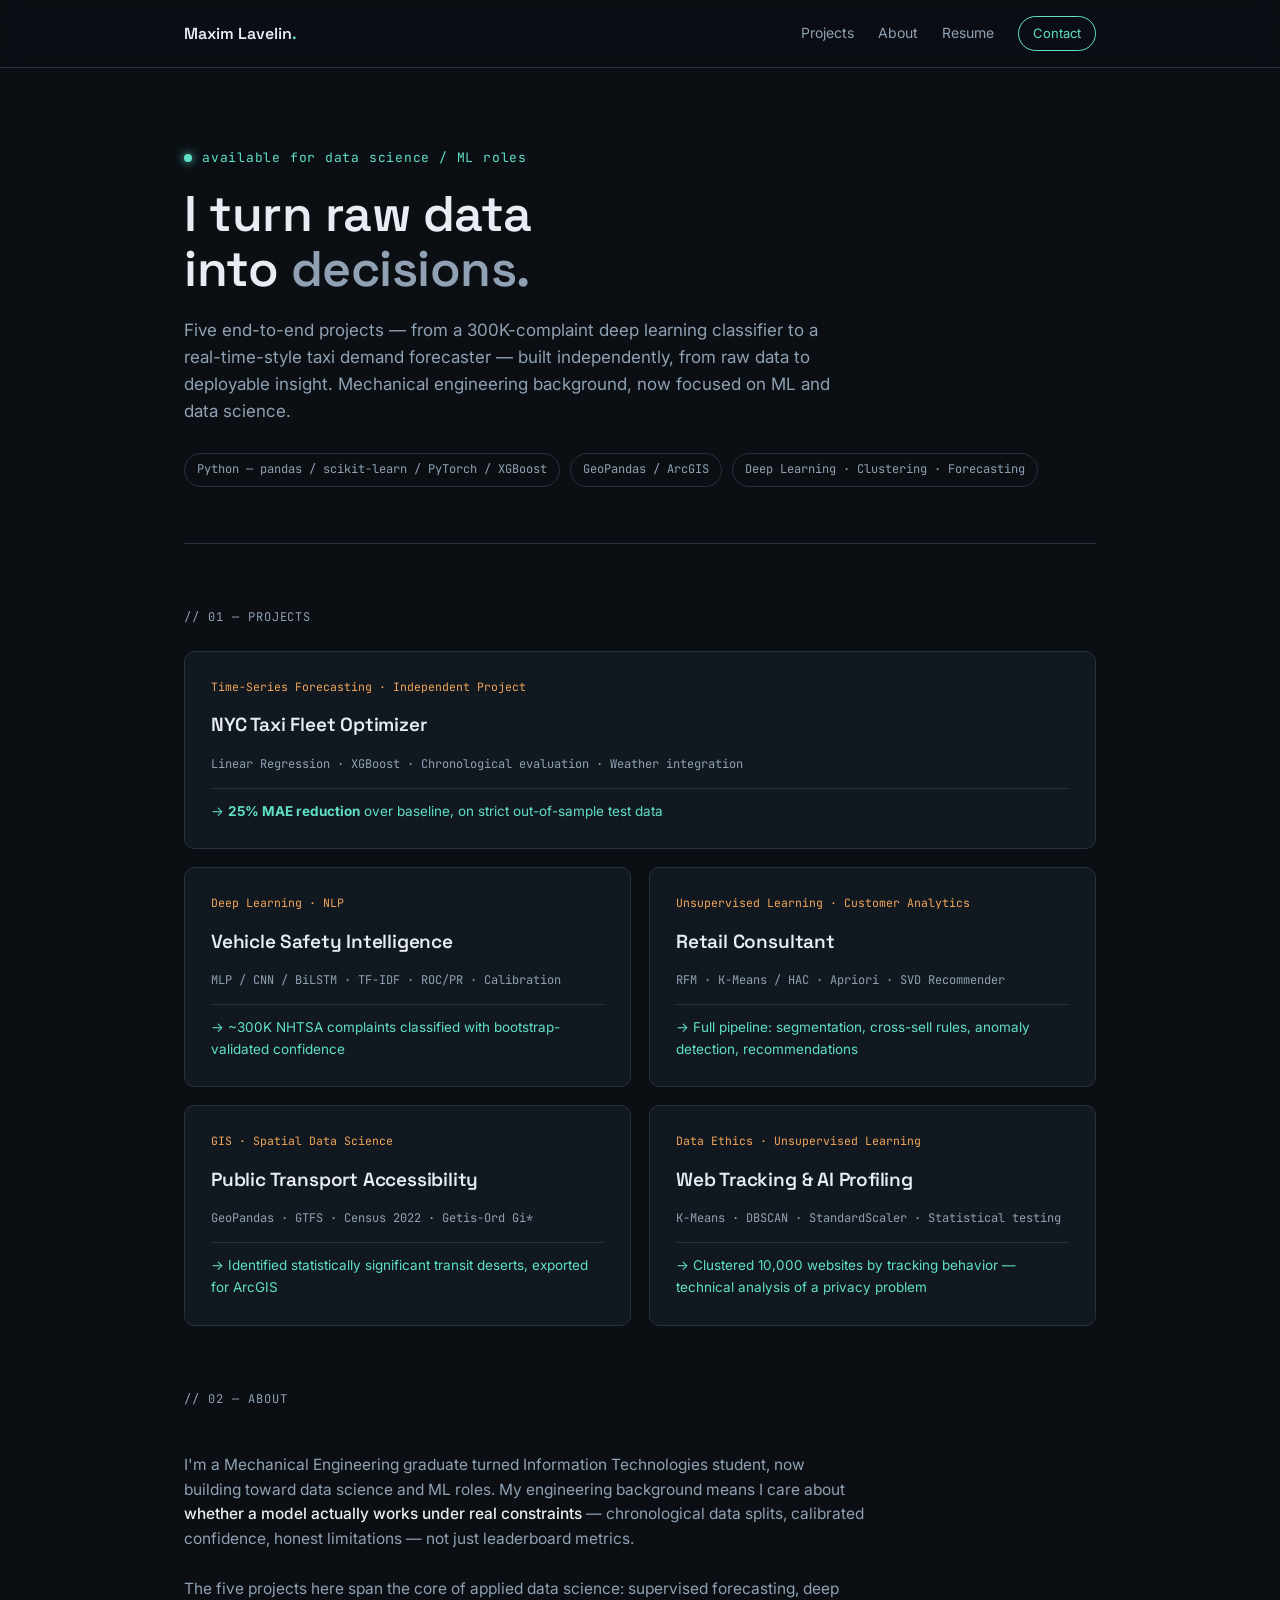
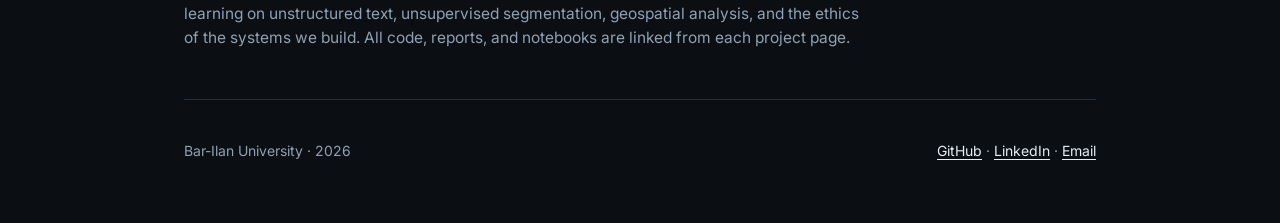
==== index.html @ b0b677c5 "Add portfolio website" ====
<!DOCTYPE html>
<html lang="en">
<head>
<meta charset="UTF-8">
<meta name="viewport" content="width=device-width, initial-scale=1.0">
<title>Maxim Lavelin — Data Science & ML Portfolio</title>
<meta name="description" content="Data science and machine learning projects spanning deep learning, unsupervised learning, GIS, and time-series forecasting.">
<link rel="preconnect" href="https://fonts.googleapis.com">
<link href="https://fonts.googleapis.com/css2?family=Space+Grotesk:wght@400;500;600;700&family=Inter:wght@400;500;600&family=JetBrains+Mono:wght@400;500&display=swap" rel="stylesheet">
<link rel="stylesheet" href="assets/style.css">
</head>
<body>

<nav class="site-nav">
  <div class="wrap">
    <a href="index.html" class="brand">Maxim Lavelin<span>.</span></a>
    <div class="nav-links">
      <a href="#projects">Projects</a>
      <a href="#about">About</a>
      <a href="assets/Maxim_Lavelin_CV.pdf">Resume</a>
      <a href="mailto:maxim.lavelin@live.biu.ac.il" class="nav-cta">Contact</a>
    </div>
  </div>
</nav>

<div class="wrap">
  <header class="hero">
    <div class="eyebrow">available for data science / ML roles</div>
    <h1 class="title">I turn raw data into <span>decisions.</span></h1>
    <p class="subtitle">
      Five end-to-end projects — from a 300K-complaint deep learning classifier to a
      real-time-style taxi demand forecaster — built independently, from raw data to
      deployable insight. Mechanical engineering background, now focused on ML and
      data science.
    </p>
    <div class="hero-meta">
      <span class="pill">Python — pandas / scikit-learn / PyTorch / XGBoost</span>
      <span class="pill">GeoPandas / ArcGIS</span>
      <span class="pill">Deep Learning · Clustering · Forecasting</span>
    </div>
  </header>

  <div class="section-label" id="projects">// 01 — projects</div>

  <div class="project-grid">

    <a href="projects/nyc-taxi.html" class="project-card featured">
      <span class="pc-tag">Time-Series Forecasting · Independent Project</span>
      <h3 class="pc-title">NYC Taxi Fleet Optimizer</h3>
      <p class="pc-stack">Linear Regression · XGBoost · Chronological evaluation · Weather integration</p>
      <div class="pc-metric">→ <b>25% MAE reduction</b> over baseline, on strict out-of-sample test data</div>
    </a>

    <a href="projects/vehicle-safety.html" class="project-card">
      <span class="pc-tag">Deep Learning · NLP</span>
      <h3 class="pc-title">Vehicle Safety Intelligence</h3>
      <p class="pc-stack">MLP / CNN / BiLSTM · TF-IDF · ROC/PR · Calibration</p>
      <div class="pc-metric">→ ~300K NHTSA complaints classified with bootstrap-validated confidence</div>
    </a>

    <a href="projects/retail-consultant.html" class="project-card">
      <span class="pc-tag">Unsupervised Learning · Customer Analytics</span>
      <h3 class="pc-title">Retail Consultant</h3>
      <p class="pc-stack">RFM · K-Means / HAC · Apriori · SVD Recommender</p>
      <div class="pc-metric">→ Full pipeline: segmentation, cross-sell rules, anomaly detection, recommendations</div>
    </a>

    <a href="projects/transit-accessibility.html" class="project-card">
      <span class="pc-tag">GIS · Spatial Data Science</span>
      <h3 class="pc-title">Public Transport Accessibility</h3>
      <p class="pc-stack">GeoPandas · GTFS · Census 2022 · Getis-Ord Gi*</p>
      <div class="pc-metric">→ Identified statistically significant transit deserts, exported for ArcGIS</div>
    </a>

    <a href="projects/web-tracking.html" class="project-card">
      <span class="pc-tag">Data Ethics · Unsupervised Learning</span>
      <h3 class="pc-title">Web Tracking & AI Profiling</h3>
      <p class="pc-stack">K-Means · DBSCAN · StandardScaler · Statistical testing</p>
      <div class="pc-metric">→ Clustered 10,000 websites by tracking behavior — technical analysis of a privacy problem</div>
    </a>

  </div>

  <div class="section-label" id="about">// 02 — about</div>
  <div class="about-block">
    <p>I'm a Mechanical Engineering graduate turned Information Technologies student, now building
    toward data science and ML roles. My engineering background means I care about
    <strong>whether a model actually works under real constraints</strong> — chronological data splits,
    calibrated confidence, honest limitations — not just leaderboard metrics.</p>
    <br>
    <p>The five projects here span the core of applied data science: supervised forecasting,
    deep learning on unstructured text, unsupervised segmentation, geospatial analysis, and the
    ethics of the systems we build. All code, reports, and notebooks are linked from each project page.</p>
  </div>

  <footer>
    <span>Bar-Ilan University · 2026</span>
    <span><a href="https://github.com/maxim-lavelin">GitHub</a> · <a href="#">LinkedIn</a> · <a href="mailto:maxim.lavelin@live.biu.ac.il">Email</a></span>
  </footer>
</div>

</body>
</html>
---- assets/style.css ----
:root{
  --bg: #0B0F14;
  --surface: #121820;
  --surface-hi: #1A222D;
  --line: #26313E;
  --text: #E7EDF3;
  --text-dim: #8FA1B3;
  --accent: #5FE0C7;
  --accent-2: #F2A65A;
  --radius: 10px;
}
*{box-sizing:border-box; margin:0; padding:0;}
html{scroll-behavior:smooth;}
body{
  background: var(--bg);
  color: var(--text);
  font-family: 'Inter', sans-serif;
  line-height: 1.6;
  -webkit-font-smoothing: antialiased;
}
h1,h2,h3{ font-family:'Space Grotesk', sans-serif; font-weight:600; letter-spacing:-0.01em; }
.mono{ font-family:'JetBrains Mono', monospace; }
a{ color: inherit; }
img{ max-width:100%; display:block; border-radius: var(--radius); border:1px solid var(--line); }

.wrap{ max-width: 960px; margin: 0 auto; padding: 0 24px; }

/* ---- Nav ---- */
nav.site-nav{
  position: sticky; top:0; z-index: 50;
  background: rgba(11,15,20,0.85);
  backdrop-filter: blur(10px);
  border-bottom: 1px solid var(--line);
}
nav.site-nav .wrap{
  display:flex; align-items:center; justify-content:space-between;
  padding: 16px 24px;
}
.brand{
  font-family:'Space Grotesk', sans-serif;
  font-weight:600; font-size:16px;
  text-decoration:none;
}
.brand span{ color: var(--accent); }
.nav-links{ display:flex; gap:24px; align-items:center; font-size:14px; }
.nav-links a{ color: var(--text-dim); text-decoration:none; }
.nav-links a:hover{ color: var(--text); }
.nav-cta{
  border:1px solid var(--accent); color: var(--accent) !important;
  padding: 6px 14px; border-radius: 100px; font-size:13px !important;
}

/* ---- Hero ---- */
header.hero{
  padding: 80px 0 56px;
  border-bottom: 1px solid var(--line);
}
.eyebrow{
  font-family:'JetBrains Mono', monospace;
  font-size: 13px;
  color: var(--accent);
  letter-spacing: 0.06em;
  margin-bottom: 18px;
  display:flex; align-items:center; gap:10px;
}
.eyebrow::before{
  content:''; width:8px; height:8px; border-radius:50%;
  background: var(--accent); box-shadow: 0 0 10px var(--accent);
}
h1.title{
  font-size: clamp(32px, 5vw, 50px);
  line-height: 1.1;
  max-width: 14ch;
}
h1.title span{ color: var(--text-dim); }
.subtitle{
  margin-top: 20px;
  font-size: 17px;
  color: var(--text-dim);
  max-width: 60ch;
}
.hero-meta{ margin-top: 28px; display:flex; flex-wrap:wrap; gap: 10px; }
.pill{
  font-family:'JetBrains Mono', monospace;
  font-size: 12px;
  padding: 6px 12px;
  border: 1px solid var(--line);
  border-radius: 100px;
  color: var(--text-dim);
}

/* ---- Sections ---- */
.section-label{
  font-family:'JetBrains Mono', monospace;
  font-size: 12px;
  color: var(--text-dim);
  text-transform: uppercase;
  letter-spacing: 0.08em;
  margin: 64px 0 24px;
}
.about-block{
  padding: 20px 0 8px;
  color: var(--text-dim);
  font-size: 15.5px;
  max-width: 68ch;
}
.about-block strong{ color: var(--text); font-weight:500; }

/* ---- Project cards (grid on homepage) ---- */
.project-grid{
  display:grid; grid-template-columns: 1fr 1fr; gap: 18px;
}
.project-card{
  background: var(--surface);
  border: 1px solid var(--line);
  border-radius: var(--radius);
  padding: 26px;
  text-decoration:none;
  display:flex; flex-direction:column; gap:14px;
  transition: border-color .2s ease, transform .2s ease;
}
.project-card:hover{ border-color: var(--accent); transform: translateY(-3px); }
.project-card.featured{ grid-column: 1 / -1; }
.pc-tag{
  font-family:'JetBrains Mono', monospace; font-size:11.5px; color: var(--accent-2);
}
.pc-title{ font-size:19px; }
.pc-stack{ font-family:'JetBrains Mono', monospace; font-size:12px; color: var(--text-dim); }
.pc-metric{
  margin-top:auto; padding-top:12px; border-top:1px solid var(--line);
  font-size:13.5px; color: var(--accent);
}
.pc-cta{ font-size:13px; color: var(--text-dim); }

@media (max-width: 700px){
  .project-grid{ grid-template-columns: 1fr; }
}

/* ---- Project detail page ---- */
.breadcrumb{
  font-family:'JetBrains Mono', monospace;
  font-size:13px; color: var(--text-dim);
  padding: 24px 0 0;
}
.breadcrumb a{ color: var(--accent); text-decoration:none; }
.project-hero{ padding: 24px 0 40px; border-bottom: 1px solid var(--line); }
.project-hero h1{ font-size: clamp(28px,4vw,42px); max-width: 20ch; }
.result-line{
  margin-top: 20px;
  padding: 14px 18px;
  background: var(--surface-hi);
  border-left: 3px solid var(--accent);
  border-radius: 4px;
  font-size: 15px;
}
.result-line b{ color: var(--accent); }
.tags{ margin-top:18px; display:flex; flex-wrap:wrap; gap:8px; }
.tag{
  font-family:'JetBrains Mono', monospace; font-size:11px;
  padding:4px 9px; background: var(--surface-hi); border-radius:4px; color: var(--text-dim);
}
.links-row{ margin-top:22px; display:flex; gap:20px; font-size:14px; }
.links-row a{ color: var(--accent); text-decoration:none; border-bottom:1px solid transparent; }
.links-row a:hover{ border-bottom-color: var(--accent); }

article.body-content{ padding: 48px 0; }
article.body-content h2{ font-size:22px; margin: 40px 0 14px; }
article.body-content h2:first-child{ margin-top:0; }
article.body-content p{ color: var(--text-dim); margin-bottom:14px; font-size:15.5px; max-width: 70ch; }
article.body-content ul{ margin: 0 0 16px 20px; color: var(--text-dim); font-size:15.5px; }
article.body-content li{ margin-bottom:8px; }
article.body-content li b, article.body-content p b{ color: var(--text); font-weight:500; }
.fig{ margin: 24px 0; }
.fig figcaption{
  font-family:'JetBrains Mono', monospace; font-size:12.5px;
  color: var(--text-dim); margin-top:8px;
}
table.metrics{ width:100%; border-collapse:collapse; margin: 16px 0 24px; font-size:14.5px; }
table.metrics th, table.metrics td{ text-align:left; padding:10px 14px; border-bottom:1px solid var(--line); }
table.metrics th{ font-family:'JetBrains Mono', monospace; font-size:12px; color: var(--text-dim); text-transform:uppercase; letter-spacing:.05em; }
table.metrics td.hi{ color: var(--accent); font-family:'JetBrains Mono', monospace; }

.prev-next{
  display:flex; justify-content:space-between; padding: 32px 0 60px;
  border-top:1px solid var(--line); font-size:14px;
}
.prev-next a{ text-decoration:none; color: var(--text-dim); }
.prev-next a:hover{ color: var(--accent); }

footer{
  margin-top: 40px;
  padding: 40px 0 60px;
  border-top: 1px solid var(--line);
  color: var(--text-dim);
  font-size: 14px;
  display:flex; justify-content:space-between; flex-wrap:wrap; gap:12px;
}
footer a{ color: var(--text); text-decoration: underline; text-underline-offset: 3px; }

@media (max-width: 600px){
  header.hero, .project-hero{ padding-top: 48px; }
  nav.site-nav .nav-links{ gap:14px; }
}
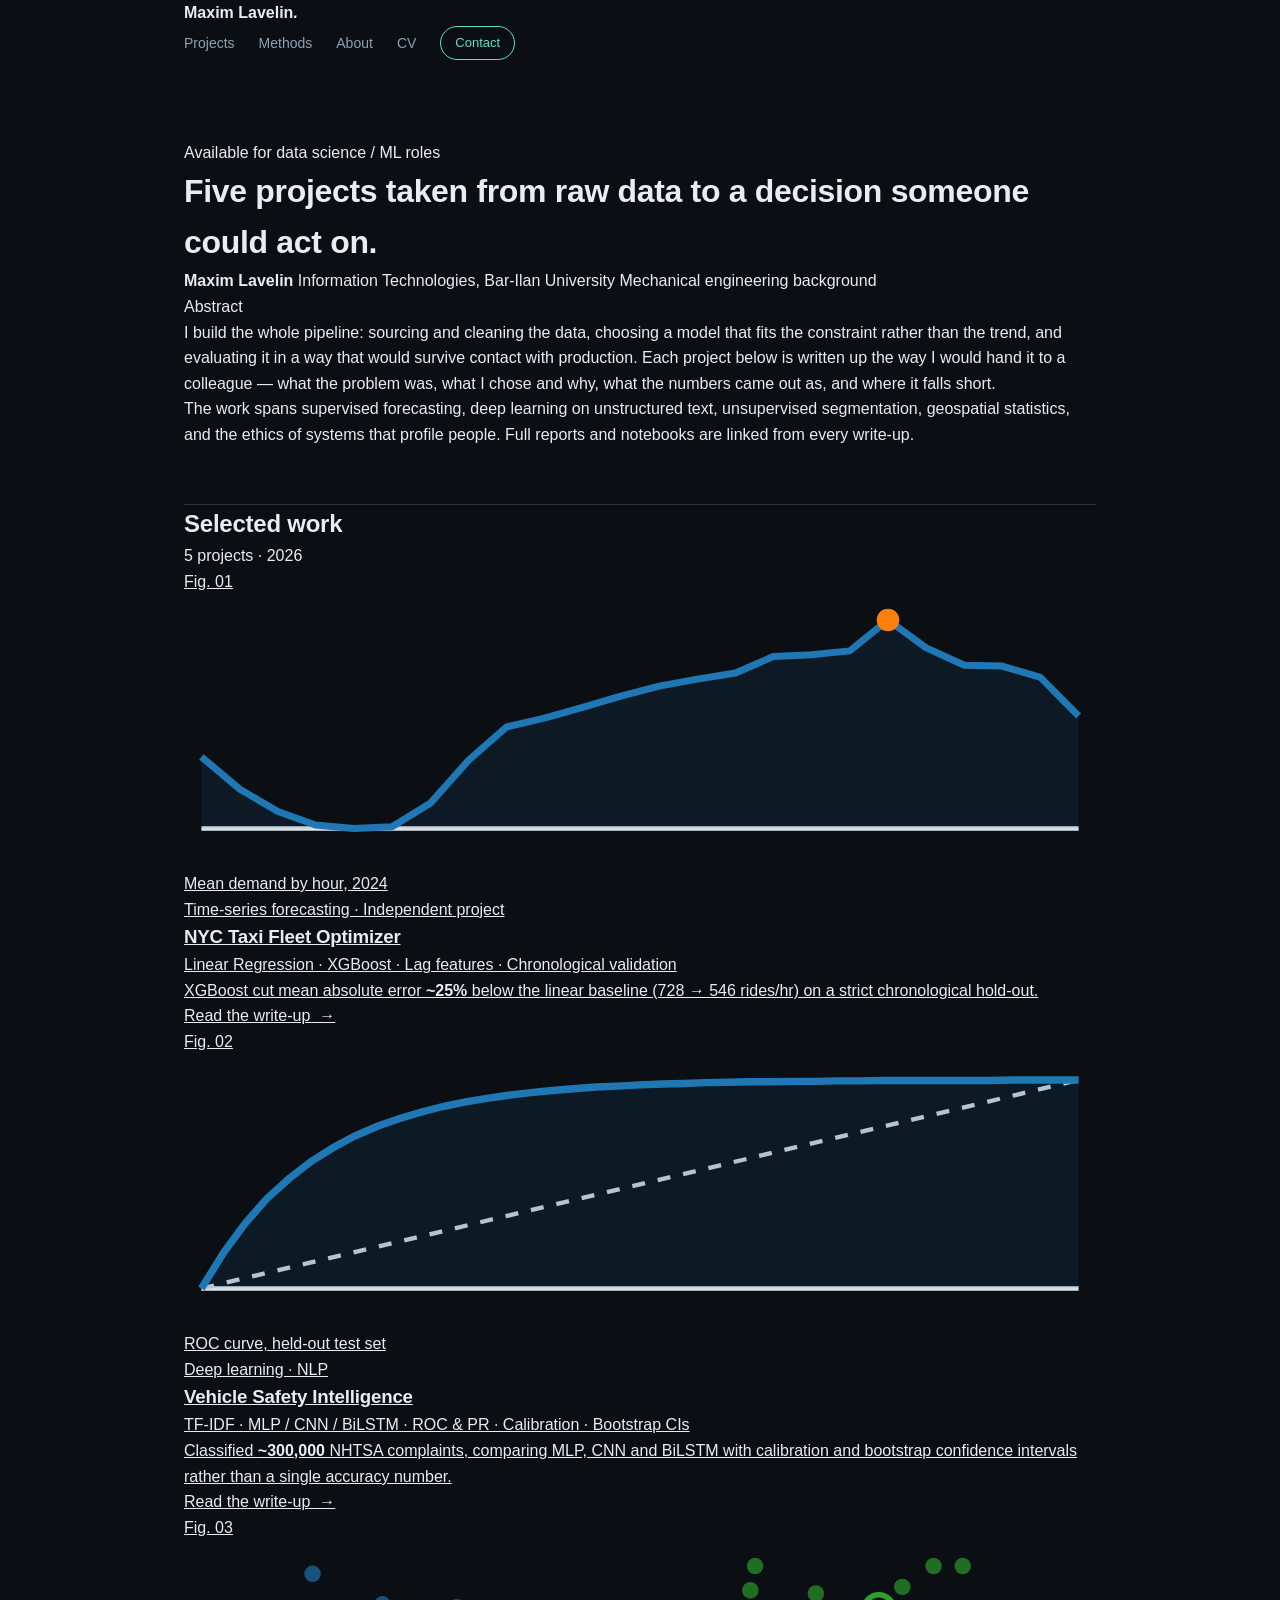
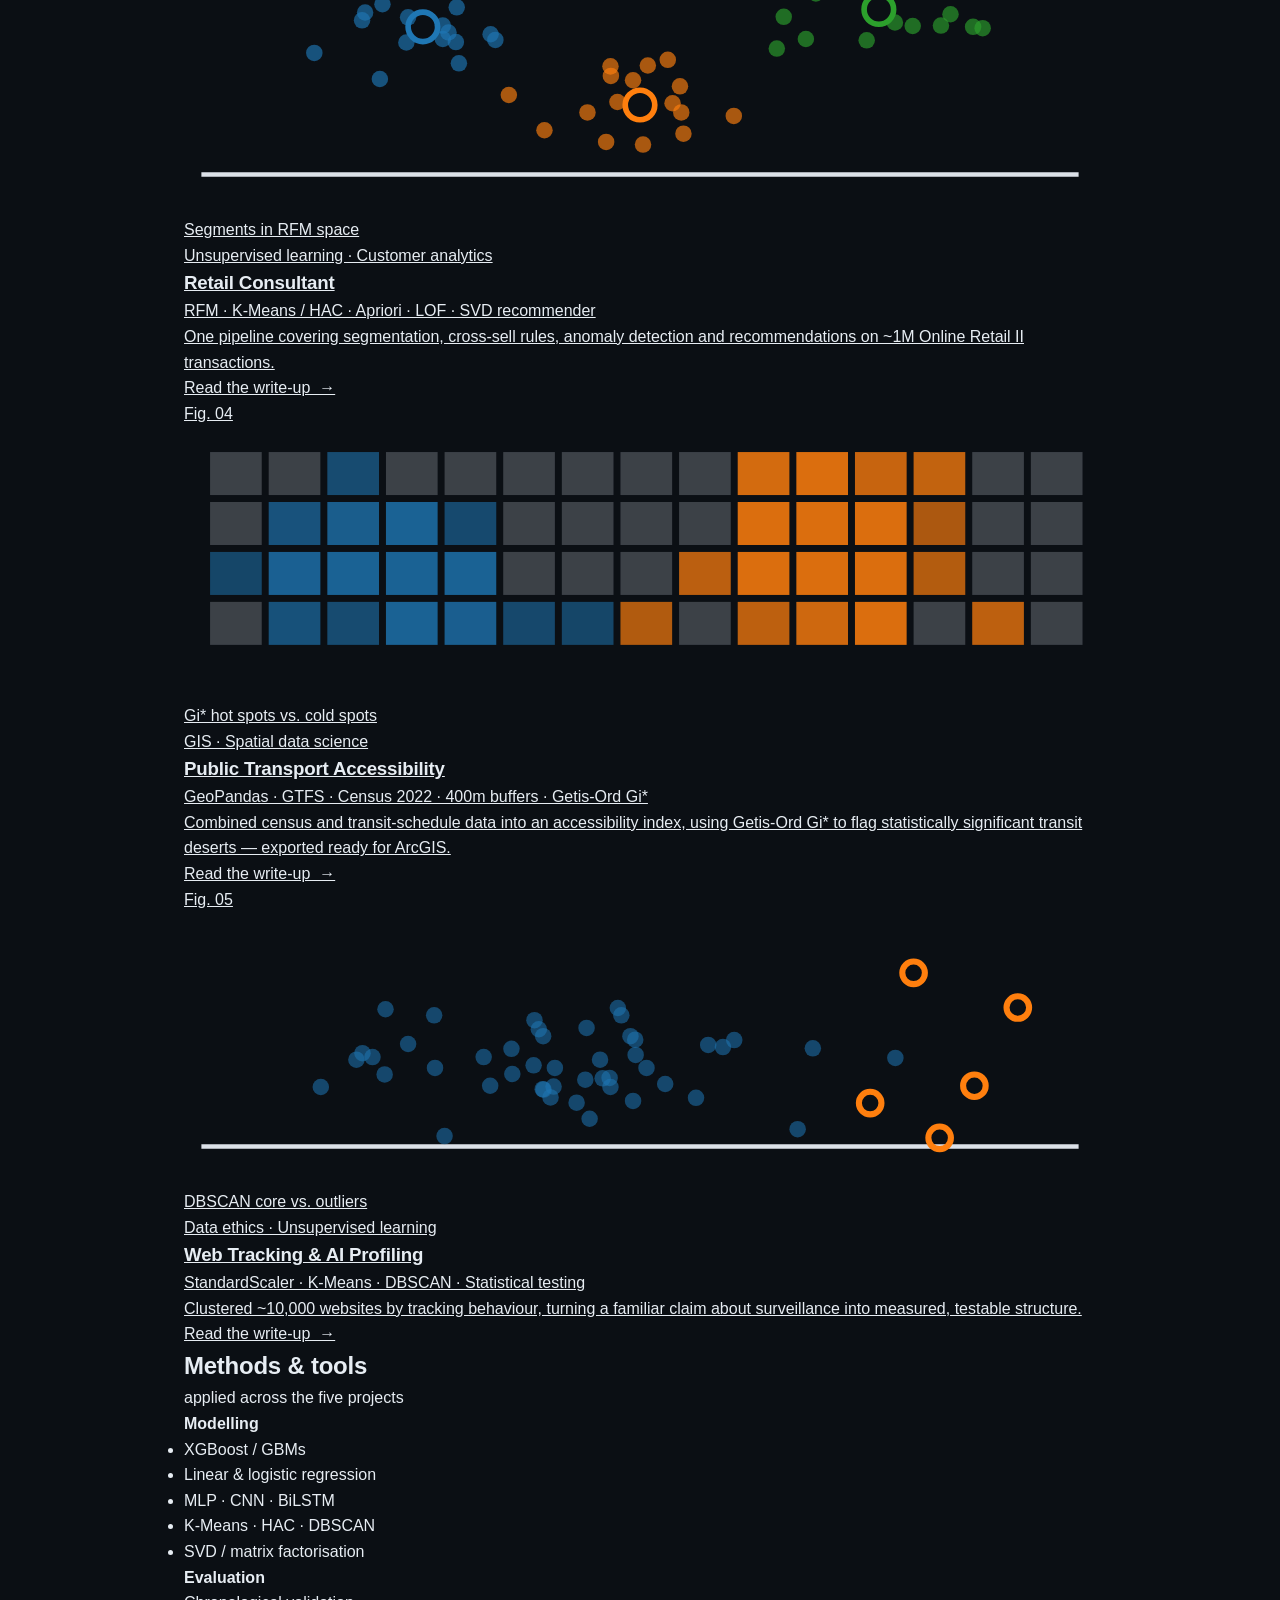
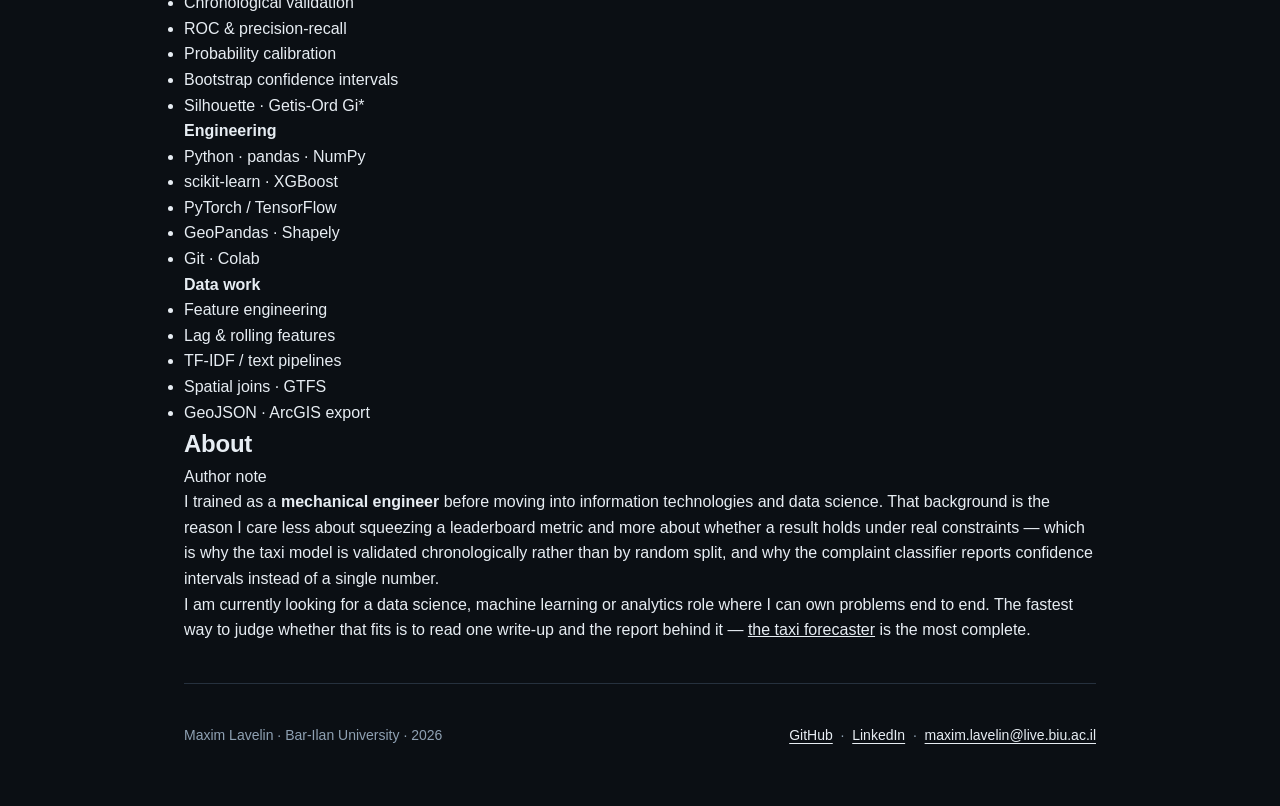
==== commit d9604e5a: "Add files via upload" ====
--- a/index.html
+++ b/index.html
@@ -3,101 +3,177 @@
 <head>
 <meta charset="UTF-8">
 <meta name="viewport" content="width=device-width, initial-scale=1.0">
-<title>Maxim Lavelin — Data Science & ML Portfolio</title>
-<meta name="description" content="Data science and machine learning projects spanning deep learning, unsupervised learning, GIS, and time-series forecasting.">
+<title>Maxim Lavelin — Data Science & Machine Learning Portfolio</title>
+<meta name="description" content="Five end-to-end data science projects: demand forecasting, deep learning on text, customer analytics, spatial analysis, and data ethics.">
 <link rel="preconnect" href="https://fonts.googleapis.com">
-<link href="https://fonts.googleapis.com/css2?family=Space+Grotesk:wght@400;500;600;700&family=Inter:wght@400;500;600&family=JetBrains+Mono:wght@400;500&display=swap" rel="stylesheet">
+<link rel="preconnect" href="https://fonts.gstatic.com" crossorigin>
+<link href="https://fonts.googleapis.com/css2?family=IBM+Plex+Sans:wght@400;500;600&family=IBM+Plex+Serif:ital,wght@0,400;0,600;1,400&family=IBM+Plex+Mono:wght@400;500&display=swap" rel="stylesheet">
 <link rel="stylesheet" href="assets/style.css">
 </head>
 <body>
-
-<nav class="site-nav">
+<nav class="nav">
   <div class="wrap">
-    <a href="index.html" class="brand">Maxim Lavelin<span>.</span></a>
+    <a href="index.html" class="brand">Maxim Lavelin<em>.</em></a>
     <div class="nav-links">
-      <a href="#projects">Projects</a>
-      <a href="#about">About</a>
-      <a href="assets/Maxim_Lavelin_CV.pdf">Resume</a>
+      <a href="index.html#projects">Projects</a>
+      <a href="index.html#methods" class="hide-sm">Methods</a>
+      <a href="index.html#about" class="hide-sm">About</a>
+      <a href="assets/Maxim_Lavelin_CV.pdf">CV</a>
       <a href="mailto:maxim.lavelin@live.biu.ac.il" class="nav-cta">Contact</a>
     </div>
   </div>
 </nav>
 
 <div class="wrap">
+
   <header class="hero">
-    <div class="eyebrow">available for data science / ML roles</div>
-    <h1 class="title">I turn raw data into <span>decisions.</span></h1>
-    <p class="subtitle">
-      Five end-to-end projects — from a 300K-complaint deep learning classifier to a
-      real-time-style taxi demand forecaster — built independently, from raw data to
-      deployable insight. Mechanical engineering background, now focused on ML and
-      data science.
-    </p>
-    <div class="hero-meta">
-      <span class="pill">Python — pandas / scikit-learn / PyTorch / XGBoost</span>
-      <span class="pill">GeoPandas / ArcGIS</span>
-      <span class="pill">Deep Learning · Clustering · Forecasting</span>
+    <div class="status">Available for data science / ML roles</div>
+    <h1>Five projects taken from raw data to a <span class="thin">decision someone could act on.</span></h1>
+
+    <div class="byline">
+      <span><b>Maxim Lavelin</b></span>
+      <span>Information Technologies, Bar-Ilan University</span>
+      <span>Mechanical engineering background</span>
+    </div>
+
+    <div class="abstract">
+      <div class="label">Abstract</div>
+      <div>
+        <p>I build the whole pipeline: sourcing and cleaning the data, choosing a model that fits the
+        constraint rather than the trend, and evaluating it in a way that would survive contact with
+        production. Each project below is written up the way I would hand it to a colleague — what the
+        problem was, what I chose and why, what the numbers came out as, and where it falls short.</p>
+        <p>The work spans supervised forecasting, deep learning on unstructured text, unsupervised
+        segmentation, geospatial statistics, and the ethics of systems that profile people. Full reports
+        and notebooks are linked from every write-up.</p>
+      </div>
     </div>
   </header>
 
-  <div class="section-label" id="projects">// 01 — projects</div>
+  <section class="section" id="projects">
+    <div class="section-head">
+      <h2>Selected work</h2>
+      <span class="count">5 projects · 2026</span>
+    </div>
+    <div class="rows">
+    <a class="row" href="projects/nyc-taxi.html">
+      <div class="r-fig">Fig. 01</div>
+      <div class="r-chart">
+        <svg viewBox="0 0 210 62" xmlns="http://www.w3.org/2000/svg" role="img" aria-hidden="true" fill="none"><line x1="4" y1="54" x2="206" y2="54" stroke="#DCE1E8" stroke-width="1"/><path d="M 4.0,37.5 L 12.8,44.9 L 21.6,50.1 L 30.3,53.2 L 39.1,54.0 L 47.9,53.6 L 56.7,48.2 L 65.5,38.3 L 74.3,30.6 L 83.0,28.6 L 91.8,26.1 L 100.6,23.5 L 109.4,21.2 L 118.2,19.6 L 127.0,18.2 L 135.7,14.4 L 144.5,14.0 L 153.3,13.1 L 162.1,6.0 L 170.9,12.4 L 179.7,16.4 L 188.4,16.6 L 197.2,19.2 L 206.0,28.1 L 206.0,54.0 L 4.0,54.0 Z" fill="#1F77B4" fill-opacity=".10"/><path d="M 4.0,37.5 L 12.8,44.9 L 21.6,50.1 L 30.3,53.2 L 39.1,54.0 L 47.9,53.6 L 56.7,48.2 L 65.5,38.3 L 74.3,30.6 L 83.0,28.6 L 91.8,26.1 L 100.6,23.5 L 109.4,21.2 L 118.2,19.6 L 127.0,18.2 L 135.7,14.4 L 144.5,14.0 L 153.3,13.1 L 162.1,6.0 L 170.9,12.4 L 179.7,16.4 L 188.4,16.6 L 197.2,19.2 L 206.0,28.1" stroke="#1F77B4" stroke-width="1.6" stroke-linejoin="round"/><circle cx="162.1" cy="6.0" r="2.6" fill="#FF7F0E"/></svg>
+        <div class="cap">Mean demand by hour, 2024</div>
+      </div>
+      <div class="r-body">
+        <div class="r-domain">Time-series forecasting · Independent project</div>
+        <h3 class="r-title">NYC Taxi Fleet Optimizer</h3>
+        <div class="r-stack">Linear Regression · XGBoost · Lag features · Chronological validation</div>
+        <div class="r-result">XGBoost cut mean absolute error <b>~25%</b> below the linear baseline (728 → 546 rides/hr) on a strict chronological hold-out.</div>
+        <div class="r-go">Read the write-up &nbsp;→</div>
+      </div>
+    </a>
+    <a class="row" href="projects/vehicle-safety.html">
+      <div class="r-fig">Fig. 02</div>
+      <div class="r-chart">
+        <svg viewBox="0 0 210 62" xmlns="http://www.w3.org/2000/svg" role="img" aria-hidden="true" fill="none"><line x1="4" y1="54" x2="206" y2="54" stroke="#DCE1E8" stroke-width="1"/><line x1="4" y1="54.0" x2="206.0" y2="6" stroke="#C6CDD6" stroke-width="1" stroke-dasharray="3 3"/><path d="M 4.0,54.0 L 9.1,45.8 L 14.1,39.0 L 19.1,33.3 L 24.2,28.7 L 29.2,24.8 L 34.3,21.6 L 39.3,18.9 L 44.4,16.7 L 49.5,14.9 L 54.5,13.4 L 59.6,12.1 L 64.6,11.1 L 69.7,10.2 L 74.7,9.5 L 79.8,8.9 L 84.8,8.4 L 89.8,8.0 L 94.9,7.6 L 99.9,7.4 L 105.0,7.1 L 110.1,6.9 L 115.1,6.8 L 120.1,6.6 L 125.2,6.5 L 130.2,6.4 L 135.3,6.4 L 140.4,6.3 L 145.4,6.3 L 150.4,6.2 L 155.5,6.2 L 160.6,6.1 L 165.6,6.1 L 170.6,6.1 L 175.7,6.1 L 180.8,6.1 L 185.8,6.1 L 190.9,6.0 L 195.9,6.0 L 200.9,6.0 L 206.0,6.0 L 206.0,54.0 L 4,54.0 Z" fill="#1F77B4" fill-opacity=".10"/><path d="M 4.0,54.0 L 9.1,45.8 L 14.1,39.0 L 19.1,33.3 L 24.2,28.7 L 29.2,24.8 L 34.3,21.6 L 39.3,18.9 L 44.4,16.7 L 49.5,14.9 L 54.5,13.4 L 59.6,12.1 L 64.6,11.1 L 69.7,10.2 L 74.7,9.5 L 79.8,8.9 L 84.8,8.4 L 89.8,8.0 L 94.9,7.6 L 99.9,7.4 L 105.0,7.1 L 110.1,6.9 L 115.1,6.8 L 120.1,6.6 L 125.2,6.5 L 130.2,6.4 L 135.3,6.4 L 140.4,6.3 L 145.4,6.3 L 150.4,6.2 L 155.5,6.2 L 160.6,6.1 L 165.6,6.1 L 170.6,6.1 L 175.7,6.1 L 180.8,6.1 L 185.8,6.1 L 190.9,6.0 L 195.9,6.0 L 200.9,6.0 L 206.0,6.0" stroke="#1F77B4" stroke-width="1.7"/></svg>
+        <div class="cap">ROC curve, held-out test set</div>
+      </div>
+      <div class="r-body">
+        <div class="r-domain">Deep learning · NLP</div>
+        <h3 class="r-title">Vehicle Safety Intelligence</h3>
+        <div class="r-stack">TF-IDF · MLP / CNN / BiLSTM · ROC & PR · Calibration · Bootstrap CIs</div>
+        <div class="r-result">Classified <b>~300,000</b> NHTSA complaints, comparing MLP, CNN and BiLSTM with calibration and bootstrap confidence intervals rather than a single accuracy number.</div>
+        <div class="r-go">Read the write-up &nbsp;→</div>
+      </div>
+    </a>
+    <a class="row" href="projects/retail-consultant.html">
+      <div class="r-fig">Fig. 03</div>
+      <div class="r-chart">
+        <svg viewBox="0 0 210 62" xmlns="http://www.w3.org/2000/svg" role="img" aria-hidden="true" fill="none"><line x1="4" y1="54" x2="206" y2="54" stroke="#DCE1E8" stroke-width="1"/><circle cx="51.2" cy="23.6" r="1.9" fill="#1F77B4" fill-opacity=".65"/><circle cx="51.6" cy="17.8" r="1.9" fill="#1F77B4" fill-opacity=".65"/><circle cx="41.0" cy="18.5" r="1.9" fill="#1F77B4" fill-opacity=".65"/><circle cx="71.7" cy="23.0" r="1.9" fill="#1F77B4" fill-opacity=".65"/><circle cx="70.6" cy="21.7" r="1.9" fill="#1F77B4" fill-opacity=".65"/><circle cx="60.9" cy="21.3" r="1.9" fill="#1F77B4" fill-opacity=".65"/><circle cx="30.0" cy="26.0" r="1.9" fill="#1F77B4" fill-opacity=".65"/><circle cx="62.6" cy="23.5" r="1.9" fill="#1F77B4" fill-opacity=".65"/><circle cx="29.6" cy="7.8" r="1.9" fill="#1F77B4" fill-opacity=".65"/><circle cx="41.7" cy="16.7" r="1.9" fill="#1F77B4" fill-opacity=".65"/><circle cx="59.6" cy="19.7" r="1.9" fill="#1F77B4" fill-opacity=".65"/><circle cx="62.8" cy="15.5" r="1.9" fill="#1F77B4" fill-opacity=".65"/><circle cx="59.6" cy="22.8" r="1.9" fill="#1F77B4" fill-opacity=".65"/><circle cx="45.1" cy="32.0" r="1.9" fill="#1F77B4" fill-opacity=".65"/><circle cx="63.3" cy="28.4" r="1.9" fill="#1F77B4" fill-opacity=".65"/><circle cx="45.7" cy="14.8" r="1.9" fill="#1F77B4" fill-opacity=".65"/><circle cx="55" cy="20" r="3.4" fill="none" stroke="#1F77B4" stroke-width="1.3"/><circle cx="99.8" cy="37.3" r="1.9" fill="#FF7F0E" fill-opacity=".65"/><circle cx="114.5" cy="39.7" r="1.9" fill="#FF7F0E" fill-opacity=".65"/><circle cx="98.3" cy="31.3" r="1.9" fill="#FF7F0E" fill-opacity=".65"/><circle cx="97.2" cy="46.5" r="1.9" fill="#FF7F0E" fill-opacity=".65"/><circle cx="92.9" cy="39.7" r="1.9" fill="#FF7F0E" fill-opacity=".65"/><circle cx="111.4" cy="27.6" r="1.9" fill="#FF7F0E" fill-opacity=".65"/><circle cx="105.7" cy="47.1" r="1.9" fill="#FF7F0E" fill-opacity=".65"/><circle cx="74.8" cy="35.7" r="1.9" fill="#FF7F0E" fill-opacity=".65"/><circle cx="103.4" cy="32.3" r="1.9" fill="#FF7F0E" fill-opacity=".65"/><circle cx="112.5" cy="37.6" r="1.9" fill="#FF7F0E" fill-opacity=".65"/><circle cx="83.0" cy="43.8" r="1.9" fill="#FF7F0E" fill-opacity=".65"/><circle cx="115.0" cy="44.6" r="1.9" fill="#FF7F0E" fill-opacity=".65"/><circle cx="126.6" cy="40.5" r="1.9" fill="#FF7F0E" fill-opacity=".65"/><circle cx="106.8" cy="28.9" r="1.9" fill="#FF7F0E" fill-opacity=".65"/><circle cx="114.2" cy="33.7" r="1.9" fill="#FF7F0E" fill-opacity=".65"/><circle cx="98.2" cy="29.1" r="1.9" fill="#FF7F0E" fill-opacity=".65"/><circle cx="105" cy="38" r="3.4" fill="none" stroke="#FF7F0E" stroke-width="1.3"/><circle cx="145.5" cy="12.3" r="1.9" fill="#2CA02C" fill-opacity=".65"/><circle cx="179.3" cy="6.0" r="1.9" fill="#2CA02C" fill-opacity=".65"/><circle cx="138.1" cy="17.7" r="1.9" fill="#2CA02C" fill-opacity=".65"/><circle cx="181.7" cy="20.0" r="1.9" fill="#2CA02C" fill-opacity=".65"/><circle cx="131.5" cy="6.0" r="1.9" fill="#2CA02C" fill-opacity=".65"/><circle cx="165.4" cy="10.8" r="1.9" fill="#2CA02C" fill-opacity=".65"/><circle cx="143.2" cy="22.8" r="1.9" fill="#2CA02C" fill-opacity=".65"/><circle cx="176.5" cy="17.1" r="1.9" fill="#2CA02C" fill-opacity=".65"/><circle cx="163.7" cy="19.0" r="1.9" fill="#2CA02C" fill-opacity=".65"/><circle cx="183.9" cy="20.3" r="1.9" fill="#2CA02C" fill-opacity=".65"/><circle cx="167.8" cy="19.8" r="1.9" fill="#2CA02C" fill-opacity=".65"/><circle cx="136.5" cy="25.0" r="1.9" fill="#2CA02C" fill-opacity=".65"/><circle cx="174.3" cy="19.7" r="1.9" fill="#2CA02C" fill-opacity=".65"/><circle cx="130.4" cy="11.6" r="1.9" fill="#2CA02C" fill-opacity=".65"/><circle cx="172.6" cy="6.0" r="1.9" fill="#2CA02C" fill-opacity=".65"/><circle cx="157.2" cy="23.1" r="1.9" fill="#2CA02C" fill-opacity=".65"/><circle cx="160" cy="16" r="3.4" fill="none" stroke="#2CA02C" stroke-width="1.3"/></svg>
+        <div class="cap">Segments in RFM space</div>
+      </div>
+      <div class="r-body">
+        <div class="r-domain">Unsupervised learning · Customer analytics</div>
+        <h3 class="r-title">Retail Consultant</h3>
+        <div class="r-stack">RFM · K-Means / HAC · Apriori · LOF · SVD recommender</div>
+        <div class="r-result">One pipeline covering segmentation, cross-sell rules, anomaly detection and recommendations on ~1M Online Retail II transactions.</div>
+        <div class="r-go">Read the write-up &nbsp;→</div>
+      </div>
+    </a>
+    <a class="row" href="projects/transit-accessibility.html">
+      <div class="r-fig">Fig. 04</div>
+      <div class="r-chart">
+        <svg viewBox="0 0 210 62" xmlns="http://www.w3.org/2000/svg" role="img" aria-hidden="true" fill="none"><rect x="6.0" y="6.0" width="11.9" height="9.9" fill="#B9C2CD" fill-opacity="0.28"/><rect x="19.5" y="6.0" width="11.9" height="9.9" fill="#B9C2CD" fill-opacity="0.28"/><rect x="33.0" y="6.0" width="11.9" height="9.9" fill="#1F77B4" fill-opacity="0.58"/><rect x="46.5" y="6.0" width="11.9" height="9.9" fill="#B9C2CD" fill-opacity="0.28"/><rect x="60.0" y="6.0" width="11.9" height="9.9" fill="#B9C2CD" fill-opacity="0.28"/><rect x="73.5" y="6.0" width="11.9" height="9.9" fill="#B9C2CD" fill-opacity="0.28"/><rect x="87.0" y="6.0" width="11.9" height="9.9" fill="#B9C2CD" fill-opacity="0.28"/><rect x="100.5" y="6.0" width="11.9" height="9.9" fill="#B9C2CD" fill-opacity="0.28"/><rect x="114.0" y="6.0" width="11.9" height="9.9" fill="#B9C2CD" fill-opacity="0.28"/><rect x="127.5" y="6.0" width="11.9" height="9.9" fill="#FF7F0E" fill-opacity="0.82"/><rect x="141.0" y="6.0" width="11.9" height="9.9" fill="#FF7F0E" fill-opacity="0.85"/><rect x="154.5" y="6.0" width="11.9" height="9.9" fill="#FF7F0E" fill-opacity="0.77"/><rect x="168.0" y="6.0" width="11.9" height="9.9" fill="#FF7F0E" fill-opacity="0.75"/><rect x="181.5" y="6.0" width="11.9" height="9.9" fill="#B9C2CD" fill-opacity="0.28"/><rect x="195.0" y="6.0" width="11.9" height="9.9" fill="#B9C2CD" fill-opacity="0.28"/><rect x="6.0" y="17.5" width="11.9" height="9.9" fill="#B9C2CD" fill-opacity="0.28"/><rect x="19.5" y="17.5" width="11.9" height="9.9" fill="#1F77B4" fill-opacity="0.65"/><rect x="33.0" y="17.5" width="11.9" height="9.9" fill="#1F77B4" fill-opacity="0.75"/><rect x="46.5" y="17.5" width="11.9" height="9.9" fill="#1F77B4" fill-opacity="0.80"/><rect x="60.0" y="17.5" width="11.9" height="9.9" fill="#1F77B4" fill-opacity="0.56"/><rect x="73.5" y="17.5" width="11.9" height="9.9" fill="#B9C2CD" fill-opacity="0.28"/><rect x="87.0" y="17.5" width="11.9" height="9.9" fill="#B9C2CD" fill-opacity="0.28"/><rect x="100.5" y="17.5" width="11.9" height="9.9" fill="#B9C2CD" fill-opacity="0.28"/><rect x="114.0" y="17.5" width="11.9" height="9.9" fill="#B9C2CD" fill-opacity="0.28"/><rect x="127.5" y="17.5" width="11.9" height="9.9" fill="#FF7F0E" fill-opacity="0.85"/><rect x="141.0" y="17.5" width="11.9" height="9.9" fill="#FF7F0E" fill-opacity="0.85"/><rect x="154.5" y="17.5" width="11.9" height="9.9" fill="#FF7F0E" fill-opacity="0.85"/><rect x="168.0" y="17.5" width="11.9" height="9.9" fill="#FF7F0E" fill-opacity="0.66"/><rect x="181.5" y="17.5" width="11.9" height="9.9" fill="#B9C2CD" fill-opacity="0.28"/><rect x="195.0" y="17.5" width="11.9" height="9.9" fill="#B9C2CD" fill-opacity="0.28"/><rect x="6.0" y="29.0" width="11.9" height="9.9" fill="#1F77B4" fill-opacity="0.53"/><rect x="19.5" y="29.0" width="11.9" height="9.9" fill="#1F77B4" fill-opacity="0.79"/><rect x="33.0" y="29.0" width="11.9" height="9.9" fill="#1F77B4" fill-opacity="0.80"/><rect x="46.5" y="29.0" width="11.9" height="9.9" fill="#1F77B4" fill-opacity="0.80"/><rect x="60.0" y="29.0" width="11.9" height="9.9" fill="#1F77B4" fill-opacity="0.80"/><rect x="73.5" y="29.0" width="11.9" height="9.9" fill="#B9C2CD" fill-opacity="0.28"/><rect x="87.0" y="29.0" width="11.9" height="9.9" fill="#B9C2CD" fill-opacity="0.28"/><rect x="100.5" y="29.0" width="11.9" height="9.9" fill="#B9C2CD" fill-opacity="0.28"/><rect x="114.0" y="29.0" width="11.9" height="9.9" fill="#FF7F0E" fill-opacity="0.72"/><rect x="127.5" y="29.0" width="11.9" height="9.9" fill="#FF7F0E" fill-opacity="0.85"/><rect x="141.0" y="29.0" width="11.9" height="9.9" fill="#FF7F0E" fill-opacity="0.85"/><rect x="154.5" y="29.0" width="11.9" height="9.9" fill="#FF7F0E" fill-opacity="0.85"/><rect x="168.0" y="29.0" width="11.9" height="9.9" fill="#FF7F0E" fill-opacity="0.69"/><rect x="181.5" y="29.0" width="11.9" height="9.9" fill="#B9C2CD" fill-opacity="0.28"/><rect x="195.0" y="29.0" width="11.9" height="9.9" fill="#B9C2CD" fill-opacity="0.28"/><rect x="6.0" y="40.5" width="11.9" height="9.9" fill="#B9C2CD" fill-opacity="0.28"/><rect x="19.5" y="40.5" width="11.9" height="9.9" fill="#1F77B4" fill-opacity="0.64"/><rect x="33.0" y="40.5" width="11.9" height="9.9" fill="#1F77B4" fill-opacity="0.58"/><rect x="46.5" y="40.5" width="11.9" height="9.9" fill="#1F77B4" fill-opacity="0.80"/><rect x="60.0" y="40.5" width="11.9" height="9.9" fill="#1F77B4" fill-opacity="0.77"/><rect x="73.5" y="40.5" width="11.9" height="9.9" fill="#1F77B4" fill-opacity="0.55"/><rect x="87.0" y="40.5" width="11.9" height="9.9" fill="#1F77B4" fill-opacity="0.53"/><rect x="100.5" y="40.5" width="11.9" height="9.9" fill="#FF7F0E" fill-opacity="0.68"/><rect x="114.0" y="40.5" width="11.9" height="9.9" fill="#B9C2CD" fill-opacity="0.28"/><rect x="127.5" y="40.5" width="11.9" height="9.9" fill="#FF7F0E" fill-opacity="0.73"/><rect x="141.0" y="40.5" width="11.9" height="9.9" fill="#FF7F0E" fill-opacity="0.80"/><rect x="154.5" y="40.5" width="11.9" height="9.9" fill="#FF7F0E" fill-opacity="0.85"/><rect x="168.0" y="40.5" width="11.9" height="9.9" fill="#B9C2CD" fill-opacity="0.28"/><rect x="181.5" y="40.5" width="11.9" height="9.9" fill="#FF7F0E" fill-opacity="0.73"/><rect x="195.0" y="40.5" width="11.9" height="9.9" fill="#B9C2CD" fill-opacity="0.28"/></svg>
+        <div class="cap">Gi* hot spots vs. cold spots</div>
+      </div>
+      <div class="r-body">
+        <div class="r-domain">GIS · Spatial data science</div>
+        <h3 class="r-title">Public Transport Accessibility</h3>
+        <div class="r-stack">GeoPandas · GTFS · Census 2022 · 400m buffers · Getis-Ord Gi*</div>
+        <div class="r-result">Combined census and transit-schedule data into an accessibility index, using Getis-Ord Gi* to flag statistically significant transit deserts — exported ready for ArcGIS.</div>
+        <div class="r-go">Read the write-up &nbsp;→</div>
+      </div>
+    </a>
+    <a class="row" href="projects/web-tracking.html">
+      <div class="r-fig">Fig. 05</div>
+      <div class="r-chart">
+        <svg viewBox="0 0 210 62" xmlns="http://www.w3.org/2000/svg" role="img" aria-hidden="true" fill="none"><line x1="4" y1="54" x2="206" y2="54" stroke="#DCE1E8" stroke-width="1"/><circle cx="46.2" cy="37.4" r="1.9" fill="#1F77B4" fill-opacity=".55"/><circle cx="103.9" cy="29.4" r="1.9" fill="#1F77B4" fill-opacity=".55"/><circle cx="43.4" cy="33.4" r="1.9" fill="#1F77B4" fill-opacity=".55"/><circle cx="90.4" cy="43.9" r="1.9" fill="#1F77B4" fill-opacity=".55"/><circle cx="46.4" cy="22.4" r="1.9" fill="#1F77B4" fill-opacity=".55"/><circle cx="96.4" cy="38.3" r="1.9" fill="#1F77B4" fill-opacity=".55"/><circle cx="117.9" cy="42.8" r="1.9" fill="#1F77B4" fill-opacity=".55"/><circle cx="75.4" cy="31.5" r="1.9" fill="#1F77B4" fill-opacity=".55"/><circle cx="144.8" cy="31.4" r="1.9" fill="#1F77B4" fill-opacity=".55"/><circle cx="57.6" cy="23.8" r="1.9" fill="#1F77B4" fill-opacity=".55"/><circle cx="80.5" cy="35.3" r="1.9" fill="#1F77B4" fill-opacity=".55"/><circle cx="69.0" cy="33.4" r="1.9" fill="#1F77B4" fill-opacity=".55"/><circle cx="85.1" cy="40.2" r="1.9" fill="#1F77B4" fill-opacity=".55"/><circle cx="106.5" cy="35.9" r="1.9" fill="#1F77B4" fill-opacity=".55"/><circle cx="31.5" cy="40.3" r="1.9" fill="#1F77B4" fill-opacity=".55"/><circle cx="41.1" cy="32.5" r="1.9" fill="#1F77B4" fill-opacity=".55"/><circle cx="39.7" cy="34.0" r="1.9" fill="#1F77B4" fill-opacity=".55"/><circle cx="57.8" cy="35.9" r="1.9" fill="#1F77B4" fill-opacity=".55"/><circle cx="163.8" cy="33.6" r="1.9" fill="#1F77B4" fill-opacity=".55"/><circle cx="99.9" cy="22.1" r="1.9" fill="#1F77B4" fill-opacity=".55"/><circle cx="70.5" cy="40.0" r="1.9" fill="#1F77B4" fill-opacity=".55"/><circle cx="75.6" cy="37.3" r="1.9" fill="#1F77B4" fill-opacity=".55"/><circle cx="80.7" cy="24.9" r="1.9" fill="#1F77B4" fill-opacity=".55"/><circle cx="92.7" cy="26.7" r="1.9" fill="#1F77B4" fill-opacity=".55"/><circle cx="126.7" cy="29.5" r="1.9" fill="#1F77B4" fill-opacity=".55"/><circle cx="95.8" cy="34.0" r="1.9" fill="#1F77B4" fill-opacity=".55"/><circle cx="102.8" cy="28.6" r="1.9" fill="#1F77B4" fill-opacity=".55"/><circle cx="104.0" cy="32.9" r="1.9" fill="#1F77B4" fill-opacity=".55"/><circle cx="110.8" cy="39.6" r="1.9" fill="#1F77B4" fill-opacity=".55"/><circle cx="81.7" cy="27.0" r="1.9" fill="#1F77B4" fill-opacity=".55"/><circle cx="98.0" cy="38.2" r="1.9" fill="#1F77B4" fill-opacity=".55"/><circle cx="120.7" cy="30.6" r="1.9" fill="#1F77B4" fill-opacity=".55"/><circle cx="92.4" cy="38.6" r="1.9" fill="#1F77B4" fill-opacity=".55"/><circle cx="85.4" cy="35.9" r="1.9" fill="#1F77B4" fill-opacity=".55"/><circle cx="82.7" cy="28.6" r="1.9" fill="#1F77B4" fill-opacity=".55"/><circle cx="51.6" cy="30.4" r="1.9" fill="#1F77B4" fill-opacity=".55"/><circle cx="93.4" cy="47.6" r="1.9" fill="#1F77B4" fill-opacity=".55"/><circle cx="103.4" cy="43.5" r="1.9" fill="#1F77B4" fill-opacity=".55"/><circle cx="98.2" cy="40.3" r="1.9" fill="#1F77B4" fill-opacity=".55"/><circle cx="82.8" cy="40.9" r="1.9" fill="#1F77B4" fill-opacity=".55"/><circle cx="124.1" cy="31.1" r="1.9" fill="#1F77B4" fill-opacity=".55"/><circle cx="60.0" cy="51.6" r="1.9" fill="#1F77B4" fill-opacity=".55"/><circle cx="84.4" cy="42.7" r="1.9" fill="#1F77B4" fill-opacity=".55"/><circle cx="100.7" cy="23.8" r="1.9" fill="#1F77B4" fill-opacity=".55"/><circle cx="141.3" cy="50.0" r="1.9" fill="#1F77B4" fill-opacity=".55"/><circle cx="82.6" cy="40.8" r="1.9" fill="#1F77B4" fill-opacity=".55"/><circle cx="168" cy="14" r="2.6" fill="none" stroke="#FF7F0E" stroke-width="1.4"/><circle cx="182" cy="40" r="2.6" fill="none" stroke="#FF7F0E" stroke-width="1.4"/><circle cx="158" cy="44" r="2.6" fill="none" stroke="#FF7F0E" stroke-width="1.4"/><circle cx="192" cy="22" r="2.6" fill="none" stroke="#FF7F0E" stroke-width="1.4"/><circle cx="174" cy="52" r="2.6" fill="none" stroke="#FF7F0E" stroke-width="1.4"/></svg>
+        <div class="cap">DBSCAN core vs. outliers</div>
+      </div>
+      <div class="r-body">
+        <div class="r-domain">Data ethics · Unsupervised learning</div>
+        <h3 class="r-title">Web Tracking & AI Profiling</h3>
+        <div class="r-stack">StandardScaler · K-Means · DBSCAN · Statistical testing</div>
+        <div class="r-result">Clustered ~10,000 websites by tracking behaviour, turning a familiar claim about surveillance into measured, testable structure.</div>
+        <div class="r-go">Read the write-up &nbsp;→</div>
+      </div>
+    </a>
+    </div>
+  </section>
 
-  <div class="project-grid">
+  <section class="section" id="methods">
+    <div class="section-head">
+      <h2>Methods &amp; tools</h2>
+      <span class="count">applied across the five projects</span>
+    </div>
+    <div class="methods">
+      <div class="method">
+        <h4>Modelling</h4>
+        <ul><li>XGBoost / GBMs</li><li>Linear &amp; logistic regression</li><li>MLP · CNN · BiLSTM</li><li>K-Means · HAC · DBSCAN</li><li>SVD / matrix factorisation</li></ul>
+      </div>
+      <div class="method">
+        <h4>Evaluation</h4>
+        <ul><li>Chronological validation</li><li>ROC &amp; precision-recall</li><li>Probability calibration</li><li>Bootstrap confidence intervals</li><li>Silhouette · Getis-Ord Gi*</li></ul>
+      </div>
+      <div class="method">
+        <h4>Engineering</h4>
+        <ul><li>Python · pandas · NumPy</li><li>scikit-learn · XGBoost</li><li>PyTorch / TensorFlow</li><li>GeoPandas · Shapely</li><li>Git · Colab</li></ul>
+      </div>
+      <div class="method">
+        <h4>Data work</h4>
+        <ul><li>Feature engineering</li><li>Lag &amp; rolling features</li><li>TF-IDF / text pipelines</li><li>Spatial joins · GTFS</li><li>GeoJSON · ArcGIS export</li></ul>
+      </div>
+    </div>
+  </section>
 
-    <a href="projects/nyc-taxi.html" class="project-card featured">
-      <span class="pc-tag">Time-Series Forecasting · Independent Project</span>
-      <h3 class="pc-title">NYC Taxi Fleet Optimizer</h3>
-      <p class="pc-stack">Linear Regression · XGBoost · Chronological evaluation · Weather integration</p>
-      <div class="pc-metric">→ <b>25% MAE reduction</b> over baseline, on strict out-of-sample test data</div>
-    </a>
-
-    <a href="projects/vehicle-safety.html" class="project-card">
-      <span class="pc-tag">Deep Learning · NLP</span>
-      <h3 class="pc-title">Vehicle Safety Intelligence</h3>
-      <p class="pc-stack">MLP / CNN / BiLSTM · TF-IDF · ROC/PR · Calibration</p>
-      <div class="pc-metric">→ ~300K NHTSA complaints classified with bootstrap-validated confidence</div>
-    </a>
-
-    <a href="projects/retail-consultant.html" class="project-card">
-      <span class="pc-tag">Unsupervised Learning · Customer Analytics</span>
-      <h3 class="pc-title">Retail Consultant</h3>
-      <p class="pc-stack">RFM · K-Means / HAC · Apriori · SVD Recommender</p>
-      <div class="pc-metric">→ Full pipeline: segmentation, cross-sell rules, anomaly detection, recommendations</div>
-    </a>
-
-    <a href="projects/transit-accessibility.html" class="project-card">
-      <span class="pc-tag">GIS · Spatial Data Science</span>
-      <h3 class="pc-title">Public Transport Accessibility</h3>
-      <p class="pc-stack">GeoPandas · GTFS · Census 2022 · Getis-Ord Gi*</p>
-      <div class="pc-metric">→ Identified statistically significant transit deserts, exported for ArcGIS</div>
-    </a>
-
-    <a href="projects/web-tracking.html" class="project-card">
-      <span class="pc-tag">Data Ethics · Unsupervised Learning</span>
-      <h3 class="pc-title">Web Tracking & AI Profiling</h3>
-      <p class="pc-stack">K-Means · DBSCAN · StandardScaler · Statistical testing</p>
-      <div class="pc-metric">→ Clustered 10,000 websites by tracking behavior — technical analysis of a privacy problem</div>
-    </a>
-
-  </div>
-
-  <div class="section-label" id="about">// 02 — about</div>
-  <div class="about-block">
-    <p>I'm a Mechanical Engineering graduate turned Information Technologies student, now building
-    toward data science and ML roles. My engineering background means I care about
-    <strong>whether a model actually works under real constraints</strong> — chronological data splits,
-    calibrated confidence, honest limitations — not just leaderboard metrics.</p>
-    <br>
-    <p>The five projects here span the core of applied data science: supervised forecasting,
-    deep learning on unstructured text, unsupervised segmentation, geospatial analysis, and the
-    ethics of the systems we build. All code, reports, and notebooks are linked from each project page.</p>
-  </div>
-
-  <footer>
-    <span>Bar-Ilan University · 2026</span>
-    <span><a href="https://github.com/maxim-lavelin">GitHub</a> · <a href="#">LinkedIn</a> · <a href="mailto:maxim.lavelin@live.biu.ac.il">Email</a></span>
+  <section class="section" id="about">
+    <div class="section-head"><h2>About</h2></div>
+    <div class="about">
+      <div class="label">Author note</div>
+      <div>
+        <p>I trained as a <strong>mechanical engineer</strong> before moving into information technologies
+        and data science. That background is the reason I care less about squeezing a leaderboard metric
+        and more about whether a result holds under real constraints — which is why the taxi model is
+        validated chronologically rather than by random split, and why the complaint classifier reports
+        confidence intervals instead of a single number.</p>
+        <p>I am currently looking for a data science, machine learning or analytics role where I can own
+        problems end to end. The fastest way to judge whether that fits is to read one write-up and the
+        report behind it — <a href="projects/nyc-taxi.html">the taxi forecaster</a> is the most complete.</p>
+      </div>
+    </div>
+  </section>
+<footer>
+    <span>Maxim Lavelin · Bar-Ilan University · 2026</span>
+    <span><a href="https://github.com/maxim-lavelin">GitHub</a> &nbsp;·&nbsp; <a href="#">LinkedIn</a> &nbsp;·&nbsp; <a href="mailto:maxim.lavelin@live.biu.ac.il">maxim.lavelin@live.biu.ac.il</a></span>
   </footer>
 </div>
-
 </body>
 </html>
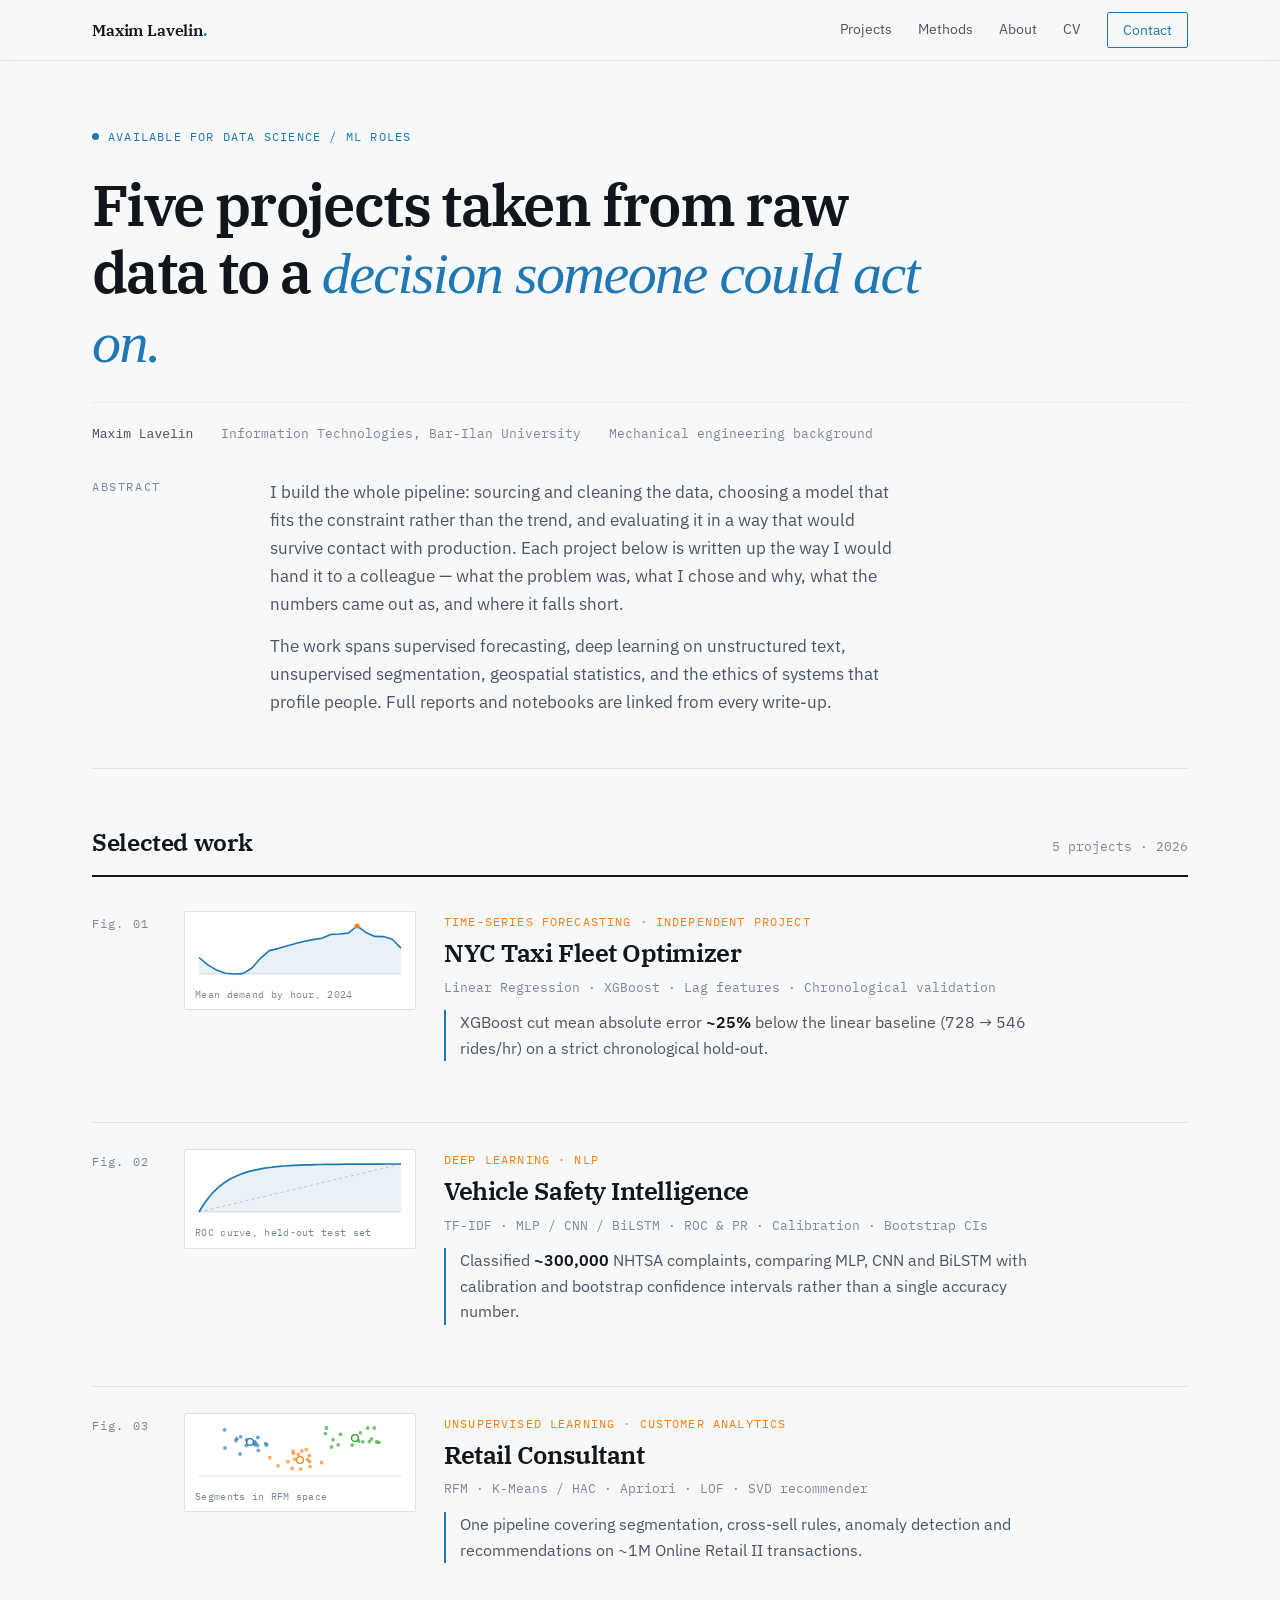
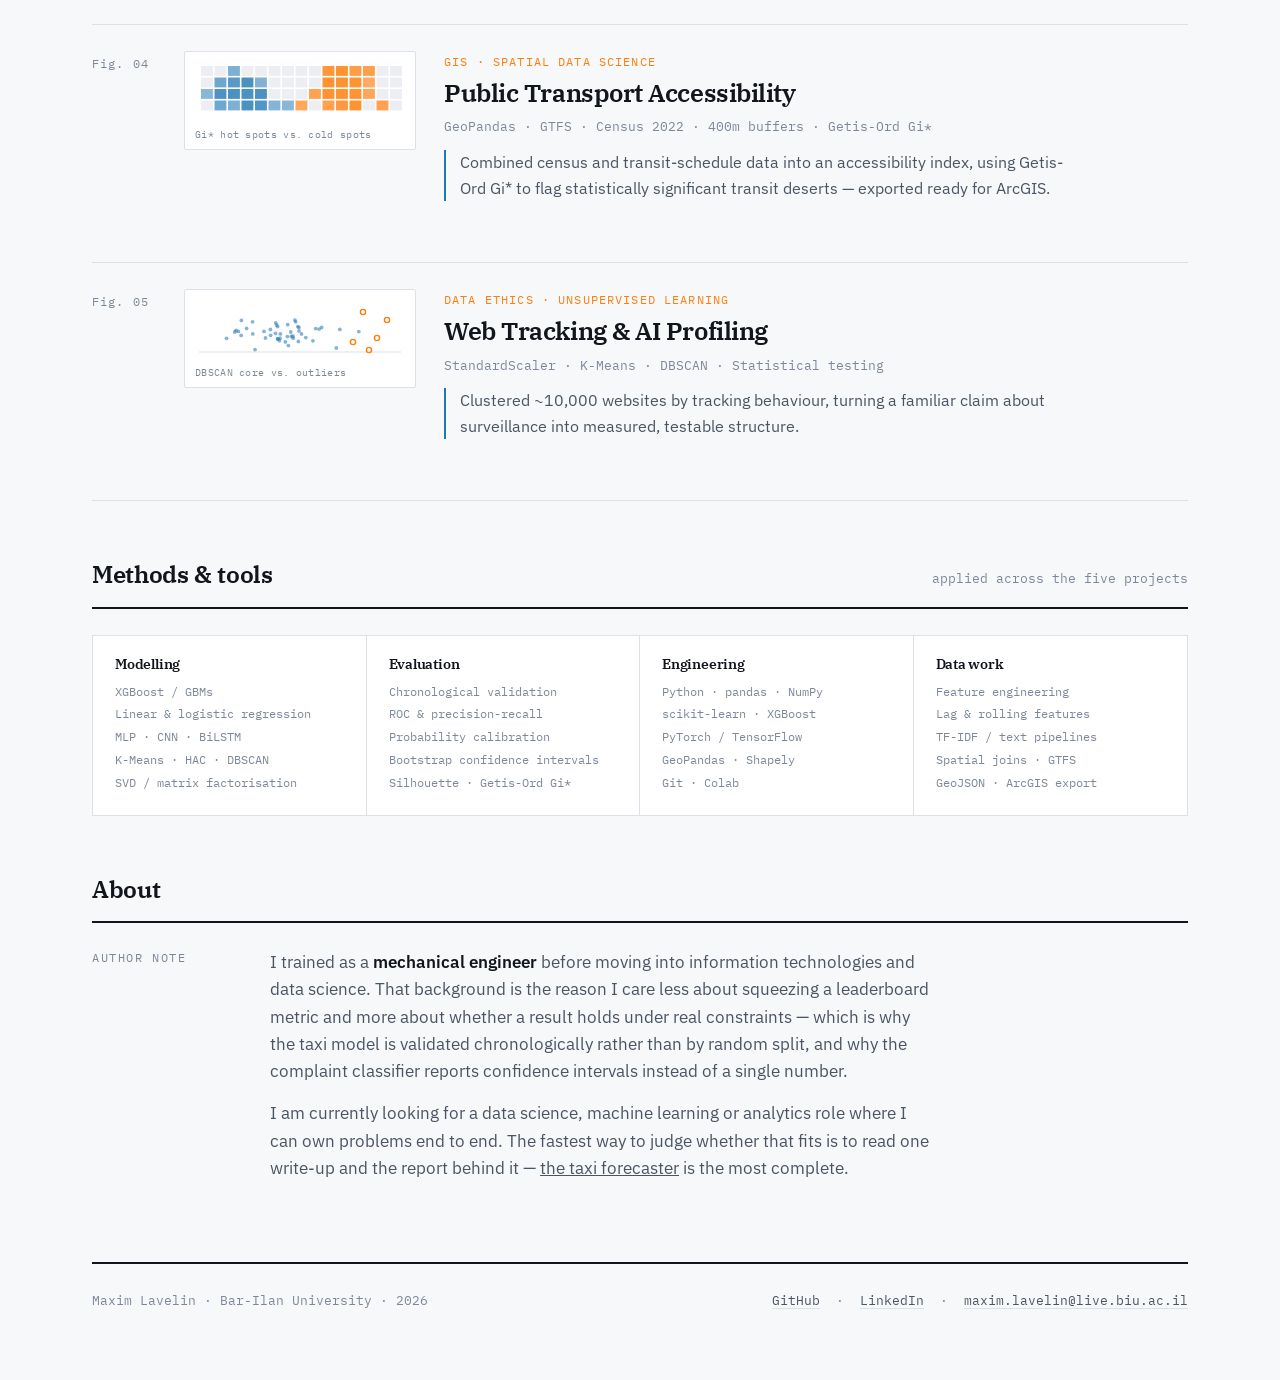
==== commit 14785199: "Add files via upload" ====
--- a/index.html
+++ b/index.html
@@ -3,12 +3,340 @@
 <head>
 <meta charset="UTF-8">
 <meta name="viewport" content="width=device-width, initial-scale=1.0">
+<meta name="color-scheme" content="light only">
 <title>Maxim Lavelin — Data Science & Machine Learning Portfolio</title>
 <meta name="description" content="Five end-to-end data science projects: demand forecasting, deep learning on text, customer analytics, spatial analysis, and data ethics.">
 <link rel="preconnect" href="https://fonts.googleapis.com">
 <link rel="preconnect" href="https://fonts.gstatic.com" crossorigin>
 <link href="https://fonts.googleapis.com/css2?family=IBM+Plex+Sans:wght@400;500;600&family=IBM+Plex+Serif:ital,wght@0,400;0,600;1,400&family=IBM+Plex+Mono:wght@400;500&display=swap" rel="stylesheet">
 <link rel="stylesheet" href="assets/style.css">
+<style>/* ============================================================
+   Maxim Lavelin — portfolio
+   Direction: the portfolio as a research paper.
+   Palette derived from the matplotlib default color cycle.
+   ============================================================ */
+
+:root{
+  color-scheme: light only;
+  --paper:      #F7F8FA;
+  --paper-2:    #FFFFFF;
+  --ink:        #12161C;
+  --ink-soft:   #4A5563;
+  --ink-faint:  #7C8899;
+  --rule:       #DCE1E8;
+  --rule-soft:  #E9EDF2;
+  --plot-blue:  #1F77B4;
+  --plot-orange:#FF7F0E;
+  --blue-wash:  #EAF2F8;
+
+  --max: 1160px;
+  --gut: 32px;
+}
+
+*{ box-sizing:border-box; margin:0; padding:0; }
+html{ scroll-behavior:smooth; -webkit-text-size-adjust:100%; }
+
+html{ background: var(--paper); }
+body{
+  background: var(--paper);
+  color: var(--ink);
+  font-family:'IBM Plex Sans', system-ui, sans-serif;
+  font-size:16.5px;
+  line-height:1.65;
+  -webkit-font-smoothing:antialiased;
+}
+
+h1,h2,h3,h4{
+  font-family:'IBM Plex Serif', Georgia, serif;
+  font-weight:600;
+  letter-spacing:-0.015em;
+  line-height:1.15;
+}
+a{ color:inherit; }
+img{ max-width:100%; display:block; }
+
+.mono{ font-family:'IBM Plex Mono', ui-monospace, monospace; }
+.wrap{ max-width:var(--max); margin:0 auto; padding:0 var(--gut); }
+
+/* ---------- label / eyebrow ---------- */
+.label{
+  font-family:'IBM Plex Mono', monospace;
+  font-size:11.5px;
+  letter-spacing:.14em;
+  text-transform:uppercase;
+  color:var(--ink-faint);
+}
+
+/* ---------- nav ---------- */
+.nav{
+  position:sticky; top:0; z-index:60;
+  background:rgba(247,248,250,.88);
+  backdrop-filter:blur(8px);
+  border-bottom:1px solid var(--rule);
+}
+.nav .wrap{
+  display:flex; align-items:center; justify-content:space-between;
+  height:60px;
+}
+.brand{
+  font-family:'IBM Plex Serif', serif; font-weight:600;
+  font-size:16px; text-decoration:none; letter-spacing:-.01em;
+}
+.brand em{ font-style:normal; color:var(--plot-blue); }
+.nav-links{ display:flex; align-items:center; gap:26px; font-size:14px; }
+.nav-links a{ color:var(--ink-soft); text-decoration:none; transition:color .15s; }
+.nav-links a:hover{ color:var(--ink); }
+.nav-cta{
+  border:1px solid var(--plot-blue); color:var(--plot-blue)!important;
+  padding:6px 15px; border-radius:2px; font-size:13.5px;
+}
+.nav-cta:hover{ background:var(--plot-blue); color:#fff!important; }
+
+/* ---------- hero: title block + abstract ---------- */
+.hero{ padding:60px 0 52px; border-bottom:1px solid var(--rule); }
+.hero .status{
+  display:inline-flex; align-items:center; gap:9px;
+  font-family:'IBM Plex Mono', monospace; font-size:12px;
+  letter-spacing:.1em; text-transform:uppercase;
+  color:var(--plot-blue); margin-bottom:26px;
+}
+.hero .status::before{
+  content:''; width:7px; height:7px; border-radius:50%;
+  background:var(--plot-blue);
+}
+.hero h1{
+  font-size:clamp(36px, 4.9vw, 58px);
+  max-width:24ch;
+  letter-spacing:-.028em;
+}
+.hero h1 .thin{ font-style:italic; font-weight:400; color:var(--plot-blue); }
+
+.byline{
+  margin-top:26px; padding-top:20px; border-top:1px solid var(--rule-soft);
+  display:flex; flex-wrap:wrap; gap:8px 28px;
+  font-family:'IBM Plex Mono', monospace; font-size:13px; color:var(--ink-faint);
+}
+.byline b{ color:var(--ink-soft); font-weight:500; }
+
+.abstract{
+  margin-top:32px;
+  display:grid; grid-template-columns:150px 1fr; gap:28px;
+  align-items:start;
+}
+.abstract p{ color:var(--ink-soft); max-width:64ch; font-size:17px; }
+.abstract p + p{ margin-top:14px; }
+
+/* ---------- section heads ---------- */
+.section{ padding:60px 0 0; }
+.section-head{
+  display:flex; align-items:baseline; gap:16px;
+  padding-bottom:18px; margin-bottom:8px;
+  border-bottom:2px solid var(--ink);
+}
+.section-head h2{ font-size:24px; }
+.section-head .count{
+  margin-left:auto; font-family:'IBM Plex Mono', monospace;
+  font-size:12.5px; color:var(--ink-faint);
+}
+
+/* ---------- project rows (the core list) ---------- */
+.rows{ border-top:0; }
+.row{
+  display:grid;
+  grid-template-columns:64px 232px 1fr;
+  gap:28px;
+  align-items:start;
+  padding:26px 0 26px;
+  border-bottom:1px solid var(--rule);
+  text-decoration:none;
+  transition:background .18s ease;
+  position:relative;
+}
+.row::after{
+  content:''; position:absolute; left:-16px; right:-16px; top:0; bottom:0;
+  background:transparent; border-radius:3px; z-index:-1;
+  transition:background .18s ease;
+}
+.row:hover::after{ background:var(--paper-2); box-shadow:0 1px 14px rgba(18,22,28,.06); }
+.row:hover .r-title{ color:var(--plot-blue); }
+.row:hover .r-go{ opacity:1; transform:translateX(0); }
+
+.r-fig{
+  font-family:'IBM Plex Mono', monospace;
+  font-size:11.5px; letter-spacing:.1em; color:var(--ink-faint);
+  padding-top:4px;
+}
+.r-chart{
+  border:1px solid var(--rule);
+  background:var(--paper-2);
+  padding:8px 10px 6px;
+  border-radius:2px;
+}
+.r-chart svg{ display:block; width:100%; height:auto; }
+.r-chart .cap{
+  font-family:'IBM Plex Mono', monospace;
+  font-size:10px; color:var(--ink-faint);
+  margin-top:5px; letter-spacing:.03em;
+}
+
+.r-body{ padding-top:2px; }
+.r-domain{
+  font-family:'IBM Plex Mono', monospace; font-size:11.5px;
+  letter-spacing:.1em; text-transform:uppercase; color:var(--plot-orange);
+}
+.r-title{
+  font-family:'IBM Plex Serif', serif; font-weight:600;
+  font-size:25px; margin:7px 0 9px; letter-spacing:-.018em;
+  transition:color .18s;
+}
+.r-stack{
+  font-family:'IBM Plex Mono', monospace; font-size:12.5px;
+  color:var(--ink-faint); margin-bottom:13px;
+}
+.r-result{
+  font-size:15.5px; color:var(--ink-soft); max-width:62ch;
+  padding-left:14px; border-left:2px solid var(--plot-blue);
+}
+.r-result b{ color:var(--ink); font-weight:600; }
+.r-go{
+  margin-top:14px; font-family:'IBM Plex Mono', monospace; font-size:12.5px;
+  color:var(--plot-blue); opacity:0; transform:translateX(-4px);
+  transition:opacity .18s, transform .18s;
+}
+
+/* ---------- methods / skills strip ---------- */
+.methods{
+  display:grid; grid-template-columns:repeat(4,1fr); gap:0;
+  border:1px solid var(--rule); background:var(--paper-2);
+  margin-top:26px;
+}
+.method{ padding:20px 22px; border-right:1px solid var(--rule); }
+.method:last-child{ border-right:0; }
+.method h4{ font-size:14px; margin-bottom:9px; }
+.method ul{ list-style:none; }
+.method li{
+  font-family:'IBM Plex Mono', monospace; font-size:12px;
+  color:var(--ink-faint); line-height:1.9;
+}
+
+/* ---------- about ---------- */
+.about{ display:grid; grid-template-columns:150px 1fr; gap:28px; margin-top:26px; }
+.about p{ color:var(--ink-soft); max-width:66ch; }
+.about p + p{ margin-top:15px; }
+.about strong{ color:var(--ink); font-weight:600; }
+
+/* ---------- footer ---------- */
+footer{
+  margin-top:80px; border-top:2px solid var(--ink);
+  padding:26px 0 70px;
+  display:flex; justify-content:space-between; flex-wrap:wrap; gap:14px;
+  font-family:'IBM Plex Mono', monospace; font-size:12.5px; color:var(--ink-faint);
+}
+footer a{ color:var(--ink-soft); text-decoration:none; border-bottom:1px solid var(--rule); }
+footer a:hover{ color:var(--plot-blue); border-bottom-color:var(--plot-blue); }
+
+/* ============================================================
+   PROJECT PAGE
+   ============================================================ */
+.crumb{ padding:26px 0 0; font-family:'IBM Plex Mono', monospace; font-size:12.5px; }
+.crumb a{ color:var(--plot-blue); text-decoration:none; }
+.crumb a:hover{ text-decoration:underline; }
+
+.p-hero{ padding:22px 0 40px; border-bottom:2px solid var(--ink); }
+.p-hero .r-domain{ font-size:12px; }
+.p-hero h1{ font-size:clamp(29px,3.7vw,42px); max-width:27ch; margin:12px 0 0; }
+.p-meta{
+  margin-top:18px; display:flex; flex-wrap:wrap; gap:6px 26px;
+  font-family:'IBM Plex Mono', monospace; font-size:12.5px; color:var(--ink-faint);
+}
+.callout{
+  margin-top:26px; background:var(--blue-wash);
+  border-left:3px solid var(--plot-blue);
+  padding:18px 22px; font-size:16px; color:var(--ink-soft);
+  max-width:74ch;
+}
+.callout b{ color:var(--ink); font-weight:600; }
+.tags{ margin-top:20px; display:flex; flex-wrap:wrap; gap:7px; }
+.tag{
+  font-family:'IBM Plex Mono', monospace; font-size:11.5px;
+  padding:4px 10px; border:1px solid var(--rule);
+  background:var(--paper-2); border-radius:2px; color:var(--ink-soft);
+}
+.dl{ margin-top:22px; display:flex; flex-wrap:wrap; gap:22px; font-size:14px; }
+.dl a{ color:var(--plot-blue); text-decoration:none; border-bottom:1px solid transparent; }
+.dl a:hover{ border-bottom-color:var(--plot-blue); }
+
+.doc{ display:grid; grid-template-columns:150px 1fr; gap:28px; padding:48px 0 20px; }
+.doc + .doc{ padding-top:0; }
+.doc h2{ font-size:20px; padding-top:2px; }
+.doc-body p{ color:var(--ink-soft); max-width:70ch; }
+.doc-body p + p{ margin-top:14px; }
+.doc-body ul{ margin:4px 0 0 18px; color:var(--ink-soft); }
+.doc-body li{ margin-bottom:9px; max-width:68ch; }
+.doc-body b{ color:var(--ink); font-weight:600; }
+
+table.metrics{
+  width:100%; border-collapse:collapse; margin:6px 0 18px;
+  background:var(--paper-2); border:1px solid var(--rule);
+  font-size:14.5px;
+}
+table.metrics th{
+  font-family:'IBM Plex Mono', monospace; font-size:11px;
+  letter-spacing:.1em; text-transform:uppercase; color:var(--ink-faint);
+  text-align:left; padding:11px 16px; border-bottom:1px solid var(--rule);
+}
+table.metrics td{ padding:11px 16px; border-bottom:1px solid var(--rule-soft); }
+table.metrics tr:last-child td{ border-bottom:0; }
+table.metrics td.num{ font-family:'IBM Plex Mono', monospace; }
+table.metrics tr.best td{ background:var(--blue-wash); }
+table.metrics tr.best td.num{ color:var(--plot-blue); font-weight:600; }
+
+figure.fig{ margin:22px 0 6px; }
+figure.fig img{ border:1px solid var(--rule); background:var(--paper-2); border-radius:2px; }
+figure.fig figcaption{
+  font-family:'IBM Plex Mono', monospace; font-size:12px;
+  color:var(--ink-faint); margin-top:9px;
+}
+
+.pager{
+  display:flex; justify-content:space-between; gap:16px; flex-wrap:wrap;
+  border-top:1px solid var(--rule); margin-top:40px; padding:24px 0 0;
+  font-family:'IBM Plex Mono', monospace; font-size:13px;
+}
+.pager a{ color:var(--ink-soft); text-decoration:none; }
+.pager a:hover{ color:var(--plot-blue); }
+
+/* ---------- accessibility + responsive ---------- */
+a:focus-visible, .row:focus-visible{
+  outline:2px solid var(--plot-blue); outline-offset:3px; border-radius:2px;
+}
+@media (prefers-reduced-motion:reduce){
+  *{ transition:none!important; scroll-behavior:auto!important; }
+  .r-go{ opacity:1; transform:none; }
+}
+
+@media (max-width:900px){
+  .methods{ grid-template-columns:1fr 1fr; }
+  .method:nth-child(2){ border-right:0; }
+  .method:nth-child(1), .method:nth-child(2){ border-bottom:1px solid var(--rule); }
+}
+@media (max-width:760px){
+  :root{ --gut:20px; }
+  .hero{ padding:56px 0 44px; }
+  .abstract, .about, .doc{ grid-template-columns:1fr; gap:12px; }
+  .row{ grid-template-columns:1fr; gap:16px; padding:26px 0; }
+  .r-fig{ padding-top:0; }
+  .r-chart{ max-width:280px; }
+  .r-go{ opacity:1; transform:none; }
+  .nav-links{ gap:16px; font-size:13px; }
+  .nav-links a.hide-sm{ display:none; }
+}
+@media (max-width:520px){
+  .methods{ grid-template-columns:1fr; }
+  .method{ border-right:0; border-bottom:1px solid var(--rule); }
+  .method:last-child{ border-bottom:0; }
+}
+</style>
 </head>
 <body>
 <nav class="nav">
--- a/assets/style.css
+++ b/assets/style.css
@@ -1,203 +1,326 @@
+/* ============================================================
+   Maxim Lavelin — portfolio
+   Direction: the portfolio as a research paper.
+   Palette derived from the matplotlib default color cycle.
+   ============================================================ */
+
 :root{
-  --bg: #0B0F14;
-  --surface: #121820;
-  --surface-hi: #1A222D;
-  --line: #26313E;
-  --text: #E7EDF3;
-  --text-dim: #8FA1B3;
-  --accent: #5FE0C7;
-  --accent-2: #F2A65A;
-  --radius: 10px;
-}
-*{box-sizing:border-box; margin:0; padding:0;}
-html{scroll-behavior:smooth;}
+  color-scheme: light only;
+  --paper:      #F7F8FA;
+  --paper-2:    #FFFFFF;
+  --ink:        #12161C;
+  --ink-soft:   #4A5563;
+  --ink-faint:  #7C8899;
+  --rule:       #DCE1E8;
+  --rule-soft:  #E9EDF2;
+  --plot-blue:  #1F77B4;
+  --plot-orange:#FF7F0E;
+  --blue-wash:  #EAF2F8;
+
+  --max: 1160px;
+  --gut: 32px;
+}
+
+*{ box-sizing:border-box; margin:0; padding:0; }
+html{ scroll-behavior:smooth; -webkit-text-size-adjust:100%; }
+
+html{ background: var(--paper); }
 body{
-  background: var(--bg);
-  color: var(--text);
-  font-family: 'Inter', sans-serif;
-  line-height: 1.6;
-  -webkit-font-smoothing: antialiased;
-}
-h1,h2,h3{ font-family:'Space Grotesk', sans-serif; font-weight:600; letter-spacing:-0.01em; }
-.mono{ font-family:'JetBrains Mono', monospace; }
-a{ color: inherit; }
-img{ max-width:100%; display:block; border-radius: var(--radius); border:1px solid var(--line); }
-
-.wrap{ max-width: 960px; margin: 0 auto; padding: 0 24px; }
-
-/* ---- Nav ---- */
-nav.site-nav{
-  position: sticky; top:0; z-index: 50;
-  background: rgba(11,15,20,0.85);
-  backdrop-filter: blur(10px);
-  border-bottom: 1px solid var(--line);
-}
-nav.site-nav .wrap{
+  background: var(--paper);
+  color: var(--ink);
+  font-family:'IBM Plex Sans', system-ui, sans-serif;
+  font-size:16.5px;
+  line-height:1.65;
+  -webkit-font-smoothing:antialiased;
+}
+
+h1,h2,h3,h4{
+  font-family:'IBM Plex Serif', Georgia, serif;
+  font-weight:600;
+  letter-spacing:-0.015em;
+  line-height:1.15;
+}
+a{ color:inherit; }
+img{ max-width:100%; display:block; }
+
+.mono{ font-family:'IBM Plex Mono', ui-monospace, monospace; }
+.wrap{ max-width:var(--max); margin:0 auto; padding:0 var(--gut); }
+
+/* ---------- label / eyebrow ---------- */
+.label{
+  font-family:'IBM Plex Mono', monospace;
+  font-size:11.5px;
+  letter-spacing:.14em;
+  text-transform:uppercase;
+  color:var(--ink-faint);
+}
+
+/* ---------- nav ---------- */
+.nav{
+  position:sticky; top:0; z-index:60;
+  background:rgba(247,248,250,.88);
+  backdrop-filter:blur(8px);
+  border-bottom:1px solid var(--rule);
+}
+.nav .wrap{
   display:flex; align-items:center; justify-content:space-between;
-  padding: 16px 24px;
+  height:60px;
 }
 .brand{
-  font-family:'Space Grotesk', sans-serif;
-  font-weight:600; font-size:16px;
+  font-family:'IBM Plex Serif', serif; font-weight:600;
+  font-size:16px; text-decoration:none; letter-spacing:-.01em;
+}
+.brand em{ font-style:normal; color:var(--plot-blue); }
+.nav-links{ display:flex; align-items:center; gap:26px; font-size:14px; }
+.nav-links a{ color:var(--ink-soft); text-decoration:none; transition:color .15s; }
+.nav-links a:hover{ color:var(--ink); }
+.nav-cta{
+  border:1px solid var(--plot-blue); color:var(--plot-blue)!important;
+  padding:6px 15px; border-radius:2px; font-size:13.5px;
+}
+.nav-cta:hover{ background:var(--plot-blue); color:#fff!important; }
+
+/* ---------- hero: title block + abstract ---------- */
+.hero{ padding:60px 0 52px; border-bottom:1px solid var(--rule); }
+.hero .status{
+  display:inline-flex; align-items:center; gap:9px;
+  font-family:'IBM Plex Mono', monospace; font-size:12px;
+  letter-spacing:.1em; text-transform:uppercase;
+  color:var(--plot-blue); margin-bottom:26px;
+}
+.hero .status::before{
+  content:''; width:7px; height:7px; border-radius:50%;
+  background:var(--plot-blue);
+}
+.hero h1{
+  font-size:clamp(36px, 4.9vw, 58px);
+  max-width:24ch;
+  letter-spacing:-.028em;
+}
+.hero h1 .thin{ font-style:italic; font-weight:400; color:var(--plot-blue); }
+
+.byline{
+  margin-top:26px; padding-top:20px; border-top:1px solid var(--rule-soft);
+  display:flex; flex-wrap:wrap; gap:8px 28px;
+  font-family:'IBM Plex Mono', monospace; font-size:13px; color:var(--ink-faint);
+}
+.byline b{ color:var(--ink-soft); font-weight:500; }
+
+.abstract{
+  margin-top:32px;
+  display:grid; grid-template-columns:150px 1fr; gap:28px;
+  align-items:start;
+}
+.abstract p{ color:var(--ink-soft); max-width:64ch; font-size:17px; }
+.abstract p + p{ margin-top:14px; }
+
+/* ---------- section heads ---------- */
+.section{ padding:60px 0 0; }
+.section-head{
+  display:flex; align-items:baseline; gap:16px;
+  padding-bottom:18px; margin-bottom:8px;
+  border-bottom:2px solid var(--ink);
+}
+.section-head h2{ font-size:24px; }
+.section-head .count{
+  margin-left:auto; font-family:'IBM Plex Mono', monospace;
+  font-size:12.5px; color:var(--ink-faint);
+}
+
+/* ---------- project rows (the core list) ---------- */
+.rows{ border-top:0; }
+.row{
+  display:grid;
+  grid-template-columns:64px 232px 1fr;
+  gap:28px;
+  align-items:start;
+  padding:26px 0 26px;
+  border-bottom:1px solid var(--rule);
   text-decoration:none;
-}
-.brand span{ color: var(--accent); }
-.nav-links{ display:flex; gap:24px; align-items:center; font-size:14px; }
-.nav-links a{ color: var(--text-dim); text-decoration:none; }
-.nav-links a:hover{ color: var(--text); }
-.nav-cta{
-  border:1px solid var(--accent); color: var(--accent) !important;
-  padding: 6px 14px; border-radius: 100px; font-size:13px !important;
-}
-
-/* ---- Hero ---- */
-header.hero{
-  padding: 80px 0 56px;
-  border-bottom: 1px solid var(--line);
-}
-.eyebrow{
-  font-family:'JetBrains Mono', monospace;
-  font-size: 13px;
-  color: var(--accent);
-  letter-spacing: 0.06em;
-  margin-bottom: 18px;
-  display:flex; align-items:center; gap:10px;
-}
-.eyebrow::before{
-  content:''; width:8px; height:8px; border-radius:50%;
-  background: var(--accent); box-shadow: 0 0 10px var(--accent);
-}
-h1.title{
-  font-size: clamp(32px, 5vw, 50px);
-  line-height: 1.1;
-  max-width: 14ch;
-}
-h1.title span{ color: var(--text-dim); }
-.subtitle{
-  margin-top: 20px;
-  font-size: 17px;
-  color: var(--text-dim);
-  max-width: 60ch;
-}
-.hero-meta{ margin-top: 28px; display:flex; flex-wrap:wrap; gap: 10px; }
-.pill{
-  font-family:'JetBrains Mono', monospace;
-  font-size: 12px;
-  padding: 6px 12px;
-  border: 1px solid var(--line);
-  border-radius: 100px;
-  color: var(--text-dim);
-}
-
-/* ---- Sections ---- */
-.section-label{
-  font-family:'JetBrains Mono', monospace;
-  font-size: 12px;
-  color: var(--text-dim);
-  text-transform: uppercase;
-  letter-spacing: 0.08em;
-  margin: 64px 0 24px;
-}
-.about-block{
-  padding: 20px 0 8px;
-  color: var(--text-dim);
-  font-size: 15.5px;
-  max-width: 68ch;
-}
-.about-block strong{ color: var(--text); font-weight:500; }
-
-/* ---- Project cards (grid on homepage) ---- */
-.project-grid{
-  display:grid; grid-template-columns: 1fr 1fr; gap: 18px;
-}
-.project-card{
-  background: var(--surface);
-  border: 1px solid var(--line);
-  border-radius: var(--radius);
-  padding: 26px;
-  text-decoration:none;
-  display:flex; flex-direction:column; gap:14px;
-  transition: border-color .2s ease, transform .2s ease;
-}
-.project-card:hover{ border-color: var(--accent); transform: translateY(-3px); }
-.project-card.featured{ grid-column: 1 / -1; }
-.pc-tag{
-  font-family:'JetBrains Mono', monospace; font-size:11.5px; color: var(--accent-2);
-}
-.pc-title{ font-size:19px; }
-.pc-stack{ font-family:'JetBrains Mono', monospace; font-size:12px; color: var(--text-dim); }
-.pc-metric{
-  margin-top:auto; padding-top:12px; border-top:1px solid var(--line);
-  font-size:13.5px; color: var(--accent);
-}
-.pc-cta{ font-size:13px; color: var(--text-dim); }
-
-@media (max-width: 700px){
-  .project-grid{ grid-template-columns: 1fr; }
-}
-
-/* ---- Project detail page ---- */
-.breadcrumb{
-  font-family:'JetBrains Mono', monospace;
-  font-size:13px; color: var(--text-dim);
-  padding: 24px 0 0;
-}
-.breadcrumb a{ color: var(--accent); text-decoration:none; }
-.project-hero{ padding: 24px 0 40px; border-bottom: 1px solid var(--line); }
-.project-hero h1{ font-size: clamp(28px,4vw,42px); max-width: 20ch; }
-.result-line{
-  margin-top: 20px;
-  padding: 14px 18px;
-  background: var(--surface-hi);
-  border-left: 3px solid var(--accent);
-  border-radius: 4px;
-  font-size: 15px;
-}
-.result-line b{ color: var(--accent); }
-.tags{ margin-top:18px; display:flex; flex-wrap:wrap; gap:8px; }
+  transition:background .18s ease;
+  position:relative;
+}
+.row::after{
+  content:''; position:absolute; left:-16px; right:-16px; top:0; bottom:0;
+  background:transparent; border-radius:3px; z-index:-1;
+  transition:background .18s ease;
+}
+.row:hover::after{ background:var(--paper-2); box-shadow:0 1px 14px rgba(18,22,28,.06); }
+.row:hover .r-title{ color:var(--plot-blue); }
+.row:hover .r-go{ opacity:1; transform:translateX(0); }
+
+.r-fig{
+  font-family:'IBM Plex Mono', monospace;
+  font-size:11.5px; letter-spacing:.1em; color:var(--ink-faint);
+  padding-top:4px;
+}
+.r-chart{
+  border:1px solid var(--rule);
+  background:var(--paper-2);
+  padding:8px 10px 6px;
+  border-radius:2px;
+}
+.r-chart svg{ display:block; width:100%; height:auto; }
+.r-chart .cap{
+  font-family:'IBM Plex Mono', monospace;
+  font-size:10px; color:var(--ink-faint);
+  margin-top:5px; letter-spacing:.03em;
+}
+
+.r-body{ padding-top:2px; }
+.r-domain{
+  font-family:'IBM Plex Mono', monospace; font-size:11.5px;
+  letter-spacing:.1em; text-transform:uppercase; color:var(--plot-orange);
+}
+.r-title{
+  font-family:'IBM Plex Serif', serif; font-weight:600;
+  font-size:25px; margin:7px 0 9px; letter-spacing:-.018em;
+  transition:color .18s;
+}
+.r-stack{
+  font-family:'IBM Plex Mono', monospace; font-size:12.5px;
+  color:var(--ink-faint); margin-bottom:13px;
+}
+.r-result{
+  font-size:15.5px; color:var(--ink-soft); max-width:62ch;
+  padding-left:14px; border-left:2px solid var(--plot-blue);
+}
+.r-result b{ color:var(--ink); font-weight:600; }
+.r-go{
+  margin-top:14px; font-family:'IBM Plex Mono', monospace; font-size:12.5px;
+  color:var(--plot-blue); opacity:0; transform:translateX(-4px);
+  transition:opacity .18s, transform .18s;
+}
+
+/* ---------- methods / skills strip ---------- */
+.methods{
+  display:grid; grid-template-columns:repeat(4,1fr); gap:0;
+  border:1px solid var(--rule); background:var(--paper-2);
+  margin-top:26px;
+}
+.method{ padding:20px 22px; border-right:1px solid var(--rule); }
+.method:last-child{ border-right:0; }
+.method h4{ font-size:14px; margin-bottom:9px; }
+.method ul{ list-style:none; }
+.method li{
+  font-family:'IBM Plex Mono', monospace; font-size:12px;
+  color:var(--ink-faint); line-height:1.9;
+}
+
+/* ---------- about ---------- */
+.about{ display:grid; grid-template-columns:150px 1fr; gap:28px; margin-top:26px; }
+.about p{ color:var(--ink-soft); max-width:66ch; }
+.about p + p{ margin-top:15px; }
+.about strong{ color:var(--ink); font-weight:600; }
+
+/* ---------- footer ---------- */
+footer{
+  margin-top:80px; border-top:2px solid var(--ink);
+  padding:26px 0 70px;
+  display:flex; justify-content:space-between; flex-wrap:wrap; gap:14px;
+  font-family:'IBM Plex Mono', monospace; font-size:12.5px; color:var(--ink-faint);
+}
+footer a{ color:var(--ink-soft); text-decoration:none; border-bottom:1px solid var(--rule); }
+footer a:hover{ color:var(--plot-blue); border-bottom-color:var(--plot-blue); }
+
+/* ============================================================
+   PROJECT PAGE
+   ============================================================ */
+.crumb{ padding:26px 0 0; font-family:'IBM Plex Mono', monospace; font-size:12.5px; }
+.crumb a{ color:var(--plot-blue); text-decoration:none; }
+.crumb a:hover{ text-decoration:underline; }
+
+.p-hero{ padding:22px 0 40px; border-bottom:2px solid var(--ink); }
+.p-hero .r-domain{ font-size:12px; }
+.p-hero h1{ font-size:clamp(29px,3.7vw,42px); max-width:27ch; margin:12px 0 0; }
+.p-meta{
+  margin-top:18px; display:flex; flex-wrap:wrap; gap:6px 26px;
+  font-family:'IBM Plex Mono', monospace; font-size:12.5px; color:var(--ink-faint);
+}
+.callout{
+  margin-top:26px; background:var(--blue-wash);
+  border-left:3px solid var(--plot-blue);
+  padding:18px 22px; font-size:16px; color:var(--ink-soft);
+  max-width:74ch;
+}
+.callout b{ color:var(--ink); font-weight:600; }
+.tags{ margin-top:20px; display:flex; flex-wrap:wrap; gap:7px; }
 .tag{
-  font-family:'JetBrains Mono', monospace; font-size:11px;
-  padding:4px 9px; background: var(--surface-hi); border-radius:4px; color: var(--text-dim);
-}
-.links-row{ margin-top:22px; display:flex; gap:20px; font-size:14px; }
-.links-row a{ color: var(--accent); text-decoration:none; border-bottom:1px solid transparent; }
-.links-row a:hover{ border-bottom-color: var(--accent); }
-
-article.body-content{ padding: 48px 0; }
-article.body-content h2{ font-size:22px; margin: 40px 0 14px; }
-article.body-content h2:first-child{ margin-top:0; }
-article.body-content p{ color: var(--text-dim); margin-bottom:14px; font-size:15.5px; max-width: 70ch; }
-article.body-content ul{ margin: 0 0 16px 20px; color: var(--text-dim); font-size:15.5px; }
-article.body-content li{ margin-bottom:8px; }
-article.body-content li b, article.body-content p b{ color: var(--text); font-weight:500; }
-.fig{ margin: 24px 0; }
-.fig figcaption{
-  font-family:'JetBrains Mono', monospace; font-size:12.5px;
-  color: var(--text-dim); margin-top:8px;
-}
-table.metrics{ width:100%; border-collapse:collapse; margin: 16px 0 24px; font-size:14.5px; }
-table.metrics th, table.metrics td{ text-align:left; padding:10px 14px; border-bottom:1px solid var(--line); }
-table.metrics th{ font-family:'JetBrains Mono', monospace; font-size:12px; color: var(--text-dim); text-transform:uppercase; letter-spacing:.05em; }
-table.metrics td.hi{ color: var(--accent); font-family:'JetBrains Mono', monospace; }
-
-.prev-next{
-  display:flex; justify-content:space-between; padding: 32px 0 60px;
-  border-top:1px solid var(--line); font-size:14px;
-}
-.prev-next a{ text-decoration:none; color: var(--text-dim); }
-.prev-next a:hover{ color: var(--accent); }
-
-footer{
-  margin-top: 40px;
-  padding: 40px 0 60px;
-  border-top: 1px solid var(--line);
-  color: var(--text-dim);
-  font-size: 14px;
-  display:flex; justify-content:space-between; flex-wrap:wrap; gap:12px;
-}
-footer a{ color: var(--text); text-decoration: underline; text-underline-offset: 3px; }
-
-@media (max-width: 600px){
-  header.hero, .project-hero{ padding-top: 48px; }
-  nav.site-nav .nav-links{ gap:14px; }
-}
+  font-family:'IBM Plex Mono', monospace; font-size:11.5px;
+  padding:4px 10px; border:1px solid var(--rule);
+  background:var(--paper-2); border-radius:2px; color:var(--ink-soft);
+}
+.dl{ margin-top:22px; display:flex; flex-wrap:wrap; gap:22px; font-size:14px; }
+.dl a{ color:var(--plot-blue); text-decoration:none; border-bottom:1px solid transparent; }
+.dl a:hover{ border-bottom-color:var(--plot-blue); }
+
+.doc{ display:grid; grid-template-columns:150px 1fr; gap:28px; padding:48px 0 20px; }
+.doc + .doc{ padding-top:0; }
+.doc h2{ font-size:20px; padding-top:2px; }
+.doc-body p{ color:var(--ink-soft); max-width:70ch; }
+.doc-body p + p{ margin-top:14px; }
+.doc-body ul{ margin:4px 0 0 18px; color:var(--ink-soft); }
+.doc-body li{ margin-bottom:9px; max-width:68ch; }
+.doc-body b{ color:var(--ink); font-weight:600; }
+
+table.metrics{
+  width:100%; border-collapse:collapse; margin:6px 0 18px;
+  background:var(--paper-2); border:1px solid var(--rule);
+  font-size:14.5px;
+}
+table.metrics th{
+  font-family:'IBM Plex Mono', monospace; font-size:11px;
+  letter-spacing:.1em; text-transform:uppercase; color:var(--ink-faint);
+  text-align:left; padding:11px 16px; border-bottom:1px solid var(--rule);
+}
+table.metrics td{ padding:11px 16px; border-bottom:1px solid var(--rule-soft); }
+table.metrics tr:last-child td{ border-bottom:0; }
+table.metrics td.num{ font-family:'IBM Plex Mono', monospace; }
+table.metrics tr.best td{ background:var(--blue-wash); }
+table.metrics tr.best td.num{ color:var(--plot-blue); font-weight:600; }
+
+figure.fig{ margin:22px 0 6px; }
+figure.fig img{ border:1px solid var(--rule); background:var(--paper-2); border-radius:2px; }
+figure.fig figcaption{
+  font-family:'IBM Plex Mono', monospace; font-size:12px;
+  color:var(--ink-faint); margin-top:9px;
+}
+
+.pager{
+  display:flex; justify-content:space-between; gap:16px; flex-wrap:wrap;
+  border-top:1px solid var(--rule); margin-top:40px; padding:24px 0 0;
+  font-family:'IBM Plex Mono', monospace; font-size:13px;
+}
+.pager a{ color:var(--ink-soft); text-decoration:none; }
+.pager a:hover{ color:var(--plot-blue); }
+
+/* ---------- accessibility + responsive ---------- */
+a:focus-visible, .row:focus-visible{
+  outline:2px solid var(--plot-blue); outline-offset:3px; border-radius:2px;
+}
+@media (prefers-reduced-motion:reduce){
+  *{ transition:none!important; scroll-behavior:auto!important; }
+  .r-go{ opacity:1; transform:none; }
+}
+
+@media (max-width:900px){
+  .methods{ grid-template-columns:1fr 1fr; }
+  .method:nth-child(2){ border-right:0; }
+  .method:nth-child(1), .method:nth-child(2){ border-bottom:1px solid var(--rule); }
+}
+@media (max-width:760px){
+  :root{ --gut:20px; }
+  .hero{ padding:56px 0 44px; }
+  .abstract, .about, .doc{ grid-template-columns:1fr; gap:12px; }
+  .row{ grid-template-columns:1fr; gap:16px; padding:26px 0; }
+  .r-fig{ padding-top:0; }
+  .r-chart{ max-width:280px; }
+  .r-go{ opacity:1; transform:none; }
+  .nav-links{ gap:16px; font-size:13px; }
+  .nav-links a.hide-sm{ display:none; }
+}
+@media (max-width:520px){
+  .methods{ grid-template-columns:1fr; }
+  .method{ border-right:0; border-bottom:1px solid var(--rule); }
+  .method:last-child{ border-bottom:0; }
+}
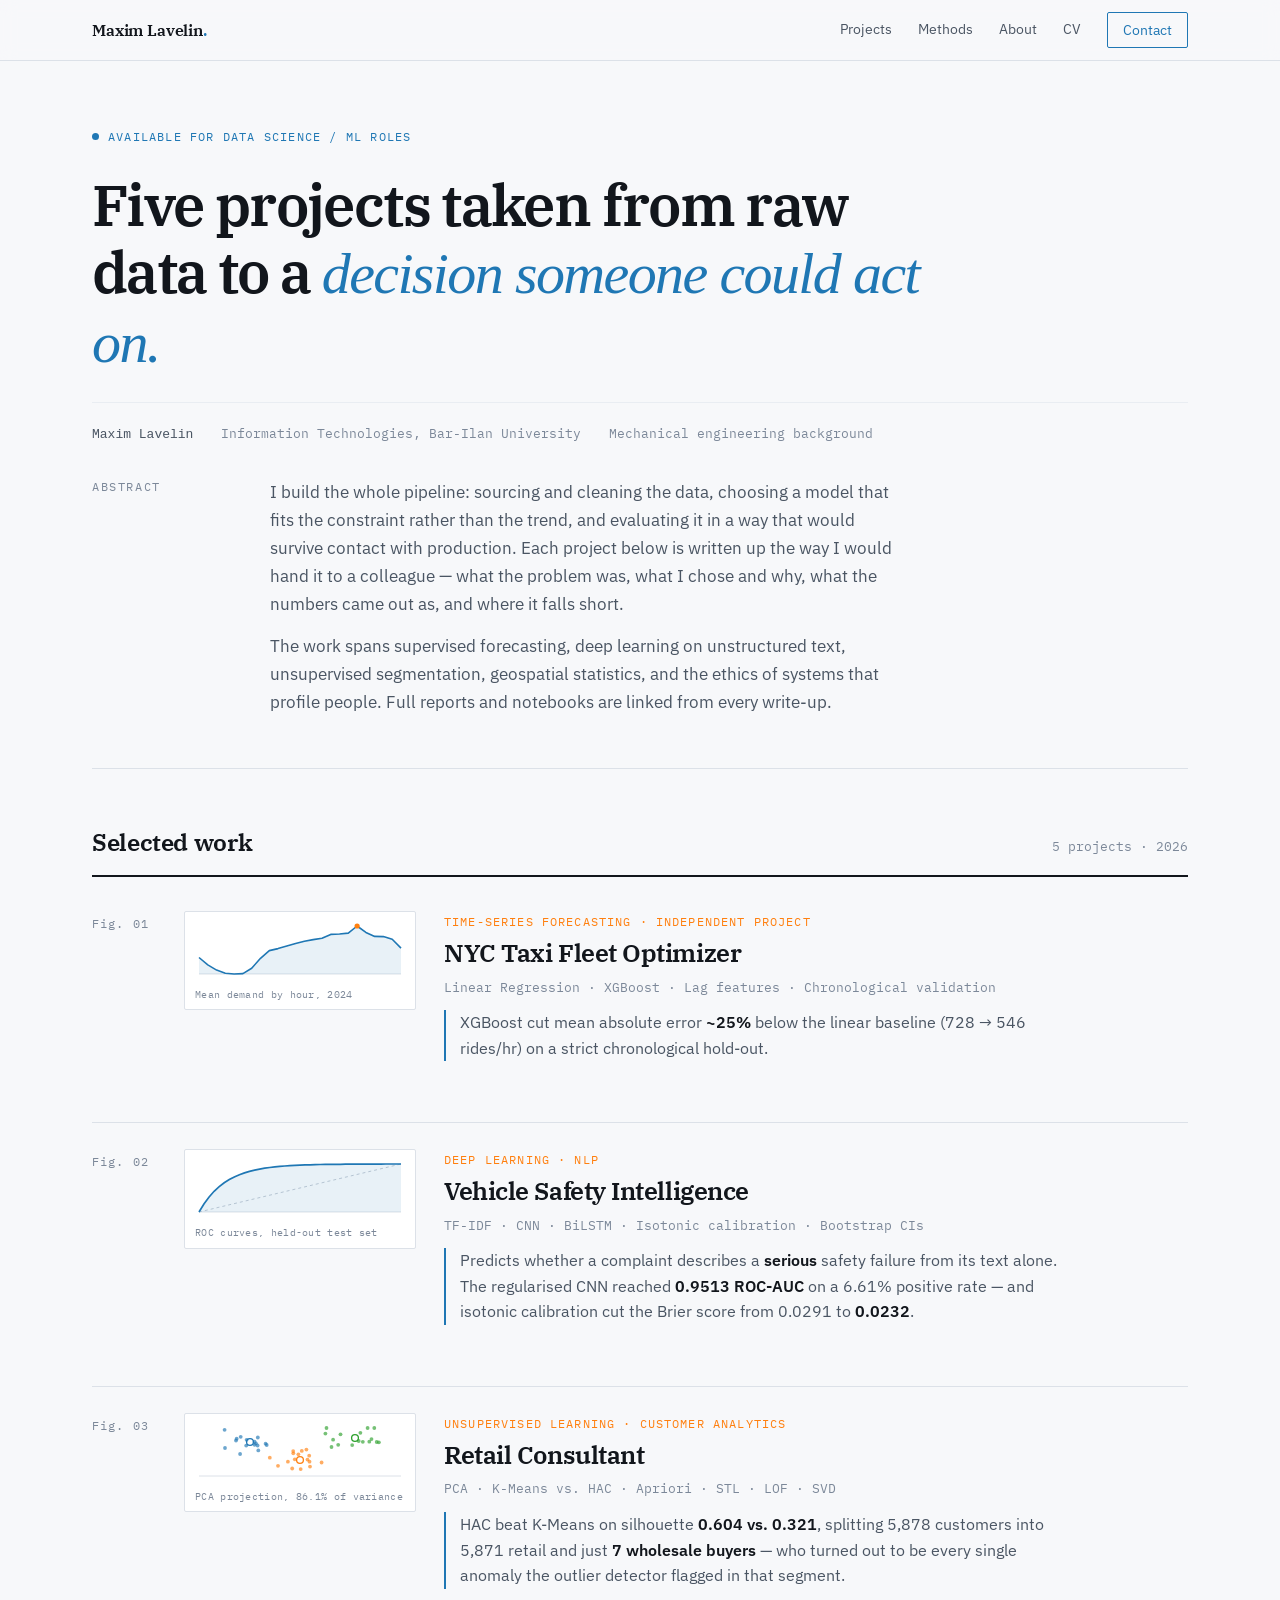
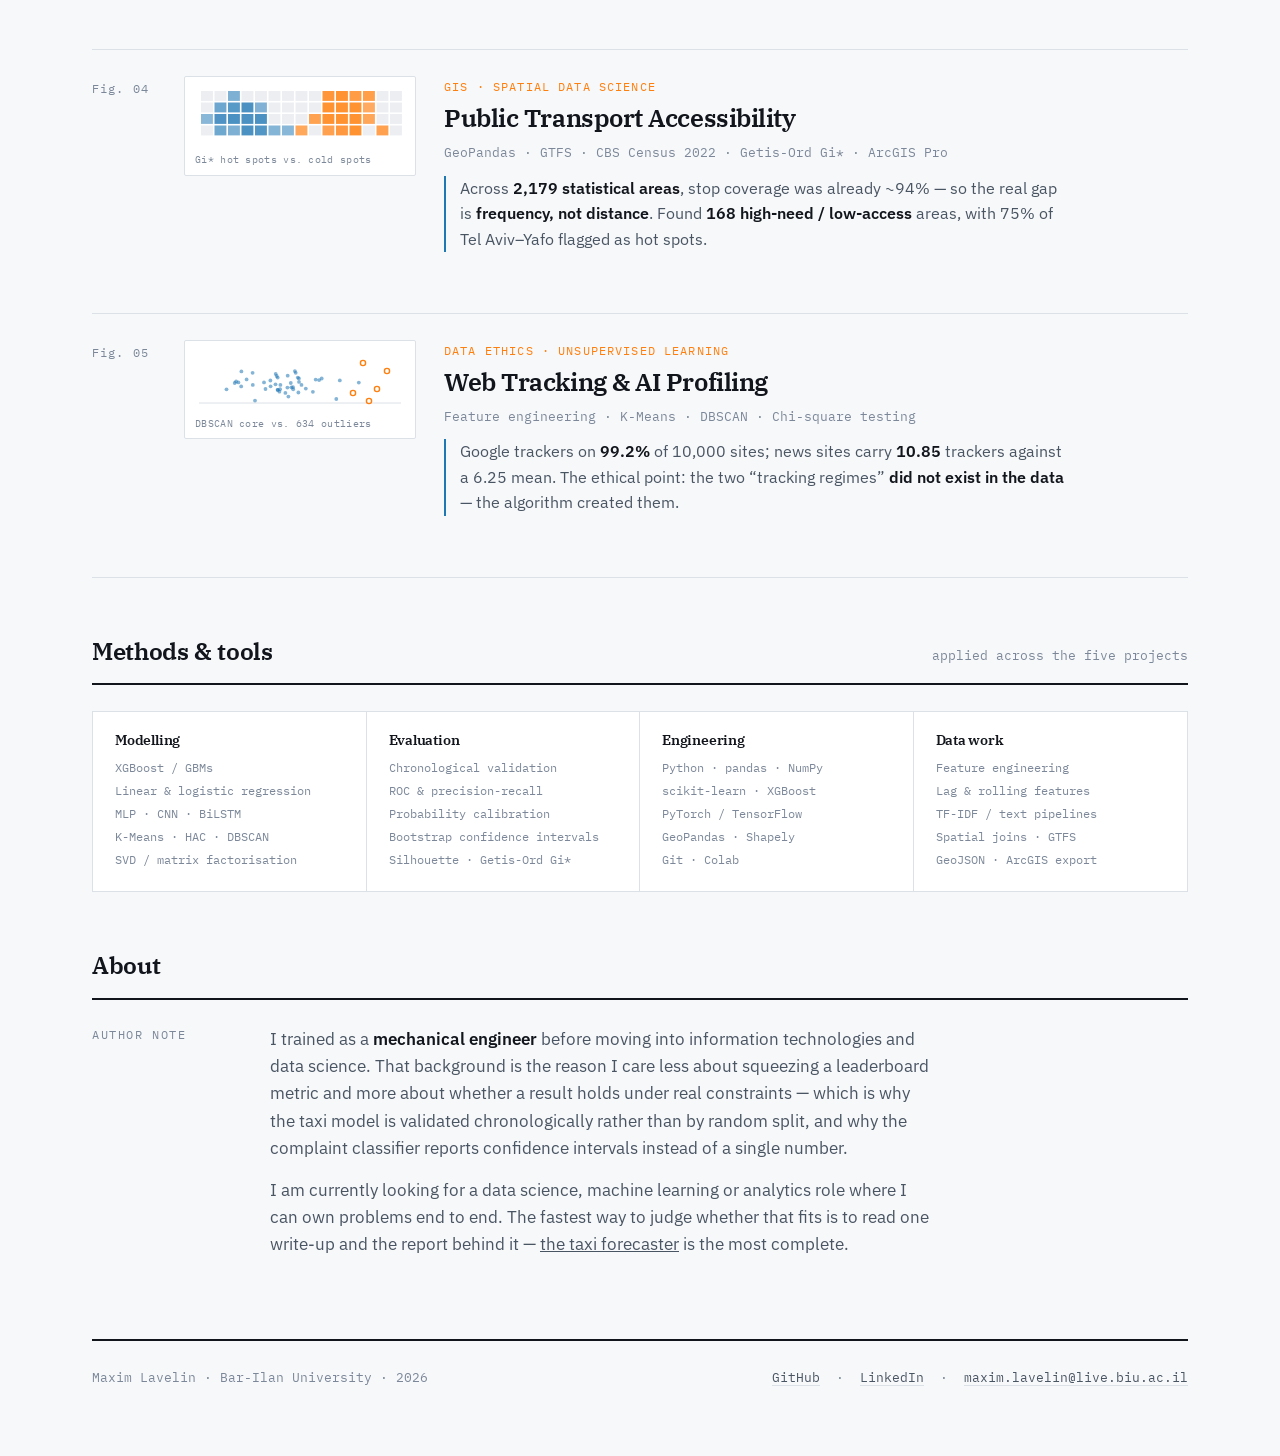
==== commit c17daa1c: "Add files via upload" ====
--- a/index.html
+++ b/index.html
@@ -292,7 +292,8 @@
 table.metrics tr.best td.num{ color:var(--plot-blue); font-weight:600; }
 
 figure.fig{ margin:22px 0 6px; }
-figure.fig img{ border:1px solid var(--rule); background:var(--paper-2); border-radius:2px; }
+figure.fig img{ border:1px solid var(--rule); background:var(--paper-2); border-radius:2px;
+  max-height:440px; width:auto; max-width:100%; margin:0 auto; }
 figure.fig figcaption{
   font-family:'IBM Plex Mono', monospace; font-size:12px;
   color:var(--ink-faint); margin-top:9px;
@@ -402,13 +403,13 @@
       <div class="r-fig">Fig. 02</div>
       <div class="r-chart">
         <svg viewBox="0 0 210 62" xmlns="http://www.w3.org/2000/svg" role="img" aria-hidden="true" fill="none"><line x1="4" y1="54" x2="206" y2="54" stroke="#DCE1E8" stroke-width="1"/><line x1="4" y1="54.0" x2="206.0" y2="6" stroke="#C6CDD6" stroke-width="1" stroke-dasharray="3 3"/><path d="M 4.0,54.0 L 9.1,45.8 L 14.1,39.0 L 19.1,33.3 L 24.2,28.7 L 29.2,24.8 L 34.3,21.6 L 39.3,18.9 L 44.4,16.7 L 49.5,14.9 L 54.5,13.4 L 59.6,12.1 L 64.6,11.1 L 69.7,10.2 L 74.7,9.5 L 79.8,8.9 L 84.8,8.4 L 89.8,8.0 L 94.9,7.6 L 99.9,7.4 L 105.0,7.1 L 110.1,6.9 L 115.1,6.8 L 120.1,6.6 L 125.2,6.5 L 130.2,6.4 L 135.3,6.4 L 140.4,6.3 L 145.4,6.3 L 150.4,6.2 L 155.5,6.2 L 160.6,6.1 L 165.6,6.1 L 170.6,6.1 L 175.7,6.1 L 180.8,6.1 L 185.8,6.1 L 190.9,6.0 L 195.9,6.0 L 200.9,6.0 L 206.0,6.0 L 206.0,54.0 L 4,54.0 Z" fill="#1F77B4" fill-opacity=".10"/><path d="M 4.0,54.0 L 9.1,45.8 L 14.1,39.0 L 19.1,33.3 L 24.2,28.7 L 29.2,24.8 L 34.3,21.6 L 39.3,18.9 L 44.4,16.7 L 49.5,14.9 L 54.5,13.4 L 59.6,12.1 L 64.6,11.1 L 69.7,10.2 L 74.7,9.5 L 79.8,8.9 L 84.8,8.4 L 89.8,8.0 L 94.9,7.6 L 99.9,7.4 L 105.0,7.1 L 110.1,6.9 L 115.1,6.8 L 120.1,6.6 L 125.2,6.5 L 130.2,6.4 L 135.3,6.4 L 140.4,6.3 L 145.4,6.3 L 150.4,6.2 L 155.5,6.2 L 160.6,6.1 L 165.6,6.1 L 170.6,6.1 L 175.7,6.1 L 180.8,6.1 L 185.8,6.1 L 190.9,6.0 L 195.9,6.0 L 200.9,6.0 L 206.0,6.0" stroke="#1F77B4" stroke-width="1.7"/></svg>
-        <div class="cap">ROC curve, held-out test set</div>
+        <div class="cap">ROC curves, held-out test set</div>
       </div>
       <div class="r-body">
         <div class="r-domain">Deep learning · NLP</div>
         <h3 class="r-title">Vehicle Safety Intelligence</h3>
-        <div class="r-stack">TF-IDF · MLP / CNN / BiLSTM · ROC & PR · Calibration · Bootstrap CIs</div>
-        <div class="r-result">Classified <b>~300,000</b> NHTSA complaints, comparing MLP, CNN and BiLSTM with calibration and bootstrap confidence intervals rather than a single accuracy number.</div>
+        <div class="r-stack">TF-IDF · CNN · BiLSTM · Isotonic calibration · Bootstrap CIs</div>
+        <div class="r-result">Predicts whether a complaint describes a <b>serious</b> safety failure from its text alone. The regularised CNN reached <b>0.9513 ROC-AUC</b> on a 6.61% positive rate — and isotonic calibration cut the Brier score from 0.0291 to <b>0.0232</b>.</div>
         <div class="r-go">Read the write-up &nbsp;→</div>
       </div>
     </a>
@@ -416,13 +417,13 @@
       <div class="r-fig">Fig. 03</div>
       <div class="r-chart">
         <svg viewBox="0 0 210 62" xmlns="http://www.w3.org/2000/svg" role="img" aria-hidden="true" fill="none"><line x1="4" y1="54" x2="206" y2="54" stroke="#DCE1E8" stroke-width="1"/><circle cx="51.2" cy="23.6" r="1.9" fill="#1F77B4" fill-opacity=".65"/><circle cx="51.6" cy="17.8" r="1.9" fill="#1F77B4" fill-opacity=".65"/><circle cx="41.0" cy="18.5" r="1.9" fill="#1F77B4" fill-opacity=".65"/><circle cx="71.7" cy="23.0" r="1.9" fill="#1F77B4" fill-opacity=".65"/><circle cx="70.6" cy="21.7" r="1.9" fill="#1F77B4" fill-opacity=".65"/><circle cx="60.9" cy="21.3" r="1.9" fill="#1F77B4" fill-opacity=".65"/><circle cx="30.0" cy="26.0" r="1.9" fill="#1F77B4" fill-opacity=".65"/><circle cx="62.6" cy="23.5" r="1.9" fill="#1F77B4" fill-opacity=".65"/><circle cx="29.6" cy="7.8" r="1.9" fill="#1F77B4" fill-opacity=".65"/><circle cx="41.7" cy="16.7" r="1.9" fill="#1F77B4" fill-opacity=".65"/><circle cx="59.6" cy="19.7" r="1.9" fill="#1F77B4" fill-opacity=".65"/><circle cx="62.8" cy="15.5" r="1.9" fill="#1F77B4" fill-opacity=".65"/><circle cx="59.6" cy="22.8" r="1.9" fill="#1F77B4" fill-opacity=".65"/><circle cx="45.1" cy="32.0" r="1.9" fill="#1F77B4" fill-opacity=".65"/><circle cx="63.3" cy="28.4" r="1.9" fill="#1F77B4" fill-opacity=".65"/><circle cx="45.7" cy="14.8" r="1.9" fill="#1F77B4" fill-opacity=".65"/><circle cx="55" cy="20" r="3.4" fill="none" stroke="#1F77B4" stroke-width="1.3"/><circle cx="99.8" cy="37.3" r="1.9" fill="#FF7F0E" fill-opacity=".65"/><circle cx="114.5" cy="39.7" r="1.9" fill="#FF7F0E" fill-opacity=".65"/><circle cx="98.3" cy="31.3" r="1.9" fill="#FF7F0E" fill-opacity=".65"/><circle cx="97.2" cy="46.5" r="1.9" fill="#FF7F0E" fill-opacity=".65"/><circle cx="92.9" cy="39.7" r="1.9" fill="#FF7F0E" fill-opacity=".65"/><circle cx="111.4" cy="27.6" r="1.9" fill="#FF7F0E" fill-opacity=".65"/><circle cx="105.7" cy="47.1" r="1.9" fill="#FF7F0E" fill-opacity=".65"/><circle cx="74.8" cy="35.7" r="1.9" fill="#FF7F0E" fill-opacity=".65"/><circle cx="103.4" cy="32.3" r="1.9" fill="#FF7F0E" fill-opacity=".65"/><circle cx="112.5" cy="37.6" r="1.9" fill="#FF7F0E" fill-opacity=".65"/><circle cx="83.0" cy="43.8" r="1.9" fill="#FF7F0E" fill-opacity=".65"/><circle cx="115.0" cy="44.6" r="1.9" fill="#FF7F0E" fill-opacity=".65"/><circle cx="126.6" cy="40.5" r="1.9" fill="#FF7F0E" fill-opacity=".65"/><circle cx="106.8" cy="28.9" r="1.9" fill="#FF7F0E" fill-opacity=".65"/><circle cx="114.2" cy="33.7" r="1.9" fill="#FF7F0E" fill-opacity=".65"/><circle cx="98.2" cy="29.1" r="1.9" fill="#FF7F0E" fill-opacity=".65"/><circle cx="105" cy="38" r="3.4" fill="none" stroke="#FF7F0E" stroke-width="1.3"/><circle cx="145.5" cy="12.3" r="1.9" fill="#2CA02C" fill-opacity=".65"/><circle cx="179.3" cy="6.0" r="1.9" fill="#2CA02C" fill-opacity=".65"/><circle cx="138.1" cy="17.7" r="1.9" fill="#2CA02C" fill-opacity=".65"/><circle cx="181.7" cy="20.0" r="1.9" fill="#2CA02C" fill-opacity=".65"/><circle cx="131.5" cy="6.0" r="1.9" fill="#2CA02C" fill-opacity=".65"/><circle cx="165.4" cy="10.8" r="1.9" fill="#2CA02C" fill-opacity=".65"/><circle cx="143.2" cy="22.8" r="1.9" fill="#2CA02C" fill-opacity=".65"/><circle cx="176.5" cy="17.1" r="1.9" fill="#2CA02C" fill-opacity=".65"/><circle cx="163.7" cy="19.0" r="1.9" fill="#2CA02C" fill-opacity=".65"/><circle cx="183.9" cy="20.3" r="1.9" fill="#2CA02C" fill-opacity=".65"/><circle cx="167.8" cy="19.8" r="1.9" fill="#2CA02C" fill-opacity=".65"/><circle cx="136.5" cy="25.0" r="1.9" fill="#2CA02C" fill-opacity=".65"/><circle cx="174.3" cy="19.7" r="1.9" fill="#2CA02C" fill-opacity=".65"/><circle cx="130.4" cy="11.6" r="1.9" fill="#2CA02C" fill-opacity=".65"/><circle cx="172.6" cy="6.0" r="1.9" fill="#2CA02C" fill-opacity=".65"/><circle cx="157.2" cy="23.1" r="1.9" fill="#2CA02C" fill-opacity=".65"/><circle cx="160" cy="16" r="3.4" fill="none" stroke="#2CA02C" stroke-width="1.3"/></svg>
-        <div class="cap">Segments in RFM space</div>
+        <div class="cap">PCA projection, 86.1% of variance</div>
       </div>
       <div class="r-body">
         <div class="r-domain">Unsupervised learning · Customer analytics</div>
         <h3 class="r-title">Retail Consultant</h3>
-        <div class="r-stack">RFM · K-Means / HAC · Apriori · LOF · SVD recommender</div>
-        <div class="r-result">One pipeline covering segmentation, cross-sell rules, anomaly detection and recommendations on ~1M Online Retail II transactions.</div>
+        <div class="r-stack">PCA · K-Means vs. HAC · Apriori · STL · LOF · SVD</div>
+        <div class="r-result">HAC beat K-Means on silhouette <b>0.604 vs. 0.321</b>, splitting 5,878 customers into 5,871 retail and just <b>7 wholesale buyers</b> — who turned out to be every single anomaly the outlier detector flagged in that segment.</div>
         <div class="r-go">Read the write-up &nbsp;→</div>
       </div>
     </a>
@@ -435,8 +436,8 @@
       <div class="r-body">
         <div class="r-domain">GIS · Spatial data science</div>
         <h3 class="r-title">Public Transport Accessibility</h3>
-        <div class="r-stack">GeoPandas · GTFS · Census 2022 · 400m buffers · Getis-Ord Gi*</div>
-        <div class="r-result">Combined census and transit-schedule data into an accessibility index, using Getis-Ord Gi* to flag statistically significant transit deserts — exported ready for ArcGIS.</div>
+        <div class="r-stack">GeoPandas · GTFS · CBS Census 2022 · Getis-Ord Gi* · ArcGIS Pro</div>
+        <div class="r-result">Across <b>2,179 statistical areas</b>, stop coverage was already ~94% — so the real gap is <b>frequency, not distance</b>. Found <b>168 high-need / low-access</b> areas, with 75% of Tel Aviv&ndash;Yafo flagged as hot spots.</div>
         <div class="r-go">Read the write-up &nbsp;→</div>
       </div>
     </a>
@@ -444,13 +445,13 @@
       <div class="r-fig">Fig. 05</div>
       <div class="r-chart">
         <svg viewBox="0 0 210 62" xmlns="http://www.w3.org/2000/svg" role="img" aria-hidden="true" fill="none"><line x1="4" y1="54" x2="206" y2="54" stroke="#DCE1E8" stroke-width="1"/><circle cx="46.2" cy="37.4" r="1.9" fill="#1F77B4" fill-opacity=".55"/><circle cx="103.9" cy="29.4" r="1.9" fill="#1F77B4" fill-opacity=".55"/><circle cx="43.4" cy="33.4" r="1.9" fill="#1F77B4" fill-opacity=".55"/><circle cx="90.4" cy="43.9" r="1.9" fill="#1F77B4" fill-opacity=".55"/><circle cx="46.4" cy="22.4" r="1.9" fill="#1F77B4" fill-opacity=".55"/><circle cx="96.4" cy="38.3" r="1.9" fill="#1F77B4" fill-opacity=".55"/><circle cx="117.9" cy="42.8" r="1.9" fill="#1F77B4" fill-opacity=".55"/><circle cx="75.4" cy="31.5" r="1.9" fill="#1F77B4" fill-opacity=".55"/><circle cx="144.8" cy="31.4" r="1.9" fill="#1F77B4" fill-opacity=".55"/><circle cx="57.6" cy="23.8" r="1.9" fill="#1F77B4" fill-opacity=".55"/><circle cx="80.5" cy="35.3" r="1.9" fill="#1F77B4" fill-opacity=".55"/><circle cx="69.0" cy="33.4" r="1.9" fill="#1F77B4" fill-opacity=".55"/><circle cx="85.1" cy="40.2" r="1.9" fill="#1F77B4" fill-opacity=".55"/><circle cx="106.5" cy="35.9" r="1.9" fill="#1F77B4" fill-opacity=".55"/><circle cx="31.5" cy="40.3" r="1.9" fill="#1F77B4" fill-opacity=".55"/><circle cx="41.1" cy="32.5" r="1.9" fill="#1F77B4" fill-opacity=".55"/><circle cx="39.7" cy="34.0" r="1.9" fill="#1F77B4" fill-opacity=".55"/><circle cx="57.8" cy="35.9" r="1.9" fill="#1F77B4" fill-opacity=".55"/><circle cx="163.8" cy="33.6" r="1.9" fill="#1F77B4" fill-opacity=".55"/><circle cx="99.9" cy="22.1" r="1.9" fill="#1F77B4" fill-opacity=".55"/><circle cx="70.5" cy="40.0" r="1.9" fill="#1F77B4" fill-opacity=".55"/><circle cx="75.6" cy="37.3" r="1.9" fill="#1F77B4" fill-opacity=".55"/><circle cx="80.7" cy="24.9" r="1.9" fill="#1F77B4" fill-opacity=".55"/><circle cx="92.7" cy="26.7" r="1.9" fill="#1F77B4" fill-opacity=".55"/><circle cx="126.7" cy="29.5" r="1.9" fill="#1F77B4" fill-opacity=".55"/><circle cx="95.8" cy="34.0" r="1.9" fill="#1F77B4" fill-opacity=".55"/><circle cx="102.8" cy="28.6" r="1.9" fill="#1F77B4" fill-opacity=".55"/><circle cx="104.0" cy="32.9" r="1.9" fill="#1F77B4" fill-opacity=".55"/><circle cx="110.8" cy="39.6" r="1.9" fill="#1F77B4" fill-opacity=".55"/><circle cx="81.7" cy="27.0" r="1.9" fill="#1F77B4" fill-opacity=".55"/><circle cx="98.0" cy="38.2" r="1.9" fill="#1F77B4" fill-opacity=".55"/><circle cx="120.7" cy="30.6" r="1.9" fill="#1F77B4" fill-opacity=".55"/><circle cx="92.4" cy="38.6" r="1.9" fill="#1F77B4" fill-opacity=".55"/><circle cx="85.4" cy="35.9" r="1.9" fill="#1F77B4" fill-opacity=".55"/><circle cx="82.7" cy="28.6" r="1.9" fill="#1F77B4" fill-opacity=".55"/><circle cx="51.6" cy="30.4" r="1.9" fill="#1F77B4" fill-opacity=".55"/><circle cx="93.4" cy="47.6" r="1.9" fill="#1F77B4" fill-opacity=".55"/><circle cx="103.4" cy="43.5" r="1.9" fill="#1F77B4" fill-opacity=".55"/><circle cx="98.2" cy="40.3" r="1.9" fill="#1F77B4" fill-opacity=".55"/><circle cx="82.8" cy="40.9" r="1.9" fill="#1F77B4" fill-opacity=".55"/><circle cx="124.1" cy="31.1" r="1.9" fill="#1F77B4" fill-opacity=".55"/><circle cx="60.0" cy="51.6" r="1.9" fill="#1F77B4" fill-opacity=".55"/><circle cx="84.4" cy="42.7" r="1.9" fill="#1F77B4" fill-opacity=".55"/><circle cx="100.7" cy="23.8" r="1.9" fill="#1F77B4" fill-opacity=".55"/><circle cx="141.3" cy="50.0" r="1.9" fill="#1F77B4" fill-opacity=".55"/><circle cx="82.6" cy="40.8" r="1.9" fill="#1F77B4" fill-opacity=".55"/><circle cx="168" cy="14" r="2.6" fill="none" stroke="#FF7F0E" stroke-width="1.4"/><circle cx="182" cy="40" r="2.6" fill="none" stroke="#FF7F0E" stroke-width="1.4"/><circle cx="158" cy="44" r="2.6" fill="none" stroke="#FF7F0E" stroke-width="1.4"/><circle cx="192" cy="22" r="2.6" fill="none" stroke="#FF7F0E" stroke-width="1.4"/><circle cx="174" cy="52" r="2.6" fill="none" stroke="#FF7F0E" stroke-width="1.4"/></svg>
-        <div class="cap">DBSCAN core vs. outliers</div>
+        <div class="cap">DBSCAN core vs. 634 outliers</div>
       </div>
       <div class="r-body">
         <div class="r-domain">Data ethics · Unsupervised learning</div>
         <h3 class="r-title">Web Tracking & AI Profiling</h3>
-        <div class="r-stack">StandardScaler · K-Means · DBSCAN · Statistical testing</div>
-        <div class="r-result">Clustered ~10,000 websites by tracking behaviour, turning a familiar claim about surveillance into measured, testable structure.</div>
+        <div class="r-stack">Feature engineering · K-Means · DBSCAN · Chi-square testing</div>
+        <div class="r-result">Google trackers on <b>99.2%</b> of 10,000 sites; news sites carry <b>10.85</b> trackers against a 6.25 mean. The ethical point: the two &ldquo;tracking regimes&rdquo; <b>did not exist in the data</b> — the algorithm created them.</div>
         <div class="r-go">Read the write-up &nbsp;→</div>
       </div>
     </a>
--- a/assets/style.css
+++ b/assets/style.css
@@ -280,7 +280,8 @@
 table.metrics tr.best td.num{ color:var(--plot-blue); font-weight:600; }
 
 figure.fig{ margin:22px 0 6px; }
-figure.fig img{ border:1px solid var(--rule); background:var(--paper-2); border-radius:2px; }
+figure.fig img{ border:1px solid var(--rule); background:var(--paper-2); border-radius:2px;
+  max-height:440px; width:auto; max-width:100%; margin:0 auto; }
 figure.fig figcaption{
   font-family:'IBM Plex Mono', monospace; font-size:12px;
   color:var(--ink-faint); margin-top:9px;
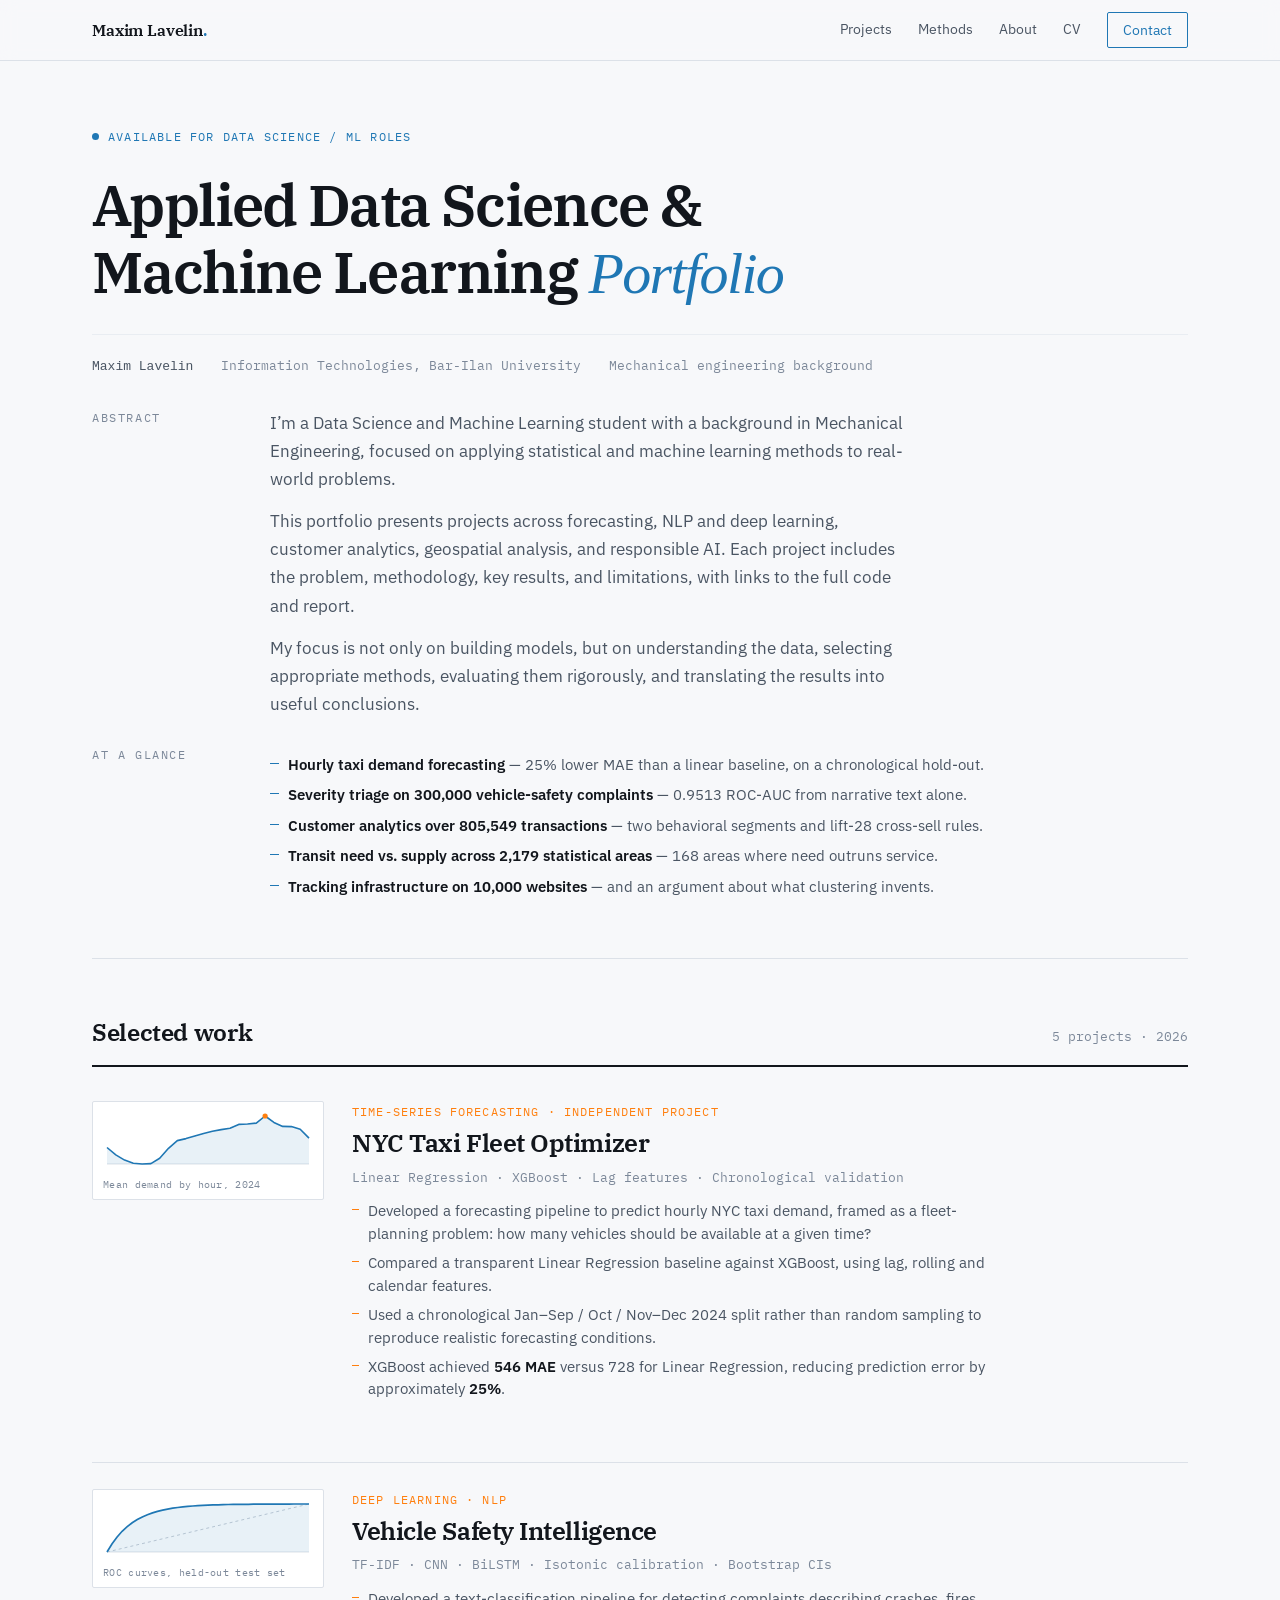
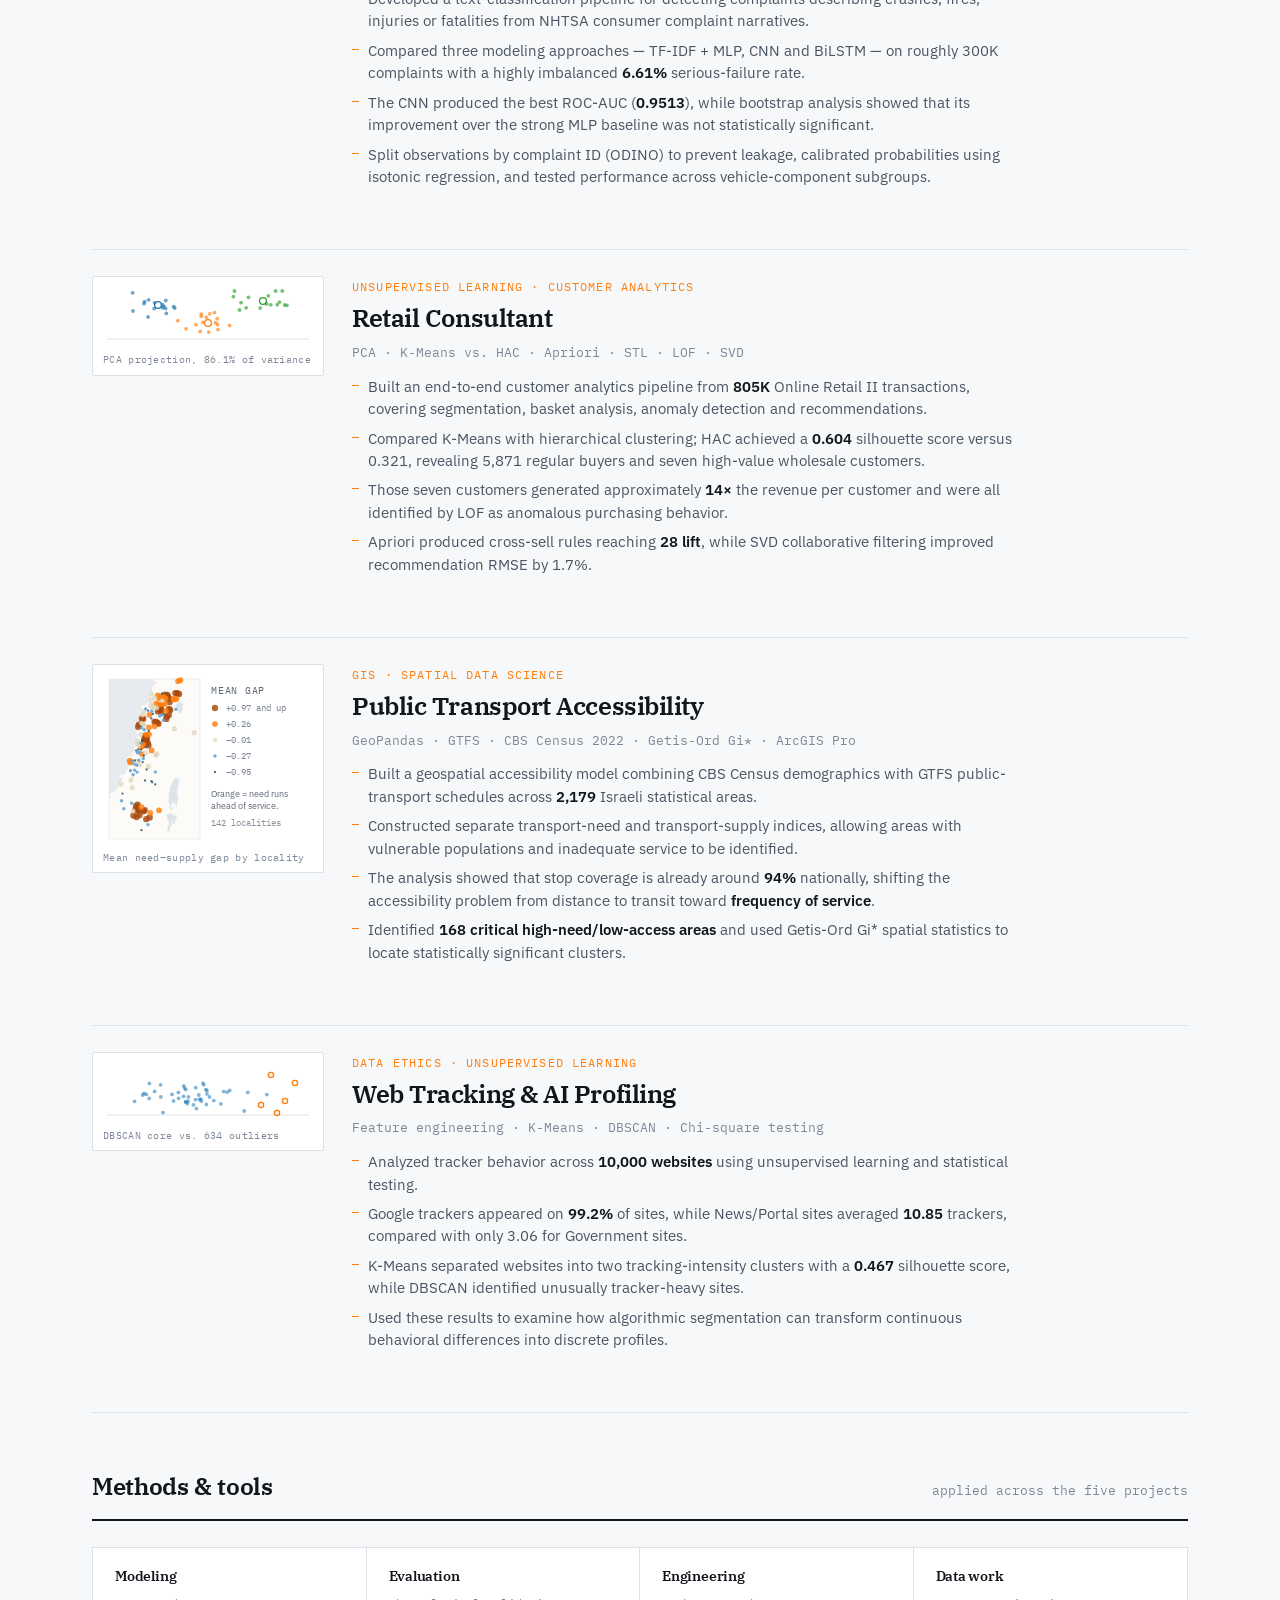
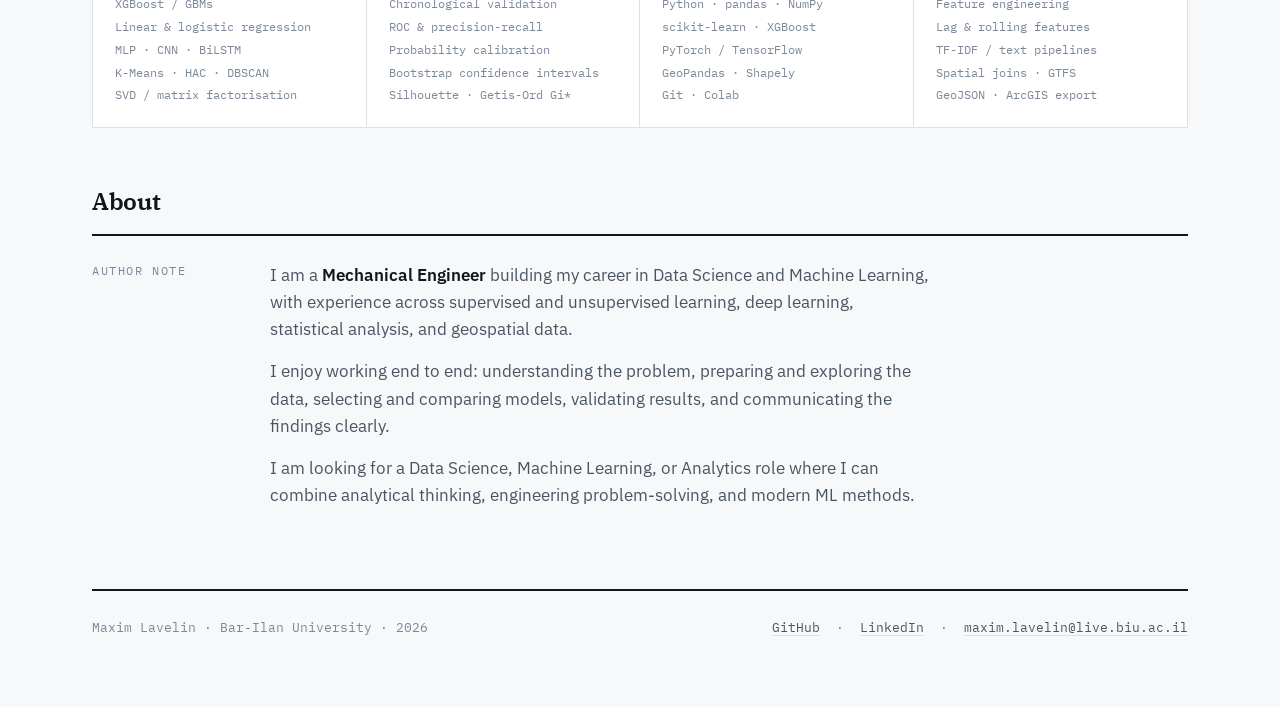
==== commit 5a08e346: "Add files via upload" ====
--- a/index.html
+++ b/index.html
@@ -4,7 +4,7 @@
 <meta charset="UTF-8">
 <meta name="viewport" content="width=device-width, initial-scale=1.0">
 <meta name="color-scheme" content="light only">
-<title>Maxim Lavelin — Data Science & Machine Learning Portfolio</title>
+<title>Maxim Lavelin — Applied Data Science & Machine Learning Portfolio</title>
 <meta name="description" content="Five end-to-end data science projects: demand forecasting, deep learning on text, customer analytics, spatial analysis, and data ethics.">
 <link rel="preconnect" href="https://fonts.googleapis.com">
 <link rel="preconnect" href="https://fonts.gstatic.com" crossorigin>
@@ -143,7 +143,7 @@
 .rows{ border-top:0; }
 .row{
   display:grid;
-  grid-template-columns:64px 232px 1fr;
+  grid-template-columns:232px 1fr;
   gap:28px;
   align-items:start;
   padding:26px 0 26px;
@@ -161,11 +161,6 @@
 .row:hover .r-title{ color:var(--plot-blue); }
 .row:hover .r-go{ opacity:1; transform:translateX(0); }
 
-.r-fig{
-  font-family:'IBM Plex Mono', monospace;
-  font-size:11.5px; letter-spacing:.1em; color:var(--ink-faint);
-  padding-top:4px;
-}
 .r-chart{
   border:1px solid var(--rule);
   background:var(--paper-2);
@@ -326,8 +321,7 @@
   .hero{ padding:56px 0 44px; }
   .abstract, .about, .doc{ grid-template-columns:1fr; gap:12px; }
   .row{ grid-template-columns:1fr; gap:16px; padding:26px 0; }
-  .r-fig{ padding-top:0; }
-  .r-chart{ max-width:280px; }
+    .r-chart{ max-width:280px; }
   .r-go{ opacity:1; transform:none; }
   .nav-links{ gap:16px; font-size:13px; }
   .nav-links a.hide-sm{ display:none; }
@@ -336,6 +330,40 @@
   .methods{ grid-template-columns:1fr; }
   .method{ border-right:0; border-bottom:1px solid var(--rule); }
   .method:last-child{ border-bottom:0; }
+}
+
+
+/* ---------- homepage row: supporting points ---------- */
+.r-points{ list-style:none; margin:12px 0 0; max-width:66ch; }
+.r-points li{
+  position:relative; padding-left:16px; margin:7px 0;
+  font-size:14.5px; line-height:1.55; color:var(--ink-soft);
+}
+.r-points li::before{
+  content:''; position:absolute; left:0; top:.62em;
+  width:7px; height:1px; background:var(--plot-orange);
+}
+.r-points b{ color:var(--ink); font-weight:600; }
+
+/* ---------- hero: at-a-glance summary ---------- */
+.glance{
+  margin-top:28px;
+  display:grid; grid-template-columns:150px 1fr; gap:28px;
+  align-items:start;
+}
+.glance ul{ list-style:none; max-width:72ch; }
+.glance li{
+  position:relative; padding-left:18px; margin:8px 0;
+  font-size:15px; line-height:1.5; color:var(--ink-soft);
+}
+.glance li::before{
+  content:''; position:absolute; left:0; top:.6em;
+  width:9px; height:1px; background:var(--plot-blue);
+}
+.glance b{ color:var(--ink); font-weight:600; }
+
+@media (max-width:860px){
+  .glance{ grid-template-columns:1fr; gap:10px; }
 }
 </style>
 </head>
@@ -357,7 +385,7 @@
 
   <header class="hero">
     <div class="status">Available for data science / ML roles</div>
-    <h1>Five projects taken from raw data to a <span class="thin">decision someone could act on.</span></h1>
+    <h1>Applied Data Science &amp; Machine Learning <span class="thin">Portfolio</span></h1>
 
     <div class="byline">
       <span><b>Maxim Lavelin</b></span>
@@ -368,14 +396,27 @@
     <div class="abstract">
       <div class="label">Abstract</div>
       <div>
-        <p>I build the whole pipeline: sourcing and cleaning the data, choosing a model that fits the
-        constraint rather than the trend, and evaluating it in a way that would survive contact with
-        production. Each project below is written up the way I would hand it to a colleague — what the
-        problem was, what I chose and why, what the numbers came out as, and where it falls short.</p>
-        <p>The work spans supervised forecasting, deep learning on unstructured text, unsupervised
-        segmentation, geospatial statistics, and the ethics of systems that profile people. Full reports
-        and notebooks are linked from every write-up.</p>
-      </div>
+        <p>I&rsquo;m a Data Science and Machine Learning student with a background in Mechanical
+        Engineering, focused on applying statistical and machine learning methods to real-world
+        problems.</p>
+        <p>This portfolio presents projects across forecasting, NLP and deep learning, customer
+        analytics, geospatial analysis, and responsible AI. Each project includes the problem,
+        methodology, key results, and limitations, with links to the full code and report.</p>
+        <p>My focus is not only on building models, but on understanding the data, selecting
+        appropriate methods, evaluating them rigorously, and translating the results into useful
+        conclusions.</p>
+      </div>
+    </div>
+
+    <div class="glance">
+      <div class="label">At a glance</div>
+      <ul>
+        <li><b>Hourly taxi demand forecasting</b> &mdash; 25% lower MAE than a linear baseline, on a chronological hold-out.</li>
+        <li><b>Severity triage on 300,000 vehicle-safety complaints</b> &mdash; 0.9513 ROC-AUC from narrative text alone.</li>
+        <li><b>Customer analytics over 805,549 transactions</b> &mdash; two behavioral segments and lift-28 cross-sell rules.</li>
+        <li><b>Transit need vs. supply across 2,179 statistical areas</b> &mdash; 168 areas where need outruns service.</li>
+        <li><b>Tracking infrastructure on 10,000 websites</b> &mdash; and an argument about what clustering invents.</li>
+      </ul>
     </div>
   </header>
 
@@ -386,7 +427,6 @@
     </div>
     <div class="rows">
     <a class="row" href="projects/nyc-taxi.html">
-      <div class="r-fig">Fig. 01</div>
       <div class="r-chart">
         <svg viewBox="0 0 210 62" xmlns="http://www.w3.org/2000/svg" role="img" aria-hidden="true" fill="none"><line x1="4" y1="54" x2="206" y2="54" stroke="#DCE1E8" stroke-width="1"/><path d="M 4.0,37.5 L 12.8,44.9 L 21.6,50.1 L 30.3,53.2 L 39.1,54.0 L 47.9,53.6 L 56.7,48.2 L 65.5,38.3 L 74.3,30.6 L 83.0,28.6 L 91.8,26.1 L 100.6,23.5 L 109.4,21.2 L 118.2,19.6 L 127.0,18.2 L 135.7,14.4 L 144.5,14.0 L 153.3,13.1 L 162.1,6.0 L 170.9,12.4 L 179.7,16.4 L 188.4,16.6 L 197.2,19.2 L 206.0,28.1 L 206.0,54.0 L 4.0,54.0 Z" fill="#1F77B4" fill-opacity=".10"/><path d="M 4.0,37.5 L 12.8,44.9 L 21.6,50.1 L 30.3,53.2 L 39.1,54.0 L 47.9,53.6 L 56.7,48.2 L 65.5,38.3 L 74.3,30.6 L 83.0,28.6 L 91.8,26.1 L 100.6,23.5 L 109.4,21.2 L 118.2,19.6 L 127.0,18.2 L 135.7,14.4 L 144.5,14.0 L 153.3,13.1 L 162.1,6.0 L 170.9,12.4 L 179.7,16.4 L 188.4,16.6 L 197.2,19.2 L 206.0,28.1" stroke="#1F77B4" stroke-width="1.6" stroke-linejoin="round"/><circle cx="162.1" cy="6.0" r="2.6" fill="#FF7F0E"/></svg>
         <div class="cap">Mean demand by hour, 2024</div>
@@ -395,12 +435,11 @@
         <div class="r-domain">Time-series forecasting · Independent project</div>
         <h3 class="r-title">NYC Taxi Fleet Optimizer</h3>
         <div class="r-stack">Linear Regression · XGBoost · Lag features · Chronological validation</div>
-        <div class="r-result">XGBoost cut mean absolute error <b>~25%</b> below the linear baseline (728 → 546 rides/hr) on a strict chronological hold-out.</div>
+        <ul class="r-points"><li>Developed a forecasting pipeline to predict hourly NYC taxi demand, framed as a fleet-planning problem: how many vehicles should be available at a given time?</li><li>Compared a transparent Linear Regression baseline against XGBoost, using lag, rolling and calendar features.</li><li>Used a chronological Jan&ndash;Sep / Oct / Nov&ndash;Dec 2024 split rather than random sampling to reproduce realistic forecasting conditions.</li><li>XGBoost achieved <b>546 MAE</b> versus 728 for Linear Regression, reducing prediction error by approximately <b>25%</b>.</li></ul>
         <div class="r-go">Read the write-up &nbsp;→</div>
       </div>
     </a>
     <a class="row" href="projects/vehicle-safety.html">
-      <div class="r-fig">Fig. 02</div>
       <div class="r-chart">
         <svg viewBox="0 0 210 62" xmlns="http://www.w3.org/2000/svg" role="img" aria-hidden="true" fill="none"><line x1="4" y1="54" x2="206" y2="54" stroke="#DCE1E8" stroke-width="1"/><line x1="4" y1="54.0" x2="206.0" y2="6" stroke="#C6CDD6" stroke-width="1" stroke-dasharray="3 3"/><path d="M 4.0,54.0 L 9.1,45.8 L 14.1,39.0 L 19.1,33.3 L 24.2,28.7 L 29.2,24.8 L 34.3,21.6 L 39.3,18.9 L 44.4,16.7 L 49.5,14.9 L 54.5,13.4 L 59.6,12.1 L 64.6,11.1 L 69.7,10.2 L 74.7,9.5 L 79.8,8.9 L 84.8,8.4 L 89.8,8.0 L 94.9,7.6 L 99.9,7.4 L 105.0,7.1 L 110.1,6.9 L 115.1,6.8 L 120.1,6.6 L 125.2,6.5 L 130.2,6.4 L 135.3,6.4 L 140.4,6.3 L 145.4,6.3 L 150.4,6.2 L 155.5,6.2 L 160.6,6.1 L 165.6,6.1 L 170.6,6.1 L 175.7,6.1 L 180.8,6.1 L 185.8,6.1 L 190.9,6.0 L 195.9,6.0 L 200.9,6.0 L 206.0,6.0 L 206.0,54.0 L 4,54.0 Z" fill="#1F77B4" fill-opacity=".10"/><path d="M 4.0,54.0 L 9.1,45.8 L 14.1,39.0 L 19.1,33.3 L 24.2,28.7 L 29.2,24.8 L 34.3,21.6 L 39.3,18.9 L 44.4,16.7 L 49.5,14.9 L 54.5,13.4 L 59.6,12.1 L 64.6,11.1 L 69.7,10.2 L 74.7,9.5 L 79.8,8.9 L 84.8,8.4 L 89.8,8.0 L 94.9,7.6 L 99.9,7.4 L 105.0,7.1 L 110.1,6.9 L 115.1,6.8 L 120.1,6.6 L 125.2,6.5 L 130.2,6.4 L 135.3,6.4 L 140.4,6.3 L 145.4,6.3 L 150.4,6.2 L 155.5,6.2 L 160.6,6.1 L 165.6,6.1 L 170.6,6.1 L 175.7,6.1 L 180.8,6.1 L 185.8,6.1 L 190.9,6.0 L 195.9,6.0 L 200.9,6.0 L 206.0,6.0" stroke="#1F77B4" stroke-width="1.7"/></svg>
         <div class="cap">ROC curves, held-out test set</div>
@@ -409,12 +448,11 @@
         <div class="r-domain">Deep learning · NLP</div>
         <h3 class="r-title">Vehicle Safety Intelligence</h3>
         <div class="r-stack">TF-IDF · CNN · BiLSTM · Isotonic calibration · Bootstrap CIs</div>
-        <div class="r-result">Predicts whether a complaint describes a <b>serious</b> safety failure from its text alone. The regularised CNN reached <b>0.9513 ROC-AUC</b> on a 6.61% positive rate — and isotonic calibration cut the Brier score from 0.0291 to <b>0.0232</b>.</div>
+        <ul class="r-points"><li>Developed a text-classification pipeline for detecting complaints describing crashes, fires, injuries or fatalities from NHTSA consumer complaint narratives.</li><li>Compared three modeling approaches &mdash; TF-IDF&nbsp;+&nbsp;MLP, CNN and BiLSTM &mdash; on roughly 300K complaints with a highly imbalanced <b>6.61%</b> serious-failure rate.</li><li>The CNN produced the best ROC-AUC (<b>0.9513</b>), while bootstrap analysis showed that its improvement over the strong MLP baseline was not statistically significant.</li><li>Split observations by complaint ID (ODINO) to prevent leakage, calibrated probabilities using isotonic regression, and tested performance across vehicle-component subgroups.</li></ul>
         <div class="r-go">Read the write-up &nbsp;→</div>
       </div>
     </a>
     <a class="row" href="projects/retail-consultant.html">
-      <div class="r-fig">Fig. 03</div>
       <div class="r-chart">
         <svg viewBox="0 0 210 62" xmlns="http://www.w3.org/2000/svg" role="img" aria-hidden="true" fill="none"><line x1="4" y1="54" x2="206" y2="54" stroke="#DCE1E8" stroke-width="1"/><circle cx="51.2" cy="23.6" r="1.9" fill="#1F77B4" fill-opacity=".65"/><circle cx="51.6" cy="17.8" r="1.9" fill="#1F77B4" fill-opacity=".65"/><circle cx="41.0" cy="18.5" r="1.9" fill="#1F77B4" fill-opacity=".65"/><circle cx="71.7" cy="23.0" r="1.9" fill="#1F77B4" fill-opacity=".65"/><circle cx="70.6" cy="21.7" r="1.9" fill="#1F77B4" fill-opacity=".65"/><circle cx="60.9" cy="21.3" r="1.9" fill="#1F77B4" fill-opacity=".65"/><circle cx="30.0" cy="26.0" r="1.9" fill="#1F77B4" fill-opacity=".65"/><circle cx="62.6" cy="23.5" r="1.9" fill="#1F77B4" fill-opacity=".65"/><circle cx="29.6" cy="7.8" r="1.9" fill="#1F77B4" fill-opacity=".65"/><circle cx="41.7" cy="16.7" r="1.9" fill="#1F77B4" fill-opacity=".65"/><circle cx="59.6" cy="19.7" r="1.9" fill="#1F77B4" fill-opacity=".65"/><circle cx="62.8" cy="15.5" r="1.9" fill="#1F77B4" fill-opacity=".65"/><circle cx="59.6" cy="22.8" r="1.9" fill="#1F77B4" fill-opacity=".65"/><circle cx="45.1" cy="32.0" r="1.9" fill="#1F77B4" fill-opacity=".65"/><circle cx="63.3" cy="28.4" r="1.9" fill="#1F77B4" fill-opacity=".65"/><circle cx="45.7" cy="14.8" r="1.9" fill="#1F77B4" fill-opacity=".65"/><circle cx="55" cy="20" r="3.4" fill="none" stroke="#1F77B4" stroke-width="1.3"/><circle cx="99.8" cy="37.3" r="1.9" fill="#FF7F0E" fill-opacity=".65"/><circle cx="114.5" cy="39.7" r="1.9" fill="#FF7F0E" fill-opacity=".65"/><circle cx="98.3" cy="31.3" r="1.9" fill="#FF7F0E" fill-opacity=".65"/><circle cx="97.2" cy="46.5" r="1.9" fill="#FF7F0E" fill-opacity=".65"/><circle cx="92.9" cy="39.7" r="1.9" fill="#FF7F0E" fill-opacity=".65"/><circle cx="111.4" cy="27.6" r="1.9" fill="#FF7F0E" fill-opacity=".65"/><circle cx="105.7" cy="47.1" r="1.9" fill="#FF7F0E" fill-opacity=".65"/><circle cx="74.8" cy="35.7" r="1.9" fill="#FF7F0E" fill-opacity=".65"/><circle cx="103.4" cy="32.3" r="1.9" fill="#FF7F0E" fill-opacity=".65"/><circle cx="112.5" cy="37.6" r="1.9" fill="#FF7F0E" fill-opacity=".65"/><circle cx="83.0" cy="43.8" r="1.9" fill="#FF7F0E" fill-opacity=".65"/><circle cx="115.0" cy="44.6" r="1.9" fill="#FF7F0E" fill-opacity=".65"/><circle cx="126.6" cy="40.5" r="1.9" fill="#FF7F0E" fill-opacity=".65"/><circle cx="106.8" cy="28.9" r="1.9" fill="#FF7F0E" fill-opacity=".65"/><circle cx="114.2" cy="33.7" r="1.9" fill="#FF7F0E" fill-opacity=".65"/><circle cx="98.2" cy="29.1" r="1.9" fill="#FF7F0E" fill-opacity=".65"/><circle cx="105" cy="38" r="3.4" fill="none" stroke="#FF7F0E" stroke-width="1.3"/><circle cx="145.5" cy="12.3" r="1.9" fill="#2CA02C" fill-opacity=".65"/><circle cx="179.3" cy="6.0" r="1.9" fill="#2CA02C" fill-opacity=".65"/><circle cx="138.1" cy="17.7" r="1.9" fill="#2CA02C" fill-opacity=".65"/><circle cx="181.7" cy="20.0" r="1.9" fill="#2CA02C" fill-opacity=".65"/><circle cx="131.5" cy="6.0" r="1.9" fill="#2CA02C" fill-opacity=".65"/><circle cx="165.4" cy="10.8" r="1.9" fill="#2CA02C" fill-opacity=".65"/><circle cx="143.2" cy="22.8" r="1.9" fill="#2CA02C" fill-opacity=".65"/><circle cx="176.5" cy="17.1" r="1.9" fill="#2CA02C" fill-opacity=".65"/><circle cx="163.7" cy="19.0" r="1.9" fill="#2CA02C" fill-opacity=".65"/><circle cx="183.9" cy="20.3" r="1.9" fill="#2CA02C" fill-opacity=".65"/><circle cx="167.8" cy="19.8" r="1.9" fill="#2CA02C" fill-opacity=".65"/><circle cx="136.5" cy="25.0" r="1.9" fill="#2CA02C" fill-opacity=".65"/><circle cx="174.3" cy="19.7" r="1.9" fill="#2CA02C" fill-opacity=".65"/><circle cx="130.4" cy="11.6" r="1.9" fill="#2CA02C" fill-opacity=".65"/><circle cx="172.6" cy="6.0" r="1.9" fill="#2CA02C" fill-opacity=".65"/><circle cx="157.2" cy="23.1" r="1.9" fill="#2CA02C" fill-opacity=".65"/><circle cx="160" cy="16" r="3.4" fill="none" stroke="#2CA02C" stroke-width="1.3"/></svg>
         <div class="cap">PCA projection, 86.1% of variance</div>
@@ -423,26 +461,24 @@
         <div class="r-domain">Unsupervised learning · Customer analytics</div>
         <h3 class="r-title">Retail Consultant</h3>
         <div class="r-stack">PCA · K-Means vs. HAC · Apriori · STL · LOF · SVD</div>
-        <div class="r-result">HAC beat K-Means on silhouette <b>0.604 vs. 0.321</b>, splitting 5,878 customers into 5,871 retail and just <b>7 wholesale buyers</b> — who turned out to be every single anomaly the outlier detector flagged in that segment.</div>
+        <ul class="r-points"><li>Built an end-to-end customer analytics pipeline from <b>805K</b> Online Retail II transactions, covering segmentation, basket analysis, anomaly detection and recommendations.</li><li>Compared K-Means with hierarchical clustering; HAC achieved a <b>0.604</b> silhouette score versus 0.321, revealing 5,871 regular buyers and seven high-value wholesale customers.</li><li>Those seven customers generated approximately <b>14&times;</b> the revenue per customer and were all identified by LOF as anomalous purchasing behavior.</li><li>Apriori produced cross-sell rules reaching <b>28 lift</b>, while SVD collaborative filtering improved recommendation RMSE by 1.7%.</li></ul>
         <div class="r-go">Read the write-up &nbsp;→</div>
       </div>
     </a>
     <a class="row" href="projects/transit-accessibility.html">
-      <div class="r-fig">Fig. 04</div>
       <div class="r-chart">
-        <svg viewBox="0 0 210 62" xmlns="http://www.w3.org/2000/svg" role="img" aria-hidden="true" fill="none"><rect x="6.0" y="6.0" width="11.9" height="9.9" fill="#B9C2CD" fill-opacity="0.28"/><rect x="19.5" y="6.0" width="11.9" height="9.9" fill="#B9C2CD" fill-opacity="0.28"/><rect x="33.0" y="6.0" width="11.9" height="9.9" fill="#1F77B4" fill-opacity="0.58"/><rect x="46.5" y="6.0" width="11.9" height="9.9" fill="#B9C2CD" fill-opacity="0.28"/><rect x="60.0" y="6.0" width="11.9" height="9.9" fill="#B9C2CD" fill-opacity="0.28"/><rect x="73.5" y="6.0" width="11.9" height="9.9" fill="#B9C2CD" fill-opacity="0.28"/><rect x="87.0" y="6.0" width="11.9" height="9.9" fill="#B9C2CD" fill-opacity="0.28"/><rect x="100.5" y="6.0" width="11.9" height="9.9" fill="#B9C2CD" fill-opacity="0.28"/><rect x="114.0" y="6.0" width="11.9" height="9.9" fill="#B9C2CD" fill-opacity="0.28"/><rect x="127.5" y="6.0" width="11.9" height="9.9" fill="#FF7F0E" fill-opacity="0.82"/><rect x="141.0" y="6.0" width="11.9" height="9.9" fill="#FF7F0E" fill-opacity="0.85"/><rect x="154.5" y="6.0" width="11.9" height="9.9" fill="#FF7F0E" fill-opacity="0.77"/><rect x="168.0" y="6.0" width="11.9" height="9.9" fill="#FF7F0E" fill-opacity="0.75"/><rect x="181.5" y="6.0" width="11.9" height="9.9" fill="#B9C2CD" fill-opacity="0.28"/><rect x="195.0" y="6.0" width="11.9" height="9.9" fill="#B9C2CD" fill-opacity="0.28"/><rect x="6.0" y="17.5" width="11.9" height="9.9" fill="#B9C2CD" fill-opacity="0.28"/><rect x="19.5" y="17.5" width="11.9" height="9.9" fill="#1F77B4" fill-opacity="0.65"/><rect x="33.0" y="17.5" width="11.9" height="9.9" fill="#1F77B4" fill-opacity="0.75"/><rect x="46.5" y="17.5" width="11.9" height="9.9" fill="#1F77B4" fill-opacity="0.80"/><rect x="60.0" y="17.5" width="11.9" height="9.9" fill="#1F77B4" fill-opacity="0.56"/><rect x="73.5" y="17.5" width="11.9" height="9.9" fill="#B9C2CD" fill-opacity="0.28"/><rect x="87.0" y="17.5" width="11.9" height="9.9" fill="#B9C2CD" fill-opacity="0.28"/><rect x="100.5" y="17.5" width="11.9" height="9.9" fill="#B9C2CD" fill-opacity="0.28"/><rect x="114.0" y="17.5" width="11.9" height="9.9" fill="#B9C2CD" fill-opacity="0.28"/><rect x="127.5" y="17.5" width="11.9" height="9.9" fill="#FF7F0E" fill-opacity="0.85"/><rect x="141.0" y="17.5" width="11.9" height="9.9" fill="#FF7F0E" fill-opacity="0.85"/><rect x="154.5" y="17.5" width="11.9" height="9.9" fill="#FF7F0E" fill-opacity="0.85"/><rect x="168.0" y="17.5" width="11.9" height="9.9" fill="#FF7F0E" fill-opacity="0.66"/><rect x="181.5" y="17.5" width="11.9" height="9.9" fill="#B9C2CD" fill-opacity="0.28"/><rect x="195.0" y="17.5" width="11.9" height="9.9" fill="#B9C2CD" fill-opacity="0.28"/><rect x="6.0" y="29.0" width="11.9" height="9.9" fill="#1F77B4" fill-opacity="0.53"/><rect x="19.5" y="29.0" width="11.9" height="9.9" fill="#1F77B4" fill-opacity="0.79"/><rect x="33.0" y="29.0" width="11.9" height="9.9" fill="#1F77B4" fill-opacity="0.80"/><rect x="46.5" y="29.0" width="11.9" height="9.9" fill="#1F77B4" fill-opacity="0.80"/><rect x="60.0" y="29.0" width="11.9" height="9.9" fill="#1F77B4" fill-opacity="0.80"/><rect x="73.5" y="29.0" width="11.9" height="9.9" fill="#B9C2CD" fill-opacity="0.28"/><rect x="87.0" y="29.0" width="11.9" height="9.9" fill="#B9C2CD" fill-opacity="0.28"/><rect x="100.5" y="29.0" width="11.9" height="9.9" fill="#B9C2CD" fill-opacity="0.28"/><rect x="114.0" y="29.0" width="11.9" height="9.9" fill="#FF7F0E" fill-opacity="0.72"/><rect x="127.5" y="29.0" width="11.9" height="9.9" fill="#FF7F0E" fill-opacity="0.85"/><rect x="141.0" y="29.0" width="11.9" height="9.9" fill="#FF7F0E" fill-opacity="0.85"/><rect x="154.5" y="29.0" width="11.9" height="9.9" fill="#FF7F0E" fill-opacity="0.85"/><rect x="168.0" y="29.0" width="11.9" height="9.9" fill="#FF7F0E" fill-opacity="0.69"/><rect x="181.5" y="29.0" width="11.9" height="9.9" fill="#B9C2CD" fill-opacity="0.28"/><rect x="195.0" y="29.0" width="11.9" height="9.9" fill="#B9C2CD" fill-opacity="0.28"/><rect x="6.0" y="40.5" width="11.9" height="9.9" fill="#B9C2CD" fill-opacity="0.28"/><rect x="19.5" y="40.5" width="11.9" height="9.9" fill="#1F77B4" fill-opacity="0.64"/><rect x="33.0" y="40.5" width="11.9" height="9.9" fill="#1F77B4" fill-opacity="0.58"/><rect x="46.5" y="40.5" width="11.9" height="9.9" fill="#1F77B4" fill-opacity="0.80"/><rect x="60.0" y="40.5" width="11.9" height="9.9" fill="#1F77B4" fill-opacity="0.77"/><rect x="73.5" y="40.5" width="11.9" height="9.9" fill="#1F77B4" fill-opacity="0.55"/><rect x="87.0" y="40.5" width="11.9" height="9.9" fill="#1F77B4" fill-opacity="0.53"/><rect x="100.5" y="40.5" width="11.9" height="9.9" fill="#FF7F0E" fill-opacity="0.68"/><rect x="114.0" y="40.5" width="11.9" height="9.9" fill="#B9C2CD" fill-opacity="0.28"/><rect x="127.5" y="40.5" width="11.9" height="9.9" fill="#FF7F0E" fill-opacity="0.73"/><rect x="141.0" y="40.5" width="11.9" height="9.9" fill="#FF7F0E" fill-opacity="0.80"/><rect x="154.5" y="40.5" width="11.9" height="9.9" fill="#FF7F0E" fill-opacity="0.85"/><rect x="168.0" y="40.5" width="11.9" height="9.9" fill="#B9C2CD" fill-opacity="0.28"/><rect x="181.5" y="40.5" width="11.9" height="9.9" fill="#FF7F0E" fill-opacity="0.73"/><rect x="195.0" y="40.5" width="11.9" height="9.9" fill="#B9C2CD" fill-opacity="0.28"/></svg>
-        <div class="cap">Gi* hot spots vs. cold spots</div>
+        <svg viewBox="0 0 210 172" xmlns="http://www.w3.org/2000/svg" role="img" aria-hidden="true"><rect x="6" y="6" width="91" height="160" fill="#FCFBF7" stroke="#DCE1E8" stroke-width=".6"/><path d="M 50.5,6.1 L 6.0,6.1 L 6.0,126.0 L 7.8,123.6 L 6.6,121.9 L 7.1,119.9 L 11.3,119.5 L 15.7,112.9 L 15.8,109.6 L 18.5,108.3 L 20.0,104.5 L 16.6,104.2 L 17.2,102.0 L 19.9,101.9 L 22.6,100.4 L 26.7,90.7 L 24.8,88.9 L 25.1,86.2 L 23.7,85.8 L 25.0,83.2 L 29.4,83.7 L 28.3,80.0 L 30.8,79.6 L 33.3,70.2 L 32.0,67.8 L 32.5,66.4 L 34.5,65.4 L 35.1,60.6 L 33.4,60.5 L 33.3,58.0 L 36.3,57.7 L 36.2,56.8 L 34.3,56.2 L 33.5,52.0 L 35.3,49.2 L 35.3,47.1 L 38.2,44.9 L 37.1,41.9 L 38.9,39.6 L 38.6,36.8 L 39.8,35.0 L 38.3,34.8 L 38.3,32.4 L 43.5,32.1 L 43.9,29.9 L 45.5,28.7 L 45.3,26.1 L 47.4,24.0 L 46.0,20.1 L 48.8,18.2 L 49.1,14.1 L 53.8,9.4 L 53.1,8.5 L 50.8,8.7 Z" fill="#E7EAEE"/><path d="M 66.8,139.4 L 66.1,139.4 L 66.1,140.0 L 66.9,140.1 L 66.7,141.4 L 65.8,141.3 L 65.6,140.6 L 63.7,140.9 L 64.2,146.0 L 65.3,146.9 L 66.1,151.6 L 64.1,154.2 L 64.1,155.0 L 64.8,155.3 L 64.1,158.8 L 67.1,158.0 L 66.8,154.6 L 67.5,152.6 L 68.9,152.8 L 68.3,150.9 L 69.1,146.5 L 70.0,146.6 L 69.5,147.9 L 70.1,148.0 L 70.0,149.1 L 69.2,149.6 L 69.2,151.1 L 70.7,151.2 L 72.5,149.2 L 72.0,146.9 L 73.9,145.2 L 73.1,142.7 L 71.2,142.6 L 69.3,141.5 L 68.5,140.0 L 66.9,140.1 Z" fill="#DCE3EA"/><path d="M 70.1,134.6 L 69.1,134.4 L 67.5,135.5 L 67.0,138.0 L 69.9,135.9 Z" fill="#DCE3EA"/><path d="M 75.9,105.5 L 75.2,105.5 L 74.2,106.9 L 74.2,105.1 L 71.8,105.0 L 70.2,108.2 L 69.0,108.9 L 68.6,111.6 L 66.6,115.3 L 66.9,118.2 L 65.7,119.9 L 66.2,122.6 L 65.2,127.7 L 66.8,133.1 L 66.0,134.0 L 66.0,135.3 L 66.8,135.2 L 67.9,133.7 L 69.3,133.6 L 69.3,133.0 L 68.1,132.8 L 69.4,128.3 L 70.8,128.4 L 70.0,129.1 L 70.0,131.1 L 71.4,130.0 L 73.0,131.4 L 72.5,134.5 L 74.0,133.3 L 74.0,129.5 L 74.9,128.5 L 75.3,124.2 L 74.4,121.6 L 74.3,118.1 L 76.4,106.9 Z" fill="#DCE3EA"/><path d="M 78.5,28.2 L 77.9,28.2 L 77.8,29.4 L 76.5,29.0 L 73.9,30.3 L 72.7,32.7 L 72.9,34.0 L 74.8,35.6 L 74.8,37.4 L 75.6,38.6 L 75.9,40.9 L 77.7,40.5 L 77.7,39.7 L 78.9,39.2 L 79.4,35.9 L 80.1,34.9 L 80.1,34.1 L 79.5,34.0 L 79.4,32.3 L 80.3,31.8 L 80.3,31.1 L 79.5,31.1 L 78.6,30.4 Z" fill="#DCE3EA"/><circle cx="43.2" cy="146.1" r="3.2" fill="#A8480C" fill-opacity=".82"/><circle cx="66.7" cy="29.1" r="3.2" fill="#A8480C" fill-opacity=".82"/><circle cx="33.6" cy="144.0" r="3.2" fill="#A8480C" fill-opacity=".82"/><circle cx="64.3" cy="21.9" r="3.2" fill="#A8480C" fill-opacity=".82"/><circle cx="63.8" cy="43.7" r="3.2" fill="#A8480C" fill-opacity=".82"/><circle cx="44.9" cy="70.3" r="3.2" fill="#A8480C" fill-opacity=".82"/><circle cx="36.0" cy="51.8" r="3.2" fill="#A8480C" fill-opacity=".82"/><circle cx="65.8" cy="42.0" r="3.2" fill="#A8480C" fill-opacity=".82"/><circle cx="33.2" cy="133.2" r="3.2" fill="#A8480C" fill-opacity=".82"/><circle cx="43.2" cy="69.0" r="3.2" fill="#A8480C" fill-opacity=".82"/><circle cx="74.2" cy="20.3" r="3.2" fill="#A8480C" fill-opacity=".82"/><circle cx="65.8" cy="25.8" r="3.2" fill="#A8480C" fill-opacity=".82"/><circle cx="65.2" cy="24.0" r="3.2" fill="#A8480C" fill-opacity=".82"/><circle cx="55.0" cy="38.4" r="3.2" fill="#A8480C" fill-opacity=".82"/><circle cx="58.1" cy="36.5" r="3.2" fill="#A8480C" fill-opacity=".82"/><circle cx="32.7" cy="135.8" r="3.2" fill="#A8480C" fill-opacity=".82"/><circle cx="40.6" cy="138.3" r="3.2" fill="#A8480C" fill-opacity=".82"/><circle cx="56.5" cy="36.4" r="3.2" fill="#A8480C" fill-opacity=".82"/><circle cx="35.2" cy="53.8" r="3.2" fill="#A8480C" fill-opacity=".82"/><circle cx="67.1" cy="37.3" r="3.2" fill="#A8480C" fill-opacity=".82"/><circle cx="41.3" cy="66.5" r="3.2" fill="#A8480C" fill-opacity=".82"/><circle cx="45.4" cy="72.4" r="3.2" fill="#A8480C" fill-opacity=".82"/><circle cx="34.6" cy="131.6" r="3.2" fill="#A8480C" fill-opacity=".82"/><circle cx="63.3" cy="45.9" r="3.2" fill="#A8480C" fill-opacity=".82"/><circle cx="54.1" cy="49.6" r="3.2" fill="#A8480C" fill-opacity=".82"/><circle cx="62.0" cy="21.6" r="3.2" fill="#A8480C" fill-opacity=".82"/><circle cx="41.3" cy="68.7" r="3.2" fill="#A8480C" fill-opacity=".82"/><circle cx="72.4" cy="20.1" r="3.2" fill="#A8480C" fill-opacity=".82"/><circle cx="40.2" cy="45.7" r="3.2" fill="#A8480C" fill-opacity=".82"/><circle cx="58.1" cy="38.4" r="3.2" fill="#A8480C" fill-opacity=".82"/><circle cx="76.0" cy="21.0" r="3.2" fill="#A8480C" fill-opacity=".82"/><circle cx="42.8" cy="64.3" r="3.2" fill="#A8480C" fill-opacity=".82"/><circle cx="55.4" cy="50.8" r="3.2" fill="#A8480C" fill-opacity=".82"/><circle cx="41.7" cy="63.0" r="3.2" fill="#A8480C" fill-opacity=".82"/><circle cx="43.2" cy="66.5" r="3.2" fill="#A8480C" fill-opacity=".82"/><circle cx="57.4" cy="33.9" r="3.2" fill="#A8480C" fill-opacity=".82"/><circle cx="52.8" cy="48.9" r="3.2" fill="#A8480C" fill-opacity=".82"/><circle cx="35.7" cy="137.6" r="3.2" fill="#A8480C" fill-opacity=".82"/><circle cx="30.5" cy="142.6" r="3.2" fill="#A8480C" fill-opacity=".82"/><circle cx="41.7" cy="137.1" r="3.2" fill="#A8480C" fill-opacity=".82"/><circle cx="33.8" cy="137.0" r="3.2" fill="#A8480C" fill-opacity=".82"/><circle cx="36.5" cy="142.1" r="3.2" fill="#A8480C" fill-opacity=".82"/><circle cx="38.9" cy="45.8" r="3.2" fill="#A8480C" fill-opacity=".82"/><circle cx="46.6" cy="144.5" r="3.2" fill="#A8480C" fill-opacity=".82"/><circle cx="51.6" cy="49.0" r="3.2" fill="#A8480C" fill-opacity=".82"/><circle cx="43.9" cy="65.0" r="3.2" fill="#A8480C" fill-opacity=".82"/><circle cx="66.2" cy="36.0" r="3.2" fill="#A8480C" fill-opacity=".82"/><circle cx="48.7" cy="77.4" r="2.85" fill="#FF7F0E" fill-opacity=".82"/><circle cx="56.0" cy="137.3" r="2.85" fill="#FF7F0E" fill-opacity=".82"/><circle cx="47.2" cy="139.9" r="2.85" fill="#FF7F0E" fill-opacity=".82"/><circle cx="51.6" cy="53.3" r="2.85" fill="#FF7F0E" fill-opacity=".82"/><circle cx="38.4" cy="134.1" r="2.85" fill="#FF7F0E" fill-opacity=".82"/><circle cx="63.0" cy="37.8" r="2.85" fill="#FF7F0E" fill-opacity=".82"/><circle cx="46.0" cy="54.4" r="2.85" fill="#FF7F0E" fill-opacity=".82"/><circle cx="46.4" cy="41.8" r="2.85" fill="#FF7F0E" fill-opacity=".82"/><circle cx="75.1" cy="8.2" r="2.85" fill="#FF7F0E" fill-opacity=".82"/><circle cx="46.0" cy="61.3" r="2.85" fill="#FF7F0E" fill-opacity=".82"/><circle cx="53.1" cy="30.5" r="2.85" fill="#FF7F0E" fill-opacity=".82"/><circle cx="61.6" cy="24.5" r="2.85" fill="#FF7F0E" fill-opacity=".82"/><circle cx="71.9" cy="26.3" r="2.85" fill="#FF7F0E" fill-opacity=".82"/><circle cx="39.6" cy="73.0" r="2.85" fill="#FF7F0E" fill-opacity=".82"/><circle cx="62.1" cy="30.8" r="2.85" fill="#FF7F0E" fill-opacity=".82"/><circle cx="26.7" cy="87.7" r="2.85" fill="#FF7F0E" fill-opacity=".82"/><circle cx="62.7" cy="25.8" r="2.85" fill="#FF7F0E" fill-opacity=".82"/><circle cx="56.2" cy="25.4" r="2.85" fill="#FF7F0E" fill-opacity=".82"/><circle cx="77.4" cy="7.2" r="2.85" fill="#FF7F0E" fill-opacity=".82"/><circle cx="54.8" cy="22.4" r="2.85" fill="#FF7F0E" fill-opacity=".82"/><circle cx="38.2" cy="74.0" r="2.85" fill="#FF7F0E" fill-opacity=".82"/><circle cx="73.5" cy="25.9" r="2.85" fill="#FF7F0E" fill-opacity=".82"/><circle cx="55.1" cy="31.7" r="2.85" fill="#FF7F0E" fill-opacity=".82"/><circle cx="43.6" cy="61.7" r="2.85" fill="#FF7F0E" fill-opacity=".82"/><circle cx="58.4" cy="31.3" r="2.85" fill="#FF7F0E" fill-opacity=".82"/><circle cx="59.7" cy="31.3" r="2.85" fill="#FF7F0E" fill-opacity=".82"/><circle cx="38.9" cy="81.0" r="2.85" fill="#FF7F0E" fill-opacity=".82"/><circle cx="70.3" cy="25.9" r="2.85" fill="#FF7F0E" fill-opacity=".82"/><circle cx="57.0" cy="23.8" r="2.85" fill="#FF7F0E" fill-opacity=".82"/><circle cx="59.9" cy="24.2" r="2.85" fill="#FF7F0E" fill-opacity=".82"/><circle cx="27.3" cy="89.4" r="2.85" fill="#FF7F0E" fill-opacity=".82"/><circle cx="40.4" cy="71.6" r="2.85" fill="#FF7F0E" fill-opacity=".82"/><circle cx="29.2" cy="114.7" r="2.2" fill="#E6DCC0" fill-opacity=".82" stroke="#C4BCA2" stroke-width=".35"/><circle cx="39.7" cy="42.1" r="2.2" fill="#E6DCC0" fill-opacity=".82" stroke="#C4BCA2" stroke-width=".35"/><circle cx="28.0" cy="107.1" r="2.2" fill="#E6DCC0" fill-opacity=".82" stroke="#C4BCA2" stroke-width=".35"/><circle cx="71.4" cy="55.7" r="2.2" fill="#E6DCC0" fill-opacity=".82" stroke="#C4BCA2" stroke-width=".35"/><circle cx="48.5" cy="20.9" r="2.2" fill="#E6DCC0" fill-opacity=".82" stroke="#C4BCA2" stroke-width=".35"/><circle cx="18.0" cy="111.0" r="2.2" fill="#E6DCC0" fill-opacity=".82" stroke="#C4BCA2" stroke-width=".35"/><circle cx="47.8" cy="26.9" r="2.2" fill="#E6DCC0" fill-opacity=".82" stroke="#C4BCA2" stroke-width=".35"/><circle cx="52.0" cy="25.0" r="2.2" fill="#E6DCC0" fill-opacity=".82" stroke="#C4BCA2" stroke-width=".35"/><circle cx="45.5" cy="93.5" r="2.2" fill="#E6DCC0" fill-opacity=".82" stroke="#C4BCA2" stroke-width=".35"/><circle cx="59.2" cy="27.6" r="2.2" fill="#E6DCC0" fill-opacity=".82" stroke="#C4BCA2" stroke-width=".35"/><circle cx="47.8" cy="32.2" r="2.2" fill="#E6DCC0" fill-opacity=".82" stroke="#C4BCA2" stroke-width=".35"/><circle cx="42.6" cy="79.9" r="2.2" fill="#E6DCC0" fill-opacity=".82" stroke="#C4BCA2" stroke-width=".35"/><circle cx="34.4" cy="68.0" r="2.2" fill="#E6DCC0" fill-opacity=".82" stroke="#C4BCA2" stroke-width=".35"/><circle cx="49.2" cy="34.5" r="2.2" fill="#E6DCC0" fill-opacity=".82" stroke="#C4BCA2" stroke-width=".35"/><circle cx="41.2" cy="38.6" r="2.2" fill="#E6DCC0" fill-opacity=".82" stroke="#C4BCA2" stroke-width=".35"/><circle cx="40.4" cy="51.2" r="2.2" fill="#E6DCC0" fill-opacity=".82" stroke="#C4BCA2" stroke-width=".35"/><circle cx="53.8" cy="35.1" r="2.2" fill="#E6DCC0" fill-opacity=".82" stroke="#C4BCA2" stroke-width=".35"/><circle cx="41.6" cy="53.5" r="2.2" fill="#E6DCC0" fill-opacity=".82" stroke="#C4BCA2" stroke-width=".35"/><circle cx="36.9" cy="91.6" r="2.2" fill="#E6DCC0" fill-opacity=".82" stroke="#C4BCA2" stroke-width=".35"/><circle cx="52.8" cy="82.1" r="2.2" fill="#E6DCC0" fill-opacity=".82" stroke="#C4BCA2" stroke-width=".35"/><circle cx="35.1" cy="71.0" r="2.2" fill="#E6DCC0" fill-opacity=".82" stroke="#C4BCA2" stroke-width=".35"/><circle cx="53.8" cy="80.9" r="2.2" fill="#E6DCC0" fill-opacity=".82" stroke="#C4BCA2" stroke-width=".35"/><circle cx="36.1" cy="72.2" r="2.2" fill="#E6DCC0" fill-opacity=".82" stroke="#C4BCA2" stroke-width=".35"/><circle cx="51.4" cy="34.0" r="2.2" fill="#E6DCC0" fill-opacity=".82" stroke="#C4BCA2" stroke-width=".35"/><circle cx="38.6" cy="50.3" r="2.2" fill="#E6DCC0" fill-opacity=".82" stroke="#C4BCA2" stroke-width=".35"/><circle cx="30.2" cy="137.9" r="2.2" fill="#E6DCC0" fill-opacity=".82" stroke="#C4BCA2" stroke-width=".35"/><circle cx="33.9" cy="88.4" r="2.2" fill="#E6DCC0" fill-opacity=".82" stroke="#C4BCA2" stroke-width=".35"/><circle cx="91.3" cy="59.7" r="2.2" fill="#E6DCC0" fill-opacity=".82" stroke="#C4BCA2" stroke-width=".35"/><circle cx="38.0" cy="61.4" r="2.2" fill="#E6DCC0" fill-opacity=".82" stroke="#C4BCA2" stroke-width=".35"/><circle cx="34.0" cy="99.1" r="1.7" fill="#5B9BD1" fill-opacity=".82"/><circle cx="38.3" cy="54.7" r="1.7" fill="#5B9BD1" fill-opacity=".82"/><circle cx="56.7" cy="43.1" r="1.7" fill="#5B9BD1" fill-opacity=".82"/><circle cx="31.0" cy="90.9" r="1.7" fill="#5B9BD1" fill-opacity=".82"/><circle cx="30.1" cy="101.7" r="1.7" fill="#5B9BD1" fill-opacity=".82"/><circle cx="18.6" cy="127.8" r="1.7" fill="#5B9BD1" fill-opacity=".82"/><circle cx="28.7" cy="130.3" r="1.7" fill="#5B9BD1" fill-opacity=".82"/><circle cx="72.9" cy="36.3" r="1.7" fill="#5B9BD1" fill-opacity=".82"/><circle cx="60.4" cy="47.2" r="1.7" fill="#5B9BD1" fill-opacity=".82"/><circle cx="27.5" cy="97.7" r="1.7" fill="#5B9BD1" fill-opacity=".82"/><circle cx="52.3" cy="98.9" r="1.7" fill="#5B9BD1" fill-opacity=".82"/><circle cx="20.8" cy="135.7" r="1.7" fill="#5B9BD1" fill-opacity=".82"/><circle cx="45.0" cy="151.6" r="1.7" fill="#5B9BD1" fill-opacity=".82"/><circle cx="40.3" cy="85.5" r="1.7" fill="#5B9BD1" fill-opacity=".82"/><circle cx="48.8" cy="38.2" r="1.7" fill="#5B9BD1" fill-opacity=".82"/><circle cx="36.4" cy="79.2" r="1.7" fill="#5B9BD1" fill-opacity=".82"/><circle cx="41.2" cy="56.8" r="1.7" fill="#5B9BD1" fill-opacity=".82"/><circle cx="37.9" cy="70.1" r="1.7" fill="#5B9BD1" fill-opacity=".82"/><circle cx="58.9" cy="42.1" r="1.7" fill="#5B9BD1" fill-opacity=".82"/><circle cx="29.3" cy="88.0" r="1.7" fill="#5B9BD1" fill-opacity=".82"/><circle cx="36.0" cy="87.3" r="1.7" fill="#5B9BD1" fill-opacity=".82"/><circle cx="34.4" cy="79.8" r="1.7" fill="#5B9BD1" fill-opacity=".82"/><circle cx="31.5" cy="97.1" r="1.7" fill="#5B9BD1" fill-opacity=".82"/><circle cx="33.7" cy="92.2" r="1.7" fill="#5B9BD1" fill-opacity=".82"/><circle cx="42.6" cy="35.9" r="1.7" fill="#5B9BD1" fill-opacity=".82"/><circle cx="61.4" cy="41.4" r="1.15" fill="#1B4F72" fill-opacity=".82"/><circle cx="58.8" cy="20.7" r="1.15" fill="#1B4F72" fill-opacity=".82"/><circle cx="45.7" cy="58.0" r="1.15" fill="#1B4F72" fill-opacity=".82"/><circle cx="39.1" cy="67.6" r="1.15" fill="#1B4F72" fill-opacity=".82"/><circle cx="37.9" cy="76.6" r="1.15" fill="#1B4F72" fill-opacity=".82"/><circle cx="45.2" cy="37.7" r="1.15" fill="#1B4F72" fill-opacity=".82"/><circle cx="43.6" cy="96.5" r="1.15" fill="#1B4F72" fill-opacity=".82"/><circle cx="48.4" cy="108.1" r="1.15" fill="#1B4F72" fill-opacity=".82"/><circle cx="19.5" cy="120.6" r="1.15" fill="#1B4F72" fill-opacity=".82"/><circle cx="49.8" cy="41.0" r="1.15" fill="#1B4F72" fill-opacity=".82"/><circle cx="48.3" cy="45.4" r="1.15" fill="#1B4F72" fill-opacity=".82"/><circle cx="35.2" cy="76.5" r="1.15" fill="#1B4F72" fill-opacity=".82"/><circle cx="33.1" cy="77.6" r="1.15" fill="#1B4F72" fill-opacity=".82"/><circle cx="31.8" cy="87.4" r="1.15" fill="#1B4F72" fill-opacity=".82"/><circle cx="39.7" cy="89.1" r="1.15" fill="#1B4F72" fill-opacity=".82"/><circle cx="42.0" cy="107.5" r="1.15" fill="#1B4F72" fill-opacity=".82"/><circle cx="52.2" cy="111.4" r="1.15" fill="#1B4F72" fill-opacity=".82"/><circle cx="49.3" cy="109.3" r="1.15" fill="#1B4F72" fill-opacity=".82"/><circle cx="42.6" cy="74.0" r="1.15" fill="#1B4F72" fill-opacity=".82"/><circle cx="40.8" cy="82.6" r="1.15" fill="#1B4F72" fill-opacity=".82"/><circle cx="38.5" cy="157.2" r="1.15" fill="#1B4F72" fill-opacity=".82"/><text x="108" y="21" font-family="IBM Plex Mono, monospace" font-size="9.5" letter-spacing=".08em" fill="#5A6472">MEAN GAP</text><circle cx="112" cy="35" r="3.2" fill="#A8480C" fill-opacity=".82"/><text x="123" y="38" font-family="IBM Plex Mono, monospace" font-size="9" fill="#7A8494">+0.97 and up</text><circle cx="112" cy="51" r="2.85" fill="#FF7F0E" fill-opacity=".82"/><text x="123" y="54" font-family="IBM Plex Mono, monospace" font-size="9" fill="#7A8494">+0.26</text><circle cx="112" cy="67" r="2.2" fill="#E6DCC0" fill-opacity=".82"/><text x="123" y="70" font-family="IBM Plex Mono, monospace" font-size="9" fill="#7A8494">−0.01</text><circle cx="112" cy="83" r="1.7" fill="#5B9BD1" fill-opacity=".82"/><text x="123" y="86" font-family="IBM Plex Mono, monospace" font-size="9" fill="#7A8494">−0.27</text><circle cx="112" cy="99" r="1.15" fill="#1B4F72" fill-opacity=".82"/><text x="123" y="102" font-family="IBM Plex Mono, monospace" font-size="9" fill="#7A8494">−0.95</text><text x="108" y="124" font-family="IBM Plex Sans, sans-serif" font-size="9" fill="#5A6472">Orange = need runs</text><text x="108" y="136" font-family="IBM Plex Sans, sans-serif" font-size="9" fill="#5A6472">ahead of service.</text><text x="108" y="153" font-family="IBM Plex Mono, monospace" font-size="9" fill="#8A93A0">142 localities</text></svg>
+        <div class="cap">Mean need–supply gap by locality</div>
       </div>
       <div class="r-body">
         <div class="r-domain">GIS · Spatial data science</div>
         <h3 class="r-title">Public Transport Accessibility</h3>
         <div class="r-stack">GeoPandas · GTFS · CBS Census 2022 · Getis-Ord Gi* · ArcGIS Pro</div>
-        <div class="r-result">Across <b>2,179 statistical areas</b>, stop coverage was already ~94% — so the real gap is <b>frequency, not distance</b>. Found <b>168 high-need / low-access</b> areas, with 75% of Tel Aviv&ndash;Yafo flagged as hot spots.</div>
+        <ul class="r-points"><li>Built a geospatial accessibility model combining CBS Census demographics with GTFS public-transport schedules across <b>2,179</b> Israeli statistical areas.</li><li>Constructed separate transport-need and transport-supply indices, allowing areas with vulnerable populations and inadequate service to be identified.</li><li>The analysis showed that stop coverage is already around <b>94%</b> nationally, shifting the accessibility problem from distance to transit toward <b>frequency of service</b>.</li><li>Identified <b>168 critical high-need/low-access areas</b> and used Getis-Ord Gi* spatial statistics to locate statistically significant clusters.</li></ul>
         <div class="r-go">Read the write-up &nbsp;→</div>
       </div>
     </a>
     <a class="row" href="projects/web-tracking.html">
-      <div class="r-fig">Fig. 05</div>
       <div class="r-chart">
         <svg viewBox="0 0 210 62" xmlns="http://www.w3.org/2000/svg" role="img" aria-hidden="true" fill="none"><line x1="4" y1="54" x2="206" y2="54" stroke="#DCE1E8" stroke-width="1"/><circle cx="46.2" cy="37.4" r="1.9" fill="#1F77B4" fill-opacity=".55"/><circle cx="103.9" cy="29.4" r="1.9" fill="#1F77B4" fill-opacity=".55"/><circle cx="43.4" cy="33.4" r="1.9" fill="#1F77B4" fill-opacity=".55"/><circle cx="90.4" cy="43.9" r="1.9" fill="#1F77B4" fill-opacity=".55"/><circle cx="46.4" cy="22.4" r="1.9" fill="#1F77B4" fill-opacity=".55"/><circle cx="96.4" cy="38.3" r="1.9" fill="#1F77B4" fill-opacity=".55"/><circle cx="117.9" cy="42.8" r="1.9" fill="#1F77B4" fill-opacity=".55"/><circle cx="75.4" cy="31.5" r="1.9" fill="#1F77B4" fill-opacity=".55"/><circle cx="144.8" cy="31.4" r="1.9" fill="#1F77B4" fill-opacity=".55"/><circle cx="57.6" cy="23.8" r="1.9" fill="#1F77B4" fill-opacity=".55"/><circle cx="80.5" cy="35.3" r="1.9" fill="#1F77B4" fill-opacity=".55"/><circle cx="69.0" cy="33.4" r="1.9" fill="#1F77B4" fill-opacity=".55"/><circle cx="85.1" cy="40.2" r="1.9" fill="#1F77B4" fill-opacity=".55"/><circle cx="106.5" cy="35.9" r="1.9" fill="#1F77B4" fill-opacity=".55"/><circle cx="31.5" cy="40.3" r="1.9" fill="#1F77B4" fill-opacity=".55"/><circle cx="41.1" cy="32.5" r="1.9" fill="#1F77B4" fill-opacity=".55"/><circle cx="39.7" cy="34.0" r="1.9" fill="#1F77B4" fill-opacity=".55"/><circle cx="57.8" cy="35.9" r="1.9" fill="#1F77B4" fill-opacity=".55"/><circle cx="163.8" cy="33.6" r="1.9" fill="#1F77B4" fill-opacity=".55"/><circle cx="99.9" cy="22.1" r="1.9" fill="#1F77B4" fill-opacity=".55"/><circle cx="70.5" cy="40.0" r="1.9" fill="#1F77B4" fill-opacity=".55"/><circle cx="75.6" cy="37.3" r="1.9" fill="#1F77B4" fill-opacity=".55"/><circle cx="80.7" cy="24.9" r="1.9" fill="#1F77B4" fill-opacity=".55"/><circle cx="92.7" cy="26.7" r="1.9" fill="#1F77B4" fill-opacity=".55"/><circle cx="126.7" cy="29.5" r="1.9" fill="#1F77B4" fill-opacity=".55"/><circle cx="95.8" cy="34.0" r="1.9" fill="#1F77B4" fill-opacity=".55"/><circle cx="102.8" cy="28.6" r="1.9" fill="#1F77B4" fill-opacity=".55"/><circle cx="104.0" cy="32.9" r="1.9" fill="#1F77B4" fill-opacity=".55"/><circle cx="110.8" cy="39.6" r="1.9" fill="#1F77B4" fill-opacity=".55"/><circle cx="81.7" cy="27.0" r="1.9" fill="#1F77B4" fill-opacity=".55"/><circle cx="98.0" cy="38.2" r="1.9" fill="#1F77B4" fill-opacity=".55"/><circle cx="120.7" cy="30.6" r="1.9" fill="#1F77B4" fill-opacity=".55"/><circle cx="92.4" cy="38.6" r="1.9" fill="#1F77B4" fill-opacity=".55"/><circle cx="85.4" cy="35.9" r="1.9" fill="#1F77B4" fill-opacity=".55"/><circle cx="82.7" cy="28.6" r="1.9" fill="#1F77B4" fill-opacity=".55"/><circle cx="51.6" cy="30.4" r="1.9" fill="#1F77B4" fill-opacity=".55"/><circle cx="93.4" cy="47.6" r="1.9" fill="#1F77B4" fill-opacity=".55"/><circle cx="103.4" cy="43.5" r="1.9" fill="#1F77B4" fill-opacity=".55"/><circle cx="98.2" cy="40.3" r="1.9" fill="#1F77B4" fill-opacity=".55"/><circle cx="82.8" cy="40.9" r="1.9" fill="#1F77B4" fill-opacity=".55"/><circle cx="124.1" cy="31.1" r="1.9" fill="#1F77B4" fill-opacity=".55"/><circle cx="60.0" cy="51.6" r="1.9" fill="#1F77B4" fill-opacity=".55"/><circle cx="84.4" cy="42.7" r="1.9" fill="#1F77B4" fill-opacity=".55"/><circle cx="100.7" cy="23.8" r="1.9" fill="#1F77B4" fill-opacity=".55"/><circle cx="141.3" cy="50.0" r="1.9" fill="#1F77B4" fill-opacity=".55"/><circle cx="82.6" cy="40.8" r="1.9" fill="#1F77B4" fill-opacity=".55"/><circle cx="168" cy="14" r="2.6" fill="none" stroke="#FF7F0E" stroke-width="1.4"/><circle cx="182" cy="40" r="2.6" fill="none" stroke="#FF7F0E" stroke-width="1.4"/><circle cx="158" cy="44" r="2.6" fill="none" stroke="#FF7F0E" stroke-width="1.4"/><circle cx="192" cy="22" r="2.6" fill="none" stroke="#FF7F0E" stroke-width="1.4"/><circle cx="174" cy="52" r="2.6" fill="none" stroke="#FF7F0E" stroke-width="1.4"/></svg>
         <div class="cap">DBSCAN core vs. 634 outliers</div>
@@ -451,7 +487,7 @@
         <div class="r-domain">Data ethics · Unsupervised learning</div>
         <h3 class="r-title">Web Tracking & AI Profiling</h3>
         <div class="r-stack">Feature engineering · K-Means · DBSCAN · Chi-square testing</div>
-        <div class="r-result">Google trackers on <b>99.2%</b> of 10,000 sites; news sites carry <b>10.85</b> trackers against a 6.25 mean. The ethical point: the two &ldquo;tracking regimes&rdquo; <b>did not exist in the data</b> — the algorithm created them.</div>
+        <ul class="r-points"><li>Analyzed tracker behavior across <b>10,000 websites</b> using unsupervised learning and statistical testing.</li><li>Google trackers appeared on <b>99.2%</b> of sites, while News/Portal sites averaged <b>10.85</b> trackers, compared with only 3.06 for Government sites.</li><li>K-Means separated websites into two tracking-intensity clusters with a <b>0.467</b> silhouette score, while DBSCAN identified unusually tracker-heavy sites.</li><li>Used these results to examine how algorithmic segmentation can transform continuous behavioral differences into discrete profiles.</li></ul>
         <div class="r-go">Read the write-up &nbsp;→</div>
       </div>
     </a>
@@ -465,7 +501,7 @@
     </div>
     <div class="methods">
       <div class="method">
-        <h4>Modelling</h4>
+        <h4>Modeling</h4>
         <ul><li>XGBoost / GBMs</li><li>Linear &amp; logistic regression</li><li>MLP · CNN · BiLSTM</li><li>K-Means · HAC · DBSCAN</li><li>SVD / matrix factorisation</li></ul>
       </div>
       <div class="method">
@@ -488,14 +524,13 @@
     <div class="about">
       <div class="label">Author note</div>
       <div>
-        <p>I trained as a <strong>mechanical engineer</strong> before moving into information technologies
-        and data science. That background is the reason I care less about squeezing a leaderboard metric
-        and more about whether a result holds under real constraints — which is why the taxi model is
-        validated chronologically rather than by random split, and why the complaint classifier reports
-        confidence intervals instead of a single number.</p>
-        <p>I am currently looking for a data science, machine learning or analytics role where I can own
-        problems end to end. The fastest way to judge whether that fits is to read one write-up and the
-        report behind it — <a href="projects/nyc-taxi.html">the taxi forecaster</a> is the most complete.</p>
+        <p>I am a <strong>Mechanical Engineer</strong> building my career in Data Science and
+        Machine Learning, with experience across supervised and unsupervised learning, deep learning,
+        statistical analysis, and geospatial data.</p>
+        <p>I enjoy working end to end: understanding the problem, preparing and exploring the data,
+        selecting and comparing models, validating results, and communicating the findings clearly.</p>
+        <p>I am looking for a Data Science, Machine Learning, or Analytics role where I can combine
+        analytical thinking, engineering problem-solving, and modern ML methods.</p>
       </div>
     </div>
   </section>
--- a/assets/style.css
+++ b/assets/style.css
@@ -131,7 +131,7 @@
 .rows{ border-top:0; }
 .row{
   display:grid;
-  grid-template-columns:64px 232px 1fr;
+  grid-template-columns:232px 1fr;
   gap:28px;
   align-items:start;
   padding:26px 0 26px;
@@ -149,11 +149,6 @@
 .row:hover .r-title{ color:var(--plot-blue); }
 .row:hover .r-go{ opacity:1; transform:translateX(0); }
 
-.r-fig{
-  font-family:'IBM Plex Mono', monospace;
-  font-size:11.5px; letter-spacing:.1em; color:var(--ink-faint);
-  padding-top:4px;
-}
 .r-chart{
   border:1px solid var(--rule);
   background:var(--paper-2);
@@ -314,8 +309,7 @@
   .hero{ padding:56px 0 44px; }
   .abstract, .about, .doc{ grid-template-columns:1fr; gap:12px; }
   .row{ grid-template-columns:1fr; gap:16px; padding:26px 0; }
-  .r-fig{ padding-top:0; }
-  .r-chart{ max-width:280px; }
+    .r-chart{ max-width:280px; }
   .r-go{ opacity:1; transform:none; }
   .nav-links{ gap:16px; font-size:13px; }
   .nav-links a.hide-sm{ display:none; }
@@ -325,3 +319,37 @@
   .method{ border-right:0; border-bottom:1px solid var(--rule); }
   .method:last-child{ border-bottom:0; }
 }
+
+
+/* ---------- homepage row: supporting points ---------- */
+.r-points{ list-style:none; margin:12px 0 0; max-width:66ch; }
+.r-points li{
+  position:relative; padding-left:16px; margin:7px 0;
+  font-size:14.5px; line-height:1.55; color:var(--ink-soft);
+}
+.r-points li::before{
+  content:''; position:absolute; left:0; top:.62em;
+  width:7px; height:1px; background:var(--plot-orange);
+}
+.r-points b{ color:var(--ink); font-weight:600; }
+
+/* ---------- hero: at-a-glance summary ---------- */
+.glance{
+  margin-top:28px;
+  display:grid; grid-template-columns:150px 1fr; gap:28px;
+  align-items:start;
+}
+.glance ul{ list-style:none; max-width:72ch; }
+.glance li{
+  position:relative; padding-left:18px; margin:8px 0;
+  font-size:15px; line-height:1.5; color:var(--ink-soft);
+}
+.glance li::before{
+  content:''; position:absolute; left:0; top:.6em;
+  width:9px; height:1px; background:var(--plot-blue);
+}
+.glance b{ color:var(--ink); font-weight:600; }
+
+@media (max-width:860px){
+  .glance{ grid-template-columns:1fr; gap:10px; }
+}
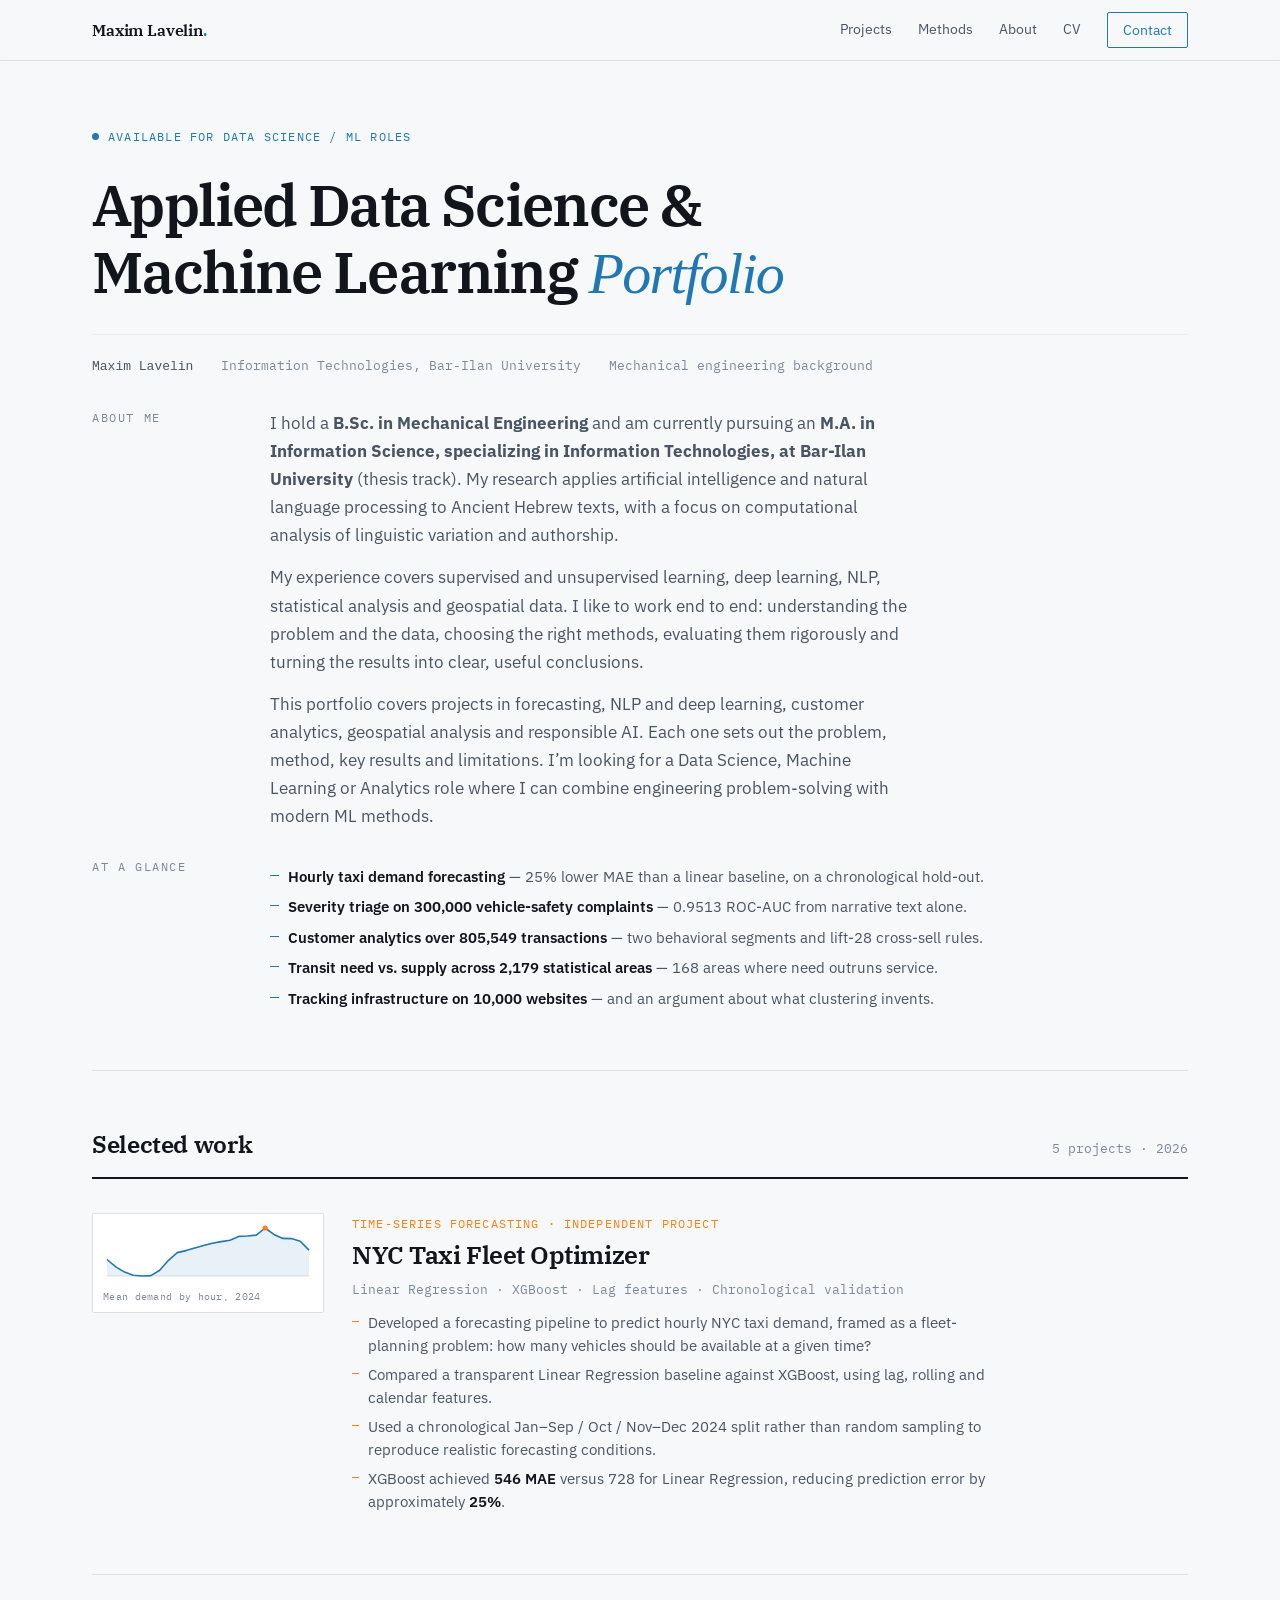
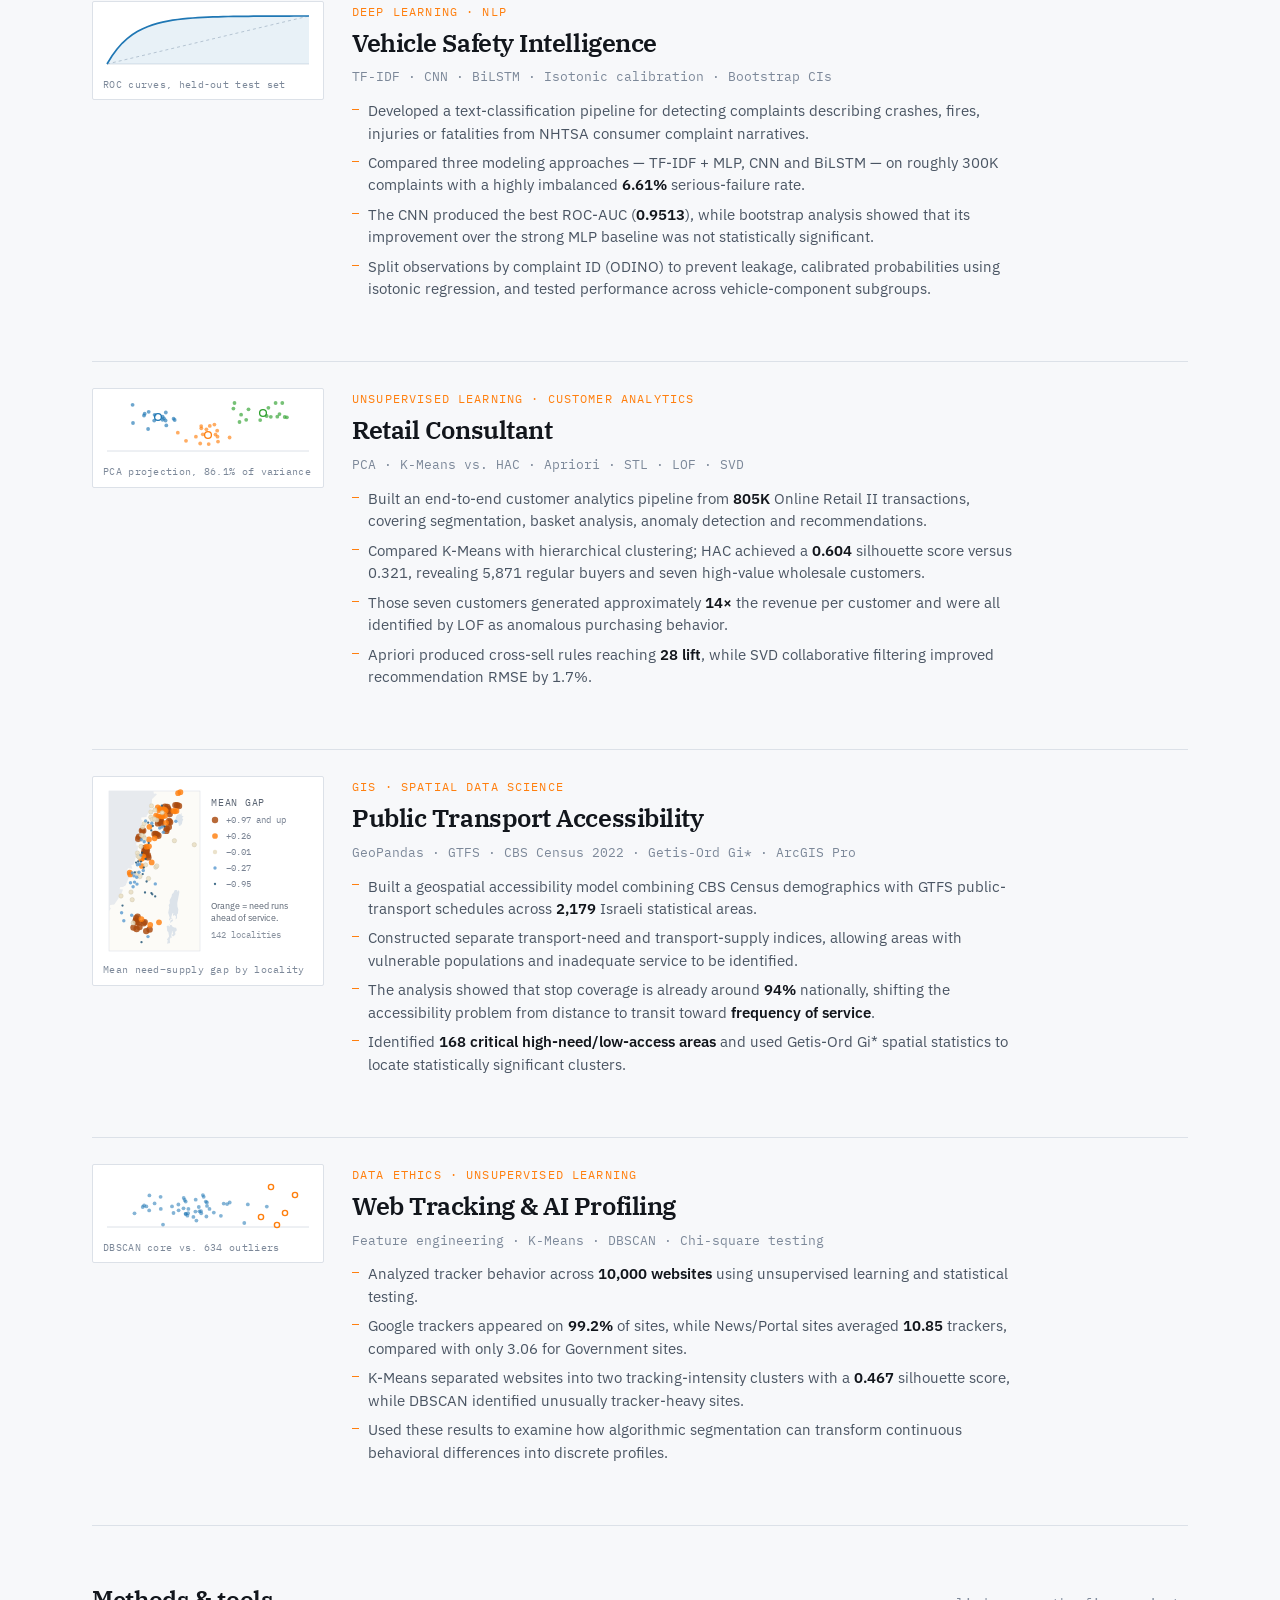
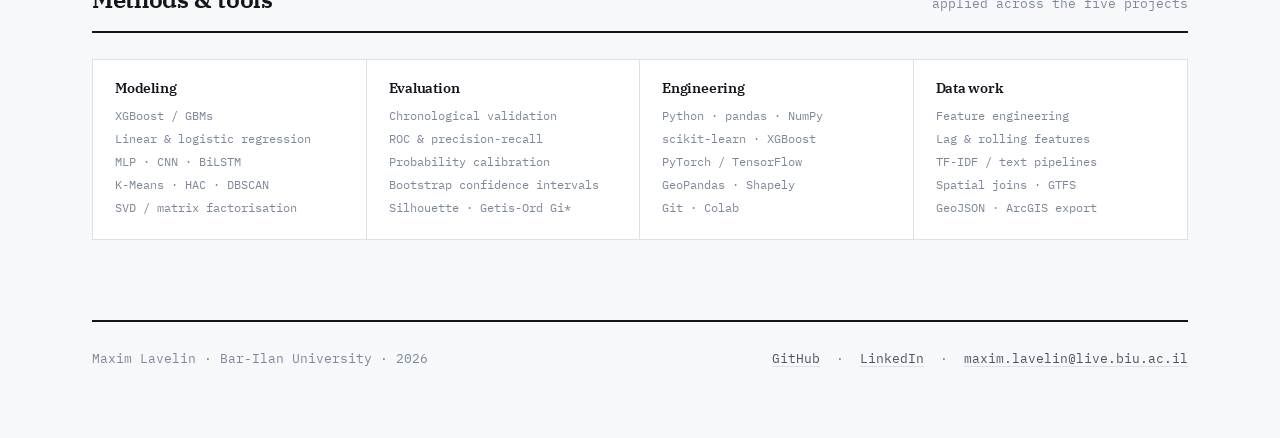
==== commit c685b514: "Merge Abstract and About into a single About Me section at the top Replace the hero Abstract with a " ====
--- a/index.html
+++ b/index.html
@@ -393,18 +393,22 @@
       <span>Mechanical engineering background</span>
     </div>
 
-    <div class="abstract">
-      <div class="label">Abstract</div>
+    <div class="abstract" id="about">
+      <div class="label">About Me</div>
       <div>
-        <p>I&rsquo;m a Data Science and Machine Learning student with a background in Mechanical
-        Engineering, focused on applying statistical and machine learning methods to real-world
-        problems.</p>
-        <p>This portfolio presents projects across forecasting, NLP and deep learning, customer
-        analytics, geospatial analysis, and responsible AI. Each project includes the problem,
-        methodology, key results, and limitations, with links to the full code and report.</p>
-        <p>My focus is not only on building models, but on understanding the data, selecting
-        appropriate methods, evaluating them rigorously, and translating the results into useful
-        conclusions.</p>
+        <p>I hold a <strong>B.Sc. in Mechanical Engineering</strong> and am currently pursuing an
+        <strong>M.A. in Information Science, specializing in Information Technologies, at Bar-Ilan
+        University</strong> (thesis track). My research applies artificial intelligence and natural
+        language processing to Ancient Hebrew texts, with a focus on computational analysis of
+        linguistic variation and authorship.</p>
+        <p>My experience covers supervised and unsupervised learning, deep learning, NLP, statistical
+        analysis and geospatial data. I like to work end to end: understanding the problem and the
+        data, choosing the right methods, evaluating them rigorously and turning the results into
+        clear, useful conclusions.</p>
+        <p>This portfolio covers projects in forecasting, NLP and deep learning, customer analytics,
+        geospatial analysis and responsible AI. Each one sets out the problem, method, key results and
+        limitations. I&rsquo;m looking for a Data Science, Machine Learning or Analytics role where I
+        can combine engineering problem-solving with modern ML methods.</p>
       </div>
     </div>
 
@@ -519,21 +523,6 @@
     </div>
   </section>
 
-  <section class="section" id="about">
-    <div class="section-head"><h2>About</h2></div>
-    <div class="about">
-      <div class="label">Author note</div>
-      <div>
-        <p>I am a <strong>Mechanical Engineer</strong> building my career in Data Science and
-        Machine Learning, with experience across supervised and unsupervised learning, deep learning,
-        statistical analysis, and geospatial data.</p>
-        <p>I enjoy working end to end: understanding the problem, preparing and exploring the data,
-        selecting and comparing models, validating results, and communicating the findings clearly.</p>
-        <p>I am looking for a Data Science, Machine Learning, or Analytics role where I can combine
-        analytical thinking, engineering problem-solving, and modern ML methods.</p>
-      </div>
-    </div>
-  </section>
 <footer>
     <span>Maxim Lavelin · Bar-Ilan University · 2026</span>
     <span><a href="https://github.com/maxim-lavelin">GitHub</a> &nbsp;·&nbsp; <a href="#">LinkedIn</a> &nbsp;·&nbsp; <a href="mailto:maxim.lavelin@live.biu.ac.il">maxim.lavelin@live.biu.ac.il</a></span>
